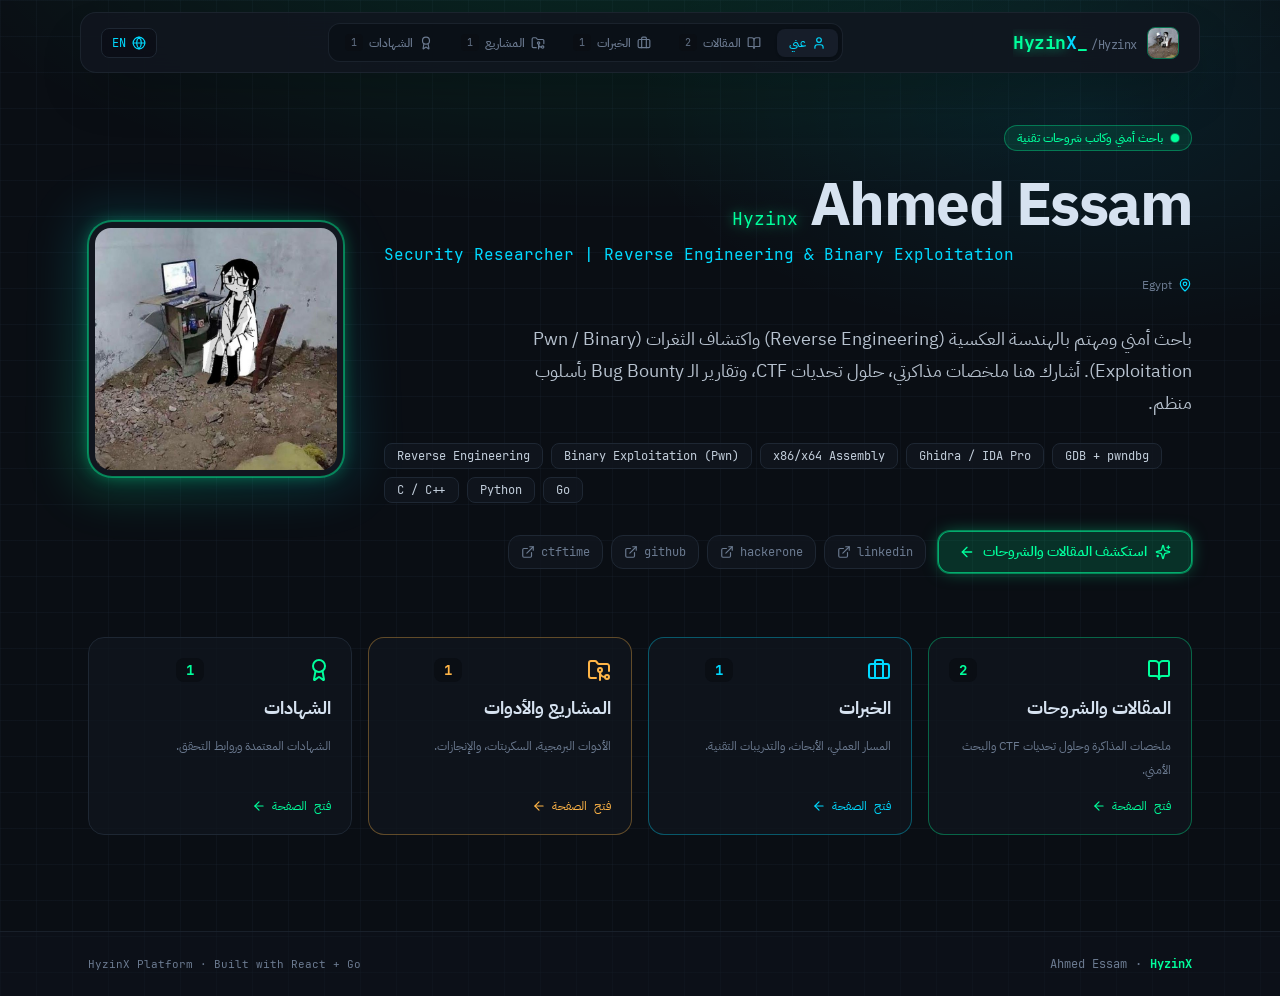
==== index.html @ abc895ca "Deploy HyzinX & HyTodo to GitHub Pages" ====
<!doctype html>
<html lang="ar" dir="rtl">
  <head>
    <meta charset="UTF-8" />
    <meta name="viewport" content="width=device-width, initial-scale=1.0" />
    <meta name="theme-color" content="#0a0e14" />
    <title>HyzinX — Writeups & Security Research</title>
    <script type="module" crossorigin src="/assets/index-m7_0pGsX.js"></script>
    <link rel="stylesheet" crossorigin href="/assets/index-AzXCZtNY.css">
  </head>
  <body>
    <div id="root"></div>
  </body>
</html>
---- assets/index-AzXCZtNY.css ----
/*! tailwindcss v4.3.5 | MIT License | https://tailwindcss.com */@layer properties{@supports (((-webkit-hyphens:none)) and (not (margin-trim:block))) or ((-moz-orient:inline) and (not (color:rgb(from red r g b)))){*,:before,:after,::backdrop{--tw-translate-x:0;--tw-translate-y:0;--tw-translate-z:0;--tw-space-y-reverse:0;--tw-border-style:solid;--tw-gradient-position:initial;--tw-gradient-from:#0000;--tw-gradient-via:#0000;--tw-gradient-to:#0000;--tw-gradient-stops:initial;--tw-gradient-via-stops:initial;--tw-gradient-from-position:0%;--tw-gradient-via-position:50%;--tw-gradient-to-position:100%;--tw-leading:initial;--tw-font-weight:initial;--tw-tracking:initial;--tw-shadow:0 0 #0000;--tw-shadow-color:initial;--tw-shadow-alpha:100%;--tw-inset-shadow:0 0 #0000;--tw-inset-shadow-color:initial;--tw-inset-shadow-alpha:100%;--tw-ring-color:initial;--tw-ring-shadow:0 0 #0000;--tw-inset-ring-color:initial;--tw-inset-ring-shadow:0 0 #0000;--tw-ring-inset:initial;--tw-ring-offset-width:0px;--tw-ring-offset-color:#fff;--tw-ring-offset-shadow:0 0 #0000;--tw-blur:initial;--tw-brightness:initial;--tw-contrast:initial;--tw-grayscale:initial;--tw-hue-rotate:initial;--tw-invert:initial;--tw-opacity:initial;--tw-saturate:initial;--tw-sepia:initial;--tw-drop-shadow:initial;--tw-drop-shadow-color:initial;--tw-drop-shadow-alpha:100%;--tw-drop-shadow-size:initial;--tw-backdrop-blur:initial;--tw-backdrop-brightness:initial;--tw-backdrop-contrast:initial;--tw-backdrop-grayscale:initial;--tw-backdrop-hue-rotate:initial;--tw-backdrop-invert:initial;--tw-backdrop-opacity:initial;--tw-backdrop-saturate:initial;--tw-backdrop-sepia:initial;--tw-duration:initial;--tw-scale-x:1;--tw-scale-y:1;--tw-scale-z:1}}}@layer theme{:root,:host{--font-sans:"IBM Plex Sans Arabic", "JetBrains Mono", system-ui, sans-serif;--font-mono:"JetBrains Mono", "IBM Plex Sans Arabic", ui-monospace, monospace;--color-black:#000;--spacing:.25rem;--container-sm:24rem;--container-xl:36rem;--container-2xl:42rem;--container-3xl:48rem;--container-4xl:56rem;--container-5xl:64rem;--container-6xl:72rem;--text-xs:.75rem;--text-xs--line-height:calc(1 / .75);--text-sm:.875rem;--text-sm--line-height:calc(1.25 / .875);--text-base:1rem;--text-base--line-height: 1.5 ;--text-lg:1.125rem;--text-lg--line-height:calc(1.75 / 1.125);--text-xl:1.25rem;--text-xl--line-height:calc(1.75 / 1.25);--text-2xl:1.5rem;--text-2xl--line-height:calc(2 / 1.5);--text-3xl:1.875rem;--text-3xl--line-height: 1.2 ;--text-4xl:2.25rem;--text-4xl--line-height:calc(2.5 / 2.25);--text-5xl:3rem;--text-5xl--line-height:1;--text-6xl:3.75rem;--text-6xl--line-height:1;--font-weight-normal:400;--font-weight-medium:500;--font-weight-semibold:600;--font-weight-bold:700;--tracking-tight:-.025em;--tracking-widest:.1em;--leading-snug:1.375;--radius-md:.375rem;--radius-lg:.5rem;--radius-xl:.75rem;--radius-2xl:1rem;--radius-3xl:1.5rem;--blur-sm:8px;--blur-md:12px;--blur-xl:24px;--blur-2xl:40px;--aspect-video:16 / 9;--default-transition-duration:.15s;--default-transition-timing-function:cubic-bezier(.4, 0, .2, 1);--default-font-family:var(--font-sans);--default-mono-font-family:var(--font-mono);--color-bg:#0a0e14;--color-surface:#11161f;--color-surface-2:#161d29;--color-line:#1e2733;--color-muted:#6b7a90;--color-text:#d6e2f0;--color-neon:#00ff9c;--color-cyan:#00d9ff;--color-danger:#ff3b5c;--color-warn:#ffb547}}@layer base{*,:after,:before,::backdrop{box-sizing:border-box;border:0 solid;margin:0;padding:0}::file-selector-button{box-sizing:border-box;border:0 solid;margin:0;padding:0}html,:host{-webkit-text-size-adjust:100%;-moz-tab-size:4;tab-size:4;line-height:1.5;font-family:var(--default-font-family,-apple-system, BlinkMacSystemFont, "Segoe UI", Roboto, "Helvetica Neue", "Noto Sans", Arial, sans-serif, "Apple Color Emoji", "Segoe UI Emoji", "Segoe UI Symbol", "Noto Color Emoji");font-feature-settings:var(--default-font-feature-settings,normal);font-variation-settings:var(--default-font-variation-settings,normal);-webkit-tap-highlight-color:transparent}hr{height:0;color:inherit;border-top-width:1px}abbr:where([title]){-webkit-text-decoration:underline dotted;text-decoration:underline dotted}h1,h2,h3,h4,h5,h6{font-size:inherit;font-weight:inherit}a{color:inherit;-webkit-text-decoration:inherit;text-decoration:inherit}b,strong{font-weight:bolder}code,kbd,samp,pre{font-family:var(--default-mono-font-family,ui-monospace, SFMono-Regular, Menlo, Monaco, Consolas, "Liberation Mono", "Courier New", monospace);font-feature-settings:var(--default-mono-font-feature-settings,normal);font-variation-settings:var(--default-mono-font-variation-settings,normal);font-size:1em}small{font-size:80%}sub,sup{vertical-align:baseline;font-size:75%;line-height:0;position:relative}sub{bottom:-.25em}sup{top:-.5em}table{text-indent:0;border-color:inherit;border-collapse:collapse}:-moz-focusring:where(:not(iframe)){outline:auto}progress{vertical-align:baseline}summary{display:list-item}ol,ul,menu{list-style:none}img,svg,video,canvas,audio,iframe,embed,object{vertical-align:middle;display:block}img,video{max-width:100%;height:auto}button,input,select,optgroup,textarea{font:inherit;font-feature-settings:inherit;font-variation-settings:inherit;letter-spacing:inherit;color:inherit;opacity:1;background-color:#0000;border-radius:0}::file-selector-button{font:inherit;font-feature-settings:inherit;font-variation-settings:inherit;letter-spacing:inherit;color:inherit;opacity:1;background-color:#0000;border-radius:0}:where(select:is([multiple],[size])) optgroup{font-weight:bolder}:where(select:is([multiple],[size])) optgroup option{padding-inline-start:20px}::file-selector-button{margin-inline-end:4px}::placeholder{opacity:1}@supports (not ((-webkit-appearance:-apple-pay-button))) or (contain-intrinsic-size:1px){::placeholder{color:currentColor}@supports (color:color-mix(in lab,red,red)){::placeholder{color:color-mix(in oklab,currentcolor 50%,transparent)}}}textarea{resize:vertical}::-webkit-search-decoration{-webkit-appearance:none}::-webkit-date-and-time-value{min-height:1lh;text-align:inherit}::-webkit-datetime-edit{display:inline-flex}::-webkit-datetime-edit-fields-wrapper{padding:0}::-webkit-datetime-edit{padding-block:0}::-webkit-datetime-edit-year-field{padding-block:0}::-webkit-datetime-edit-month-field{padding-block:0}::-webkit-datetime-edit-day-field{padding-block:0}::-webkit-datetime-edit-hour-field{padding-block:0}::-webkit-datetime-edit-minute-field{padding-block:0}::-webkit-datetime-edit-second-field{padding-block:0}::-webkit-datetime-edit-millisecond-field{padding-block:0}::-webkit-datetime-edit-meridiem-field{padding-block:0}::-webkit-calendar-picker-indicator{line-height:1}:-moz-ui-invalid{box-shadow:none}button,input:where([type=button],[type=reset],[type=submit]){-webkit-appearance:button;-moz-appearance:button;appearance:button}::file-selector-button{-webkit-appearance:button;-moz-appearance:button;appearance:button}::-webkit-inner-spin-button{height:auto}::-webkit-outer-spin-button{height:auto}[hidden]:where(:not([hidden=until-found])){display:none!important}html{scroll-behavior:smooth;overflow-x:clip}html,body,#root{min-height:100%}body{background-color:var(--color-bg);font-family:var(--font-sans);color:var(--color-text);-webkit-font-smoothing:antialiased;-moz-osx-font-smoothing:grayscale;background-image:radial-gradient(80% 45% at 50% -8%,#00ff9c1f,#0000 70%),radial-gradient(55% 40% at 85% 12%,#00d9ff14,#0000 65%),linear-gradient(#1e273342 1px,#0000 1px),linear-gradient(90deg,#1e273342 1px,#0000 1px);overflow-x:clip}@supports (color:color-mix(in lab,red,red)){body{background-image:radial-gradient(ellipse 80% 45% at 50% -8%,color-mix(in oklab,var(--color-neon) 12%,transparent),transparent 70%),radial-gradient(ellipse 55% 40% at 85% 12%,color-mix(in oklab,var(--color-cyan) 8%,transparent),transparent 65%),linear-gradient(color-mix(in oklab,var(--color-line) 26%,transparent) 1px,transparent 1px),linear-gradient(90deg,color-mix(in oklab,var(--color-line) 26%,transparent) 1px,transparent 1px)}}body{-webkit-tap-highlight-color:transparent;background-size:100% 100%,100% 100%,36px 36px,36px 36px;background-attachment:fixed,fixed,scroll,scroll}::selection{background:#00ff9c4d}@supports (color:color-mix(in lab,red,red)){::selection{background:color-mix(in oklab,var(--color-neon) 30%,transparent)}}::-webkit-scrollbar{width:6px;height:6px}::-webkit-scrollbar-thumb{background-color:var(--color-line);border-radius:2147483647px}}@layer components;@layer utilities{.pointer-events-none{pointer-events:none}.absolute{position:absolute}.fixed{position:fixed}.relative{position:relative}.sticky{position:sticky}.-inset-3{inset:calc(var(--spacing) * -3)}.inset-0{top:0;right:0;bottom:0;left:0}.inset-x-0{inset-inline:0}.-start-10{inset-inline-start:calc(var(--spacing) * -10)}.-start-\[21px\]{inset-inline-start:-21px}.start-3\.5{inset-inline-start:calc(var(--spacing) * 3.5)}.-end-10{inset-inline-end:calc(var(--spacing) * -10)}.end-0{inset-inline-end:calc(var(--spacing) * 0)}.end-2{inset-inline-end:calc(var(--spacing) * 2)}.end-3{inset-inline-end:calc(var(--spacing) * 3)}.-top-10{top:calc(var(--spacing) * -10)}.top-1\.5{top:calc(var(--spacing) * 1.5)}.top-1\/2{top:50%}.top-2{top:calc(var(--spacing) * 2)}.top-6{top:calc(var(--spacing) * 6)}.-bottom-10{bottom:calc(var(--spacing) * -10)}.bottom-0{bottom:0}.isolate{isolation:isolate}.z-40{z-index:40}.z-50{z-index:50}.order-first{order:-9999}.mx-0\.5{margin-inline:calc(var(--spacing) * .5)}.mx-auto{margin-inline:auto}.mt-0\.5{margin-top:calc(var(--spacing) * .5)}.mt-2{margin-top:calc(var(--spacing) * 2)}.mt-3{margin-top:calc(var(--spacing) * 3)}.mt-4{margin-top:calc(var(--spacing) * 4)}.mt-6{margin-top:calc(var(--spacing) * 6)}.mt-14{margin-top:calc(var(--spacing) * 14)}.mb-3{margin-bottom:calc(var(--spacing) * 3)}.mb-4{margin-bottom:calc(var(--spacing) * 4)}.mb-5{margin-bottom:calc(var(--spacing) * 5)}.line-clamp-2{-webkit-line-clamp:2;-webkit-box-orient:vertical;display:-webkit-box;overflow:hidden}.line-clamp-3{-webkit-line-clamp:3;-webkit-box-orient:vertical;display:-webkit-box;overflow:hidden}.block{display:block}.flex{display:flex}.grid{display:grid}.hidden{display:none}.inline-flex{display:inline-flex}.table{display:table}.aspect-video{aspect-ratio:var(--aspect-video)}.size-2{width:calc(var(--spacing) * 2);height:calc(var(--spacing) * 2)}.size-2\.5{width:calc(var(--spacing) * 2.5);height:calc(var(--spacing) * 2.5)}.size-3{width:calc(var(--spacing) * 3);height:calc(var(--spacing) * 3)}.size-3\.5{width:calc(var(--spacing) * 3.5);height:calc(var(--spacing) * 3.5)}.size-4{width:calc(var(--spacing) * 4);height:calc(var(--spacing) * 4)}.size-4\.5{width:calc(var(--spacing) * 4.5);height:calc(var(--spacing) * 4.5)}.size-5{width:calc(var(--spacing) * 5);height:calc(var(--spacing) * 5)}.size-6{width:calc(var(--spacing) * 6);height:calc(var(--spacing) * 6)}.size-8{width:calc(var(--spacing) * 8);height:calc(var(--spacing) * 8)}.size-9{width:calc(var(--spacing) * 9);height:calc(var(--spacing) * 9)}.size-36{width:calc(var(--spacing) * 36);height:calc(var(--spacing) * 36)}.size-full{width:100%;height:100%}.h-44{height:calc(var(--spacing) * 44)}.h-48{height:calc(var(--spacing) * 48)}.h-56{height:calc(var(--spacing) * 56)}.h-full{height:100%}.max-h-60{max-height:calc(var(--spacing) * 60)}.max-h-\[82vh\]{max-height:82vh}.max-h-\[90vh\]{max-height:90vh}.min-h-screen{min-height:100vh}.w-8{width:calc(var(--spacing) * 8)}.w-full{width:100%}.max-w-2xl{max-width:var(--container-2xl)}.max-w-3xl{max-width:var(--container-3xl)}.max-w-4xl{max-width:var(--container-4xl)}.max-w-5xl{max-width:var(--container-5xl)}.max-w-6xl{max-width:var(--container-6xl)}.max-w-full{max-width:100%}.min-w-0{min-width:0}.flex-1{flex:1}.shrink-0{flex-shrink:0}.border-collapse{border-collapse:collapse}.-translate-y-1\/2{--tw-translate-y: -50% ;translate:var(--tw-translate-x) var(--tw-translate-y)}.cursor-blink{animation:1.1s step-end infinite blink}.cursor-zoom-in{cursor:zoom-in}.list-disc{list-style-type:disc}.grid-cols-2{grid-template-columns:repeat(2,minmax(0,1fr))}.grid-cols-5{grid-template-columns:repeat(5,minmax(0,1fr))}.flex-col{flex-direction:column}.flex-wrap{flex-wrap:wrap}.items-baseline{align-items:baseline}.items-center{align-items:center}.items-end{align-items:flex-end}.items-start{align-items:flex-start}.justify-between{justify-content:space-between}.justify-center{justify-content:center}.gap-1{gap:var(--spacing)}.gap-1\.5{gap:calc(var(--spacing) * 1.5)}.gap-2{gap:calc(var(--spacing) * 2)}.gap-2\.5{gap:calc(var(--spacing) * 2.5)}.gap-3{gap:calc(var(--spacing) * 3)}.gap-4{gap:calc(var(--spacing) * 4)}.gap-5{gap:calc(var(--spacing) * 5)}.gap-6{gap:calc(var(--spacing) * 6)}.gap-7{gap:calc(var(--spacing) * 7)}:where(.space-y-1>:not(:last-child)){--tw-space-y-reverse:0;margin-block-start:calc(var(--spacing) * var(--tw-space-y-reverse));margin-block-end:calc(var(--spacing) * calc(1 - var(--tw-space-y-reverse)))}:where(.space-y-1\.5>:not(:last-child)){--tw-space-y-reverse:0;margin-block-start:calc(calc(var(--spacing) * 1.5) * var(--tw-space-y-reverse));margin-block-end:calc(calc(var(--spacing) * 1.5) * calc(1 - var(--tw-space-y-reverse)))}:where(.space-y-2>:not(:last-child)){--tw-space-y-reverse:0;margin-block-start:calc(calc(var(--spacing) * 2) * var(--tw-space-y-reverse));margin-block-end:calc(calc(var(--spacing) * 2) * calc(1 - var(--tw-space-y-reverse)))}:where(.space-y-2\.5>:not(:last-child)){--tw-space-y-reverse:0;margin-block-start:calc(calc(var(--spacing) * 2.5) * var(--tw-space-y-reverse));margin-block-end:calc(calc(var(--spacing) * 2.5) * calc(1 - var(--tw-space-y-reverse)))}:where(.space-y-3>:not(:last-child)){--tw-space-y-reverse:0;margin-block-start:calc(calc(var(--spacing) * 3) * var(--tw-space-y-reverse));margin-block-end:calc(calc(var(--spacing) * 3) * calc(1 - var(--tw-space-y-reverse)))}:where(.space-y-3\.5>:not(:last-child)){--tw-space-y-reverse:0;margin-block-start:calc(calc(var(--spacing) * 3.5) * var(--tw-space-y-reverse));margin-block-end:calc(calc(var(--spacing) * 3.5) * calc(1 - var(--tw-space-y-reverse)))}:where(.space-y-4>:not(:last-child)){--tw-space-y-reverse:0;margin-block-start:calc(calc(var(--spacing) * 4) * var(--tw-space-y-reverse));margin-block-end:calc(calc(var(--spacing) * 4) * calc(1 - var(--tw-space-y-reverse)))}:where(.space-y-5>:not(:last-child)){--tw-space-y-reverse:0;margin-block-start:calc(calc(var(--spacing) * 5) * var(--tw-space-y-reverse));margin-block-end:calc(calc(var(--spacing) * 5) * calc(1 - var(--tw-space-y-reverse)))}:where(.space-y-6>:not(:last-child)){--tw-space-y-reverse:0;margin-block-start:calc(calc(var(--spacing) * 6) * var(--tw-space-y-reverse));margin-block-end:calc(calc(var(--spacing) * 6) * calc(1 - var(--tw-space-y-reverse)))}:where(.space-y-12>:not(:last-child)){--tw-space-y-reverse:0;margin-block-start:calc(calc(var(--spacing) * 12) * var(--tw-space-y-reverse));margin-block-end:calc(calc(var(--spacing) * 12) * calc(1 - var(--tw-space-y-reverse)))}.truncate{text-overflow:ellipsis;white-space:nowrap;overflow:hidden}.overflow-hidden{overflow:hidden}.overflow-x-auto{overflow-x:auto}.rounded{border-radius:.25rem}.rounded-2xl{border-radius:var(--radius-2xl)}.rounded-3xl{border-radius:var(--radius-3xl)}.rounded-\[2rem\]{border-radius:2rem}.rounded-full{border-radius:2147483647px}.rounded-lg{border-radius:var(--radius-lg)}.rounded-md{border-radius:var(--radius-md)}.rounded-xl{border-radius:var(--radius-xl)}.border{border-style:var(--tw-border-style);border-width:1px}.border-y{border-block-style:var(--tw-border-style);border-block-width:1px}.border-s{border-inline-start-style:var(--tw-border-style);border-inline-start-width:1px}.border-s-2{border-inline-start-style:var(--tw-border-style);border-inline-start-width:2px}.border-t{border-top-style:var(--tw-border-style);border-top-width:1px}.border-b{border-bottom-style:var(--tw-border-style);border-bottom-width:1px}.border-dashed{--tw-border-style:dashed;border-style:dashed}.border-cyan{border-color:var(--color-cyan)}.border-cyan\/30{border-color:#00d9ff4d}@supports (color:color-mix(in lab,red,red)){.border-cyan\/30{border-color:color-mix(in oklab,var(--color-cyan) 30%,transparent)}}.border-cyan\/35{border-color:#00d9ff59}@supports (color:color-mix(in lab,red,red)){.border-cyan\/35{border-color:color-mix(in oklab,var(--color-cyan) 35%,transparent)}}.border-cyan\/40{border-color:#00d9ff66}@supports (color:color-mix(in lab,red,red)){.border-cyan\/40{border-color:color-mix(in oklab,var(--color-cyan) 40%,transparent)}}.border-cyan\/50{border-color:#00d9ff80}@supports (color:color-mix(in lab,red,red)){.border-cyan\/50{border-color:color-mix(in oklab,var(--color-cyan) 50%,transparent)}}.border-danger\/50{border-color:#ff3b5c80}@supports (color:color-mix(in lab,red,red)){.border-danger\/50{border-color:color-mix(in oklab,var(--color-danger) 50%,transparent)}}.border-line{border-color:var(--color-line)}.border-line\/60{border-color:#1e273399}@supports (color:color-mix(in lab,red,red)){.border-line\/60{border-color:color-mix(in oklab,var(--color-line) 60%,transparent)}}.border-line\/70{border-color:#1e2733b3}@supports (color:color-mix(in lab,red,red)){.border-line\/70{border-color:color-mix(in oklab,var(--color-line) 70%,transparent)}}.border-line\/80{border-color:#1e2733cc}@supports (color:color-mix(in lab,red,red)){.border-line\/80{border-color:color-mix(in oklab,var(--color-line) 80%,transparent)}}.border-neon{border-color:var(--color-neon)}.border-neon\/35{border-color:#00ff9c59}@supports (color:color-mix(in lab,red,red)){.border-neon\/35{border-color:color-mix(in oklab,var(--color-neon) 35%,transparent)}}.border-neon\/40{border-color:#00ff9c66}@supports (color:color-mix(in lab,red,red)){.border-neon\/40{border-color:color-mix(in oklab,var(--color-neon) 40%,transparent)}}.border-neon\/45{border-color:#00ff9c73}@supports (color:color-mix(in lab,red,red)){.border-neon\/45{border-color:color-mix(in oklab,var(--color-neon) 45%,transparent)}}.border-neon\/50{border-color:#00ff9c80}@supports (color:color-mix(in lab,red,red)){.border-neon\/50{border-color:color-mix(in oklab,var(--color-neon) 50%,transparent)}}.border-neon\/60{border-color:#00ff9c99}@supports (color:color-mix(in lab,red,red)){.border-neon\/60{border-color:color-mix(in oklab,var(--color-neon) 60%,transparent)}}.border-warn\/35{border-color:#ffb54759}@supports (color:color-mix(in lab,red,red)){.border-warn\/35{border-color:color-mix(in oklab,var(--color-warn) 35%,transparent)}}.border-warn\/50{border-color:#ffb54780}@supports (color:color-mix(in lab,red,red)){.border-warn\/50{border-color:color-mix(in oklab,var(--color-warn) 50%,transparent)}}.bg-bg{background-color:var(--color-bg)}.bg-bg\/65{background-color:#0a0e14a6}@supports (color:color-mix(in lab,red,red)){.bg-bg\/65{background-color:color-mix(in oklab,var(--color-bg) 65%,transparent)}}.bg-bg\/70{background-color:#0a0e14b3}@supports (color:color-mix(in lab,red,red)){.bg-bg\/70{background-color:color-mix(in oklab,var(--color-bg) 70%,transparent)}}.bg-bg\/90{background-color:#0a0e14e6}@supports (color:color-mix(in lab,red,red)){.bg-bg\/90{background-color:color-mix(in oklab,var(--color-bg) 90%,transparent)}}.bg-black{background-color:var(--color-black)}.bg-black\/85{background-color:#000000d9}@supports (color:color-mix(in lab,red,red)){.bg-black\/85{background-color:color-mix(in oklab,var(--color-black) 85%,transparent)}}.bg-cyan\/10{background-color:#00d9ff1a}@supports (color:color-mix(in lab,red,red)){.bg-cyan\/10{background-color:color-mix(in oklab,var(--color-cyan) 10%,transparent)}}.bg-cyan\/15{background-color:#00d9ff26}@supports (color:color-mix(in lab,red,red)){.bg-cyan\/15{background-color:color-mix(in oklab,var(--color-cyan) 15%,transparent)}}.bg-danger\/10{background-color:#ff3b5c1a}@supports (color:color-mix(in lab,red,red)){.bg-danger\/10{background-color:color-mix(in oklab,var(--color-danger) 10%,transparent)}}.bg-neon{background-color:var(--color-neon)}.bg-neon\/10{background-color:#00ff9c1a}@supports (color:color-mix(in lab,red,red)){.bg-neon\/10{background-color:color-mix(in oklab,var(--color-neon) 10%,transparent)}}.bg-neon\/15{background-color:#00ff9c26}@supports (color:color-mix(in lab,red,red)){.bg-neon\/15{background-color:color-mix(in oklab,var(--color-neon) 15%,transparent)}}.bg-surface{background-color:var(--color-surface)}.bg-surface-2{background-color:var(--color-surface-2)}.bg-surface\/35{background-color:#11161f59}@supports (color:color-mix(in lab,red,red)){.bg-surface\/35{background-color:color-mix(in oklab,var(--color-surface) 35%,transparent)}}.bg-surface\/40{background-color:#11161f66}@supports (color:color-mix(in lab,red,red)){.bg-surface\/40{background-color:color-mix(in oklab,var(--color-surface) 40%,transparent)}}.bg-surface\/45{background-color:#11161f73}@supports (color:color-mix(in lab,red,red)){.bg-surface\/45{background-color:color-mix(in oklab,var(--color-surface) 45%,transparent)}}.bg-surface\/60{background-color:#11161f99}@supports (color:color-mix(in lab,red,red)){.bg-surface\/60{background-color:color-mix(in oklab,var(--color-surface) 60%,transparent)}}.bg-surface\/70{background-color:#11161fb3}@supports (color:color-mix(in lab,red,red)){.bg-surface\/70{background-color:color-mix(in oklab,var(--color-surface) 70%,transparent)}}.bg-surface\/75{background-color:#11161fbf}@supports (color:color-mix(in lab,red,red)){.bg-surface\/75{background-color:color-mix(in oklab,var(--color-surface) 75%,transparent)}}.bg-surface\/80{background-color:#11161fcc}@supports (color:color-mix(in lab,red,red)){.bg-surface\/80{background-color:color-mix(in oklab,var(--color-surface) 80%,transparent)}}.bg-surface\/85{background-color:#11161fd9}@supports (color:color-mix(in lab,red,red)){.bg-surface\/85{background-color:color-mix(in oklab,var(--color-surface) 85%,transparent)}}.bg-surface\/95{background-color:#11161ff2}@supports (color:color-mix(in lab,red,red)){.bg-surface\/95{background-color:color-mix(in oklab,var(--color-surface) 95%,transparent)}}.bg-warn\/10{background-color:#ffb5471a}@supports (color:color-mix(in lab,red,red)){.bg-warn\/10{background-color:color-mix(in oklab,var(--color-warn) 10%,transparent)}}.bg-gradient-to-br{--tw-gradient-position:to bottom right in oklab;background-image:linear-gradient(var(--tw-gradient-stops))}.bg-gradient-to-tr{--tw-gradient-position:to top right in oklab;background-image:linear-gradient(var(--tw-gradient-stops))}.from-neon\/25{--tw-gradient-from:#00ff9c40}@supports (color:color-mix(in lab,red,red)){.from-neon\/25{--tw-gradient-from:color-mix(in oklab, var(--color-neon) 25%, transparent)}}.from-neon\/25{--tw-gradient-stops:var(--tw-gradient-via-stops,var(--tw-gradient-position), var(--tw-gradient-from) var(--tw-gradient-from-position), var(--tw-gradient-to) var(--tw-gradient-to-position))}.from-surface-2{--tw-gradient-from:var(--color-surface-2);--tw-gradient-stops:var(--tw-gradient-via-stops,var(--tw-gradient-position), var(--tw-gradient-from) var(--tw-gradient-from-position), var(--tw-gradient-to) var(--tw-gradient-to-position))}.via-bg{--tw-gradient-via:var(--color-bg);--tw-gradient-via-stops:var(--tw-gradient-position), var(--tw-gradient-from) var(--tw-gradient-from-position), var(--tw-gradient-via) var(--tw-gradient-via-position), var(--tw-gradient-to) var(--tw-gradient-to-position);--tw-gradient-stops:var(--tw-gradient-via-stops)}.via-cyan\/15{--tw-gradient-via:#00d9ff26}@supports (color:color-mix(in lab,red,red)){.via-cyan\/15{--tw-gradient-via:color-mix(in oklab, var(--color-cyan) 15%, transparent)}}.via-cyan\/15{--tw-gradient-via-stops:var(--tw-gradient-position), var(--tw-gradient-from) var(--tw-gradient-from-position), var(--tw-gradient-via) var(--tw-gradient-via-position), var(--tw-gradient-to) var(--tw-gradient-to-position);--tw-gradient-stops:var(--tw-gradient-via-stops)}.to-surface{--tw-gradient-to:var(--color-surface);--tw-gradient-stops:var(--tw-gradient-via-stops,var(--tw-gradient-position), var(--tw-gradient-from) var(--tw-gradient-from-position), var(--tw-gradient-to) var(--tw-gradient-to-position))}.to-transparent{--tw-gradient-to:transparent;--tw-gradient-stops:var(--tw-gradient-via-stops,var(--tw-gradient-position), var(--tw-gradient-from) var(--tw-gradient-from-position), var(--tw-gradient-to) var(--tw-gradient-to-position))}.object-contain{object-fit:contain}.object-cover{object-fit:cover}.p-1{padding:var(--spacing)}.p-1\.5{padding:calc(var(--spacing) * 1.5)}.p-2{padding:calc(var(--spacing) * 2)}.p-3{padding:calc(var(--spacing) * 3)}.p-3\.5{padding:calc(var(--spacing) * 3.5)}.p-4{padding:calc(var(--spacing) * 4)}.p-5{padding:calc(var(--spacing) * 5)}.p-6{padding:calc(var(--spacing) * 6)}.px-1{padding-inline:var(--spacing)}.px-1\.5{padding-inline:calc(var(--spacing) * 1.5)}.px-2{padding-inline:calc(var(--spacing) * 2)}.px-2\.5{padding-inline:calc(var(--spacing) * 2.5)}.px-3{padding-inline:calc(var(--spacing) * 3)}.px-3\.5{padding-inline:calc(var(--spacing) * 3.5)}.px-4{padding-inline:calc(var(--spacing) * 4)}.px-5{padding-inline:calc(var(--spacing) * 5)}.py-0\.5{padding-block:calc(var(--spacing) * .5)}.py-1{padding-block:var(--spacing)}.py-1\.5{padding-block:calc(var(--spacing) * 1.5)}.py-2{padding-block:calc(var(--spacing) * 2)}.py-2\.5{padding-block:calc(var(--spacing) * 2.5)}.py-3\.5{padding-block:calc(var(--spacing) * 3.5)}.py-16{padding-block:calc(var(--spacing) * 16)}.ps-4{padding-inline-start:calc(var(--spacing) * 4)}.ps-6{padding-inline-start:calc(var(--spacing) * 6)}.ps-10{padding-inline-start:calc(var(--spacing) * 10)}.pe-3{padding-inline-end:calc(var(--spacing) * 3)}.pe-10{padding-inline-end:calc(var(--spacing) * 10)}.pt-1{padding-top:var(--spacing)}.pt-2{padding-top:calc(var(--spacing) * 2)}.pt-3{padding-top:calc(var(--spacing) * 3)}.pt-4{padding-top:calc(var(--spacing) * 4)}.pt-5{padding-top:calc(var(--spacing) * 5)}.pt-6{padding-top:calc(var(--spacing) * 6)}.pt-8{padding-top:calc(var(--spacing) * 8)}.pb-1{padding-bottom:var(--spacing)}.pb-1\.5{padding-bottom:calc(var(--spacing) * 1.5)}.pb-5{padding-bottom:calc(var(--spacing) * 5)}.pb-24{padding-bottom:calc(var(--spacing) * 24)}.pb-\[env\(safe-area-inset-bottom\)\]{padding-bottom:env(safe-area-inset-bottom)}.text-center{text-align:center}.text-end{text-align:end}.text-start{text-align:start}.font-mono{font-family:var(--font-mono)}.text-2xl{font-size:var(--text-2xl);line-height:var(--tw-leading,var(--text-2xl--line-height))}.text-3xl{font-size:var(--text-3xl);line-height:var(--tw-leading,var(--text-3xl--line-height))}.text-base{font-size:var(--text-base);line-height:var(--tw-leading,var(--text-base--line-height))}.text-lg{font-size:var(--text-lg);line-height:var(--tw-leading,var(--text-lg--line-height))}.text-sm{font-size:var(--text-sm);line-height:var(--tw-leading,var(--text-sm--line-height))}.text-xl{font-size:var(--text-xl);line-height:var(--tw-leading,var(--text-xl--line-height))}.text-xs{font-size:var(--text-xs);line-height:var(--tw-leading,var(--text-xs--line-height))}.text-\[0\.85em\]{font-size:.85em}.text-\[9px\]{font-size:9px}.text-\[10px\]{font-size:10px}.text-\[11px\]{font-size:11px}.leading-6{--tw-leading:calc(var(--spacing) * 6);line-height:calc(var(--spacing) * 6)}.leading-7{--tw-leading:calc(var(--spacing) * 7);line-height:calc(var(--spacing) * 7)}.leading-8{--tw-leading:calc(var(--spacing) * 8);line-height:calc(var(--spacing) * 8)}.leading-9{--tw-leading:calc(var(--spacing) * 9);line-height:calc(var(--spacing) * 9)}.leading-snug{--tw-leading:var(--leading-snug);line-height:var(--leading-snug)}.font-bold{--tw-font-weight:var(--font-weight-bold);font-weight:var(--font-weight-bold)}.font-medium{--tw-font-weight:var(--font-weight-medium);font-weight:var(--font-weight-medium)}.font-normal{--tw-font-weight:var(--font-weight-normal);font-weight:var(--font-weight-normal)}.font-semibold{--tw-font-weight:var(--font-weight-semibold);font-weight:var(--font-weight-semibold)}.tracking-tight{--tw-tracking:var(--tracking-tight);letter-spacing:var(--tracking-tight)}.tracking-widest{--tw-tracking:var(--tracking-widest);letter-spacing:var(--tracking-widest)}.break-words{overflow-wrap:break-word}.whitespace-pre{white-space:pre}.whitespace-pre-wrap{white-space:pre-wrap}.text-\[\#89ddff\]{color:#89ddff}.text-\[\#c792ea\]{color:#c792ea}.text-\[\#ff6b8b\]{color:#ff6b8b}.text-cyan{color:var(--color-cyan)}.text-danger{color:var(--color-danger)}.text-muted{color:var(--color-muted)}.text-muted\/50{color:#6b7a9080}@supports (color:color-mix(in lab,red,red)){.text-muted\/50{color:color-mix(in oklab,var(--color-muted) 50%,transparent)}}.text-neon{color:var(--color-neon)}.text-neon\/70{color:#00ff9cb3}@supports (color:color-mix(in lab,red,red)){.text-neon\/70{color:color-mix(in oklab,var(--color-neon) 70%,transparent)}}.text-text{color:var(--color-text)}.text-text\/85{color:#d6e2f0d9}@supports (color:color-mix(in lab,red,red)){.text-text\/85{color:color-mix(in oklab,var(--color-text) 85%,transparent)}}.text-text\/90{color:#d6e2f0e6}@supports (color:color-mix(in lab,red,red)){.text-text\/90{color:color-mix(in oklab,var(--color-text) 90%,transparent)}}.text-warn{color:var(--color-warn)}.uppercase{text-transform:uppercase}.italic{font-style:italic}.opacity-75{opacity:.75}.opacity-85{opacity:.85}.shadow-2xl{--tw-shadow:0 25px 50px -12px var(--tw-shadow-color,#00000040);box-shadow:var(--tw-inset-shadow),var(--tw-inset-ring-shadow),var(--tw-ring-offset-shadow),var(--tw-ring-shadow),var(--tw-shadow)}.shadow-lg{--tw-shadow:0 10px 15px -3px var(--tw-shadow-color,#0000001a), 0 4px 6px -4px var(--tw-shadow-color,#0000001a);box-shadow:var(--tw-inset-shadow),var(--tw-inset-ring-shadow),var(--tw-ring-offset-shadow),var(--tw-ring-shadow),var(--tw-shadow)}.shadow-neon{--tw-shadow:0 0 0 1px var(--tw-shadow-color,#00ff9c66), 0 0 18px -4px var(--tw-shadow-color,#00ff9c8c)}@supports (color:color-mix(in lab,red,red)){.shadow-neon{--tw-shadow:0 0 0 1px var(--tw-shadow-color,color-mix(in oklab, var(--color-neon) 40%, transparent)), 0 0 18px -4px var(--tw-shadow-color,color-mix(in oklab, var(--color-neon) 55%, transparent))}}.shadow-neon{box-shadow:var(--tw-inset-shadow),var(--tw-inset-ring-shadow),var(--tw-ring-offset-shadow),var(--tw-ring-shadow),var(--tw-shadow)}.shadow-sm{--tw-shadow:0 1px 3px 0 var(--tw-shadow-color,#0000001a), 0 1px 2px -1px var(--tw-shadow-color,#0000001a);box-shadow:var(--tw-inset-shadow),var(--tw-inset-ring-shadow),var(--tw-ring-offset-shadow),var(--tw-ring-shadow),var(--tw-shadow)}.shadow-xl{--tw-shadow:0 20px 25px -5px var(--tw-shadow-color,#0000001a), 0 8px 10px -6px var(--tw-shadow-color,#0000001a);box-shadow:var(--tw-inset-shadow),var(--tw-inset-ring-shadow),var(--tw-ring-offset-shadow),var(--tw-ring-shadow),var(--tw-shadow)}.blur-2xl{--tw-blur:blur(var(--blur-2xl));filter:var(--tw-blur, ) var(--tw-brightness, ) var(--tw-contrast, ) var(--tw-grayscale, ) var(--tw-hue-rotate, ) var(--tw-invert, ) var(--tw-saturate, ) var(--tw-sepia, ) var(--tw-drop-shadow, )}.blur-xl{--tw-blur:blur(var(--blur-xl));filter:var(--tw-blur, ) var(--tw-brightness, ) var(--tw-contrast, ) var(--tw-grayscale, ) var(--tw-hue-rotate, ) var(--tw-invert, ) var(--tw-saturate, ) var(--tw-sepia, ) var(--tw-drop-shadow, )}.backdrop-blur-md{--tw-backdrop-blur:blur(var(--blur-md));-webkit-backdrop-filter:var(--tw-backdrop-blur, ) var(--tw-backdrop-brightness, ) var(--tw-backdrop-contrast, ) var(--tw-backdrop-grayscale, ) var(--tw-backdrop-hue-rotate, ) var(--tw-backdrop-invert, ) var(--tw-backdrop-opacity, ) var(--tw-backdrop-saturate, ) var(--tw-backdrop-sepia, );backdrop-filter:var(--tw-backdrop-blur, ) var(--tw-backdrop-brightness, ) var(--tw-backdrop-contrast, ) var(--tw-backdrop-grayscale, ) var(--tw-backdrop-hue-rotate, ) var(--tw-backdrop-invert, ) var(--tw-backdrop-opacity, ) var(--tw-backdrop-saturate, ) var(--tw-backdrop-sepia, )}.backdrop-blur-sm{--tw-backdrop-blur:blur(var(--blur-sm));-webkit-backdrop-filter:var(--tw-backdrop-blur, ) var(--tw-backdrop-brightness, ) var(--tw-backdrop-contrast, ) var(--tw-backdrop-grayscale, ) var(--tw-backdrop-hue-rotate, ) var(--tw-backdrop-invert, ) var(--tw-backdrop-opacity, ) var(--tw-backdrop-saturate, ) var(--tw-backdrop-sepia, );backdrop-filter:var(--tw-backdrop-blur, ) var(--tw-backdrop-brightness, ) var(--tw-backdrop-contrast, ) var(--tw-backdrop-grayscale, ) var(--tw-backdrop-hue-rotate, ) var(--tw-backdrop-invert, ) var(--tw-backdrop-opacity, ) var(--tw-backdrop-saturate, ) var(--tw-backdrop-sepia, )}.backdrop-blur-xl{--tw-backdrop-blur:blur(var(--blur-xl));-webkit-backdrop-filter:var(--tw-backdrop-blur, ) var(--tw-backdrop-brightness, ) var(--tw-backdrop-contrast, ) var(--tw-backdrop-grayscale, ) var(--tw-backdrop-hue-rotate, ) var(--tw-backdrop-invert, ) var(--tw-backdrop-opacity, ) var(--tw-backdrop-saturate, ) var(--tw-backdrop-sepia, );backdrop-filter:var(--tw-backdrop-blur, ) var(--tw-backdrop-brightness, ) var(--tw-backdrop-contrast, ) var(--tw-backdrop-grayscale, ) var(--tw-backdrop-hue-rotate, ) var(--tw-backdrop-invert, ) var(--tw-backdrop-opacity, ) var(--tw-backdrop-saturate, ) var(--tw-backdrop-sepia, )}.transition{transition-property:color,background-color,border-color,outline-color,text-decoration-color,fill,stroke,--tw-gradient-from,--tw-gradient-via,--tw-gradient-to,opacity,box-shadow,transform,translate,scale,rotate,filter,-webkit-backdrop-filter,backdrop-filter,display,content-visibility,overlay,pointer-events;transition-timing-function:var(--tw-ease,var(--default-transition-timing-function));transition-duration:var(--tw-duration,var(--default-transition-duration))}.duration-300{--tw-duration:.3s;transition-duration:.3s}.duration-500{--tw-duration:.5s;transition-duration:.5s}.select-none{-webkit-user-select:none;user-select:none}.glow-text{text-shadow:0 0 12px}@supports (color:color-mix(in lab,red,red)){.glow-text{text-shadow:0 0 12px color-mix(in oklab,currentColor 60%,transparent)}}@media(hover:hover){:is(:where(.group):hover .group-hover\:translate-x-0\.5){--tw-translate-x:calc(var(--spacing) * .5);translate:var(--tw-translate-x) var(--tw-translate-y)}:is(:where(.group):hover .group-hover\:scale-105){--tw-scale-x:105%;--tw-scale-y:105%;--tw-scale-z:105%;scale:var(--tw-scale-x) var(--tw-scale-y)}:is(:where(.group):hover .group-hover\:gap-2\.5){gap:calc(var(--spacing) * 2.5)}:is(:where(.group):hover .group-hover\:text-neon){color:var(--color-neon)}}.placeholder\:text-muted\/60::placeholder{color:#6b7a9099}@supports (color:color-mix(in lab,red,red)){.placeholder\:text-muted\/60::placeholder{color:color-mix(in oklab,var(--color-muted) 60%,transparent)}}@media(hover:hover){.hover\:-translate-y-0\.5:hover{--tw-translate-y:calc(var(--spacing) * -.5);translate:var(--tw-translate-x) var(--tw-translate-y)}.hover\:border-cyan:hover{border-color:var(--color-cyan)}.hover\:border-cyan\/50:hover{border-color:#00d9ff80}@supports (color:color-mix(in lab,red,red)){.hover\:border-cyan\/50:hover{border-color:color-mix(in oklab,var(--color-cyan) 50%,transparent)}}.hover\:border-cyan\/55:hover{border-color:#00d9ff8c}@supports (color:color-mix(in lab,red,red)){.hover\:border-cyan\/55:hover{border-color:color-mix(in oklab,var(--color-cyan) 55%,transparent)}}.hover\:border-cyan\/60:hover{border-color:#00d9ff99}@supports (color:color-mix(in lab,red,red)){.hover\:border-cyan\/60:hover{border-color:color-mix(in oklab,var(--color-cyan) 60%,transparent)}}.hover\:border-neon:hover{border-color:var(--color-neon)}.hover\:border-neon\/45:hover{border-color:#00ff9c73}@supports (color:color-mix(in lab,red,red)){.hover\:border-neon\/45:hover{border-color:color-mix(in oklab,var(--color-neon) 45%,transparent)}}.hover\:border-neon\/50:hover{border-color:#00ff9c80}@supports (color:color-mix(in lab,red,red)){.hover\:border-neon\/50:hover{border-color:color-mix(in oklab,var(--color-neon) 50%,transparent)}}.hover\:border-neon\/60:hover{border-color:#00ff9c99}@supports (color:color-mix(in lab,red,red)){.hover\:border-neon\/60:hover{border-color:color-mix(in oklab,var(--color-neon) 60%,transparent)}}.hover\:border-warn:hover{border-color:var(--color-warn)}.hover\:bg-cyan\/20:hover{background-color:#00d9ff33}@supports (color:color-mix(in lab,red,red)){.hover\:bg-cyan\/20:hover{background-color:color-mix(in oklab,var(--color-cyan) 20%,transparent)}}.hover\:bg-neon\/20:hover{background-color:#00ff9c33}@supports (color:color-mix(in lab,red,red)){.hover\:bg-neon\/20:hover{background-color:color-mix(in oklab,var(--color-neon) 20%,transparent)}}.hover\:bg-neon\/25:hover{background-color:#00ff9c40}@supports (color:color-mix(in lab,red,red)){.hover\:bg-neon\/25:hover{background-color:color-mix(in oklab,var(--color-neon) 25%,transparent)}}.hover\:bg-surface\/60:hover{background-color:#11161f99}@supports (color:color-mix(in lab,red,red)){.hover\:bg-surface\/60:hover{background-color:color-mix(in oklab,var(--color-surface) 60%,transparent)}}.hover\:text-cyan:hover{color:var(--color-cyan)}.hover\:text-neon:hover{color:var(--color-neon)}.hover\:text-text:hover{color:var(--color-text)}.hover\:opacity-85:hover{opacity:.85}.hover\:shadow-neon:hover{--tw-shadow:0 0 0 1px var(--tw-shadow-color,#00ff9c66), 0 0 18px -4px var(--tw-shadow-color,#00ff9c8c)}@supports (color:color-mix(in lab,red,red)){.hover\:shadow-neon:hover{--tw-shadow:0 0 0 1px var(--tw-shadow-color,color-mix(in oklab, var(--color-neon) 40%, transparent)), 0 0 18px -4px var(--tw-shadow-color,color-mix(in oklab, var(--color-neon) 55%, transparent))}}.hover\:shadow-neon:hover{box-shadow:var(--tw-inset-shadow),var(--tw-inset-ring-shadow),var(--tw-ring-offset-shadow),var(--tw-ring-shadow),var(--tw-shadow)}}.focus\:border-neon:focus{border-color:var(--color-neon)}.focus\:outline-none:focus{--tw-outline-style:none;outline-style:none}@media(min-width:40rem){.sm\:-start-\[37px\]{inset-inline-start:-37px}.sm\:top-3{top:calc(var(--spacing) * 3)}.sm\:top-7{top:calc(var(--spacing) * 7)}.sm\:inline{display:inline}.sm\:size-3{width:calc(var(--spacing) * 3);height:calc(var(--spacing) * 3)}.sm\:size-7{width:calc(var(--spacing) * 7);height:calc(var(--spacing) * 7)}.sm\:size-10{width:calc(var(--spacing) * 10);height:calc(var(--spacing) * 10)}.sm\:size-52{width:calc(var(--spacing) * 52);height:calc(var(--spacing) * 52)}.sm\:max-h-\[460px\]{max-height:460px}.sm\:w-auto{width:auto}.sm\:max-w-sm{max-width:var(--container-sm)}.sm\:max-w-xl{max-width:var(--container-xl)}.sm\:grid-cols-2{grid-template-columns:repeat(2,minmax(0,1fr))}.sm\:flex-row{flex-direction:row}.sm\:flex-wrap{flex-wrap:wrap}.sm\:gap-2{gap:calc(var(--spacing) * 2)}.sm\:gap-2\.5{gap:calc(var(--spacing) * 2.5)}.sm\:gap-4{gap:calc(var(--spacing) * 4)}:where(.sm\:space-y-5>:not(:last-child)){--tw-space-y-reverse:0;margin-block-start:calc(calc(var(--spacing) * 5) * var(--tw-space-y-reverse));margin-block-end:calc(calc(var(--spacing) * 5) * calc(1 - var(--tw-space-y-reverse)))}:where(.sm\:space-y-6>:not(:last-child)){--tw-space-y-reverse:0;margin-block-start:calc(calc(var(--spacing) * 6) * var(--tw-space-y-reverse));margin-block-end:calc(calc(var(--spacing) * 6) * calc(1 - var(--tw-space-y-reverse)))}:where(.sm\:space-y-8>:not(:last-child)){--tw-space-y-reverse:0;margin-block-start:calc(calc(var(--spacing) * 8) * var(--tw-space-y-reverse));margin-block-end:calc(calc(var(--spacing) * 8) * calc(1 - var(--tw-space-y-reverse)))}:where(.sm\:space-y-16>:not(:last-child)){--tw-space-y-reverse:0;margin-block-start:calc(calc(var(--spacing) * 16) * var(--tw-space-y-reverse));margin-block-end:calc(calc(var(--spacing) * 16) * calc(1 - var(--tw-space-y-reverse)))}.sm\:p-3\.5{padding:calc(var(--spacing) * 3.5)}.sm\:p-5{padding:calc(var(--spacing) * 5)}.sm\:p-6{padding:calc(var(--spacing) * 6)}.sm\:p-8{padding:calc(var(--spacing) * 8)}.sm\:px-3{padding-inline:calc(var(--spacing) * 3)}.sm\:px-3\.5{padding-inline:calc(var(--spacing) * 3.5)}.sm\:px-4{padding-inline:calc(var(--spacing) * 4)}.sm\:px-5{padding-inline:calc(var(--spacing) * 5)}.sm\:px-6{padding-inline:calc(var(--spacing) * 6)}.sm\:py-2\.5{padding-block:calc(var(--spacing) * 2.5)}.sm\:py-3{padding-block:calc(var(--spacing) * 3)}.sm\:ps-8{padding-inline-start:calc(var(--spacing) * 8)}.sm\:pt-8{padding-top:calc(var(--spacing) * 8)}.sm\:text-2xl{font-size:var(--text-2xl);line-height:var(--tw-leading,var(--text-2xl--line-height))}.sm\:text-4xl{font-size:var(--text-4xl);line-height:var(--tw-leading,var(--text-4xl--line-height))}.sm\:text-5xl{font-size:var(--text-5xl);line-height:var(--tw-leading,var(--text-5xl--line-height))}.sm\:text-base{font-size:var(--text-base);line-height:var(--tw-leading,var(--text-base--line-height))}.sm\:text-lg{font-size:var(--text-lg);line-height:var(--tw-leading,var(--text-lg--line-height))}.sm\:text-sm{font-size:var(--text-sm);line-height:var(--tw-leading,var(--text-sm--line-height))}.sm\:text-xl{font-size:var(--text-xl);line-height:var(--tw-leading,var(--text-xl--line-height))}.sm\:text-xs{font-size:var(--text-xs);line-height:var(--tw-leading,var(--text-xs--line-height))}.sm\:leading-8{--tw-leading:calc(var(--spacing) * 8);line-height:calc(var(--spacing) * 8)}}@media(min-width:48rem){.md\:h-auto{height:auto}.md\:min-h-\[270px\]{min-height:270px}.md\:grid-cols-2{grid-template-columns:repeat(2,minmax(0,1fr))}.md\:grid-cols-\[1\.15fr_1fr\]{grid-template-columns:1.15fr 1fr}.md\:flex-wrap{flex-wrap:wrap}.md\:gap-4{gap:calc(var(--spacing) * 4)}.md\:overflow-visible{overflow:visible}.md\:border-e{border-inline-end-style:var(--tw-border-style);border-inline-end-width:1px}.md\:border-b-0{border-bottom-style:var(--tw-border-style);border-bottom-width:0}.md\:pt-14{padding-top:calc(var(--spacing) * 14)}.md\:pt-16{padding-top:calc(var(--spacing) * 16)}.md\:pb-0{padding-bottom:0}.md\:text-3xl{font-size:var(--text-3xl);line-height:var(--tw-leading,var(--text-3xl--line-height))}.md\:text-5xl{font-size:var(--text-5xl);line-height:var(--tw-leading,var(--text-5xl--line-height))}}@media(min-width:64rem){.lg\:order-last{order:9999}.lg\:mx-0{margin-inline:0}.lg\:flex{display:flex}.lg\:hidden{display:none}.lg\:size-64{width:calc(var(--spacing) * 64);height:calc(var(--spacing) * 64)}.lg\:grid-cols-3{grid-template-columns:repeat(3,minmax(0,1fr))}.lg\:grid-cols-4{grid-template-columns:repeat(4,minmax(0,1fr))}.lg\:grid-cols-\[1fr_auto\]{grid-template-columns:1fr auto}.lg\:justify-start{justify-content:flex-start}.lg\:gap-3{gap:calc(var(--spacing) * 3)}.lg\:gap-10{gap:calc(var(--spacing) * 10)}:where(.lg\:space-y-6>:not(:last-child)){--tw-space-y-reverse:0;margin-block-start:calc(calc(var(--spacing) * 6) * var(--tw-space-y-reverse));margin-block-end:calc(calc(var(--spacing) * 6) * calc(1 - var(--tw-space-y-reverse)))}.lg\:pb-6{padding-bottom:calc(var(--spacing) * 6)}.lg\:pb-20{padding-bottom:calc(var(--spacing) * 20)}.lg\:text-start{text-align:start}.lg\:text-6xl{font-size:var(--text-6xl);line-height:var(--tw-leading,var(--text-6xl--line-height))}}}@font-face{font-family:JetBrains Mono;src:url(/fonts/JetBrainsMono-Regular.ttf);font-weight:400;font-display:swap}@font-face{font-family:JetBrains Mono;src:url(/fonts/JetBrainsMono-Medium.ttf);font-weight:500;font-display:swap}@font-face{font-family:JetBrains Mono;src:url(/fonts/JetBrainsMono-Bold.ttf);font-weight:700;font-display:swap}@font-face{font-family:IBM Plex Sans Arabic;src:url(/fonts/IBMPlexSansArabic-Regular.ttf);font-weight:400;font-display:swap}@font-face{font-family:IBM Plex Sans Arabic;src:url(/fonts/IBMPlexSansArabic-Medium.ttf);font-weight:500;font-display:swap}@font-face{font-family:IBM Plex Sans Arabic;src:url(/fonts/IBMPlexSansArabic-SemiBold.ttf);font-weight:600;font-display:swap}@font-face{font-family:IBM Plex Sans Arabic;src:url(/fonts/IBMPlexSansArabic-Bold.ttf);font-weight:700;font-display:swap}@keyframes blink{50%{opacity:0}}.bidi-block{text-align:start;unicode-bidi:plaintext}.bidi-isolate{overflow-wrap:anywhere;direction:ltr;unicode-bidi:isolate;max-width:100%;display:inline-block}.no-scrollbar{-ms-overflow-style:none;scrollbar-width:none}.no-scrollbar::-webkit-scrollbar{display:none}@property --tw-translate-x{syntax:"*";inherits:false;initial-value:0}@property --tw-translate-y{syntax:"*";inherits:false;initial-value:0}@property --tw-translate-z{syntax:"*";inherits:false;initial-value:0}@property --tw-space-y-reverse{syntax:"*";inherits:false;initial-value:0}@property --tw-border-style{syntax:"*";inherits:false;initial-value:solid}@property --tw-gradient-position{syntax:"*";inherits:false}@property --tw-gradient-from{syntax:"<color>";inherits:false;initial-value:#0000}@property --tw-gradient-via{syntax:"<color>";inherits:false;initial-value:#0000}@property --tw-gradient-to{syntax:"<color>";inherits:false;initial-value:#0000}@property --tw-gradient-stops{syntax:"*";inherits:false}@property --tw-gradient-via-stops{syntax:"*";inherits:false}@property --tw-gradient-from-position{syntax:"<length-percentage>";inherits:false;initial-value:0%}@property --tw-gradient-via-position{syntax:"<length-percentage>";inherits:false;initial-value:50%}@property --tw-gradient-to-position{syntax:"<length-percentage>";inherits:false;initial-value:100%}@property --tw-leading{syntax:"*";inherits:false}@property --tw-font-weight{syntax:"*";inherits:false}@property --tw-tracking{syntax:"*";inherits:false}@property --tw-shadow{syntax:"*";inherits:false;initial-value:0 0 #0000}@property --tw-shadow-color{syntax:"*";inherits:false}@property --tw-shadow-alpha{syntax:"<percentage>";inherits:false;initial-value:100%}@property --tw-inset-shadow{syntax:"*";inherits:false;initial-value:0 0 #0000}@property --tw-inset-shadow-color{syntax:"*";inherits:false}@property --tw-inset-shadow-alpha{syntax:"<percentage>";inherits:false;initial-value:100%}@property --tw-ring-color{syntax:"*";inherits:false}@property --tw-ring-shadow{syntax:"*";inherits:false;initial-value:0 0 #0000}@property --tw-inset-ring-color{syntax:"*";inherits:false}@property --tw-inset-ring-shadow{syntax:"*";inherits:false;initial-value:0 0 #0000}@property --tw-ring-inset{syntax:"*";inherits:false}@property --tw-ring-offset-width{syntax:"<length>";inherits:false;initial-value:0}@property --tw-ring-offset-color{syntax:"*";inherits:false;initial-value:#fff}@property --tw-ring-offset-shadow{syntax:"*";inherits:false;initial-value:0 0 #0000}@property --tw-blur{syntax:"*";inherits:false}@property --tw-brightness{syntax:"*";inherits:false}@property --tw-contrast{syntax:"*";inherits:false}@property --tw-grayscale{syntax:"*";inherits:false}@property --tw-hue-rotate{syntax:"*";inherits:false}@property --tw-invert{syntax:"*";inherits:false}@property --tw-opacity{syntax:"*";inherits:false}@property --tw-saturate{syntax:"*";inherits:false}@property --tw-sepia{syntax:"*";inherits:false}@property --tw-drop-shadow{syntax:"*";inherits:false}@property --tw-drop-shadow-color{syntax:"*";inherits:false}@property --tw-drop-shadow-alpha{syntax:"<percentage>";inherits:false;initial-value:100%}@property --tw-drop-shadow-size{syntax:"*";inherits:false}@property --tw-backdrop-blur{syntax:"*";inherits:false}@property --tw-backdrop-brightness{syntax:"*";inherits:false}@property --tw-backdrop-contrast{syntax:"*";inherits:false}@property --tw-backdrop-grayscale{syntax:"*";inherits:false}@property --tw-backdrop-hue-rotate{syntax:"*";inherits:false}@property --tw-backdrop-invert{syntax:"*";inherits:false}@property --tw-backdrop-opacity{syntax:"*";inherits:false}@property --tw-backdrop-saturate{syntax:"*";inherits:false}@property --tw-backdrop-sepia{syntax:"*";inherits:false}@property --tw-duration{syntax:"*";inherits:false}@property --tw-scale-x{syntax:"*";inherits:false;initial-value:1}@property --tw-scale-y{syntax:"*";inherits:false;initial-value:1}@property --tw-scale-z{syntax:"*";inherits:false;initial-value:1}
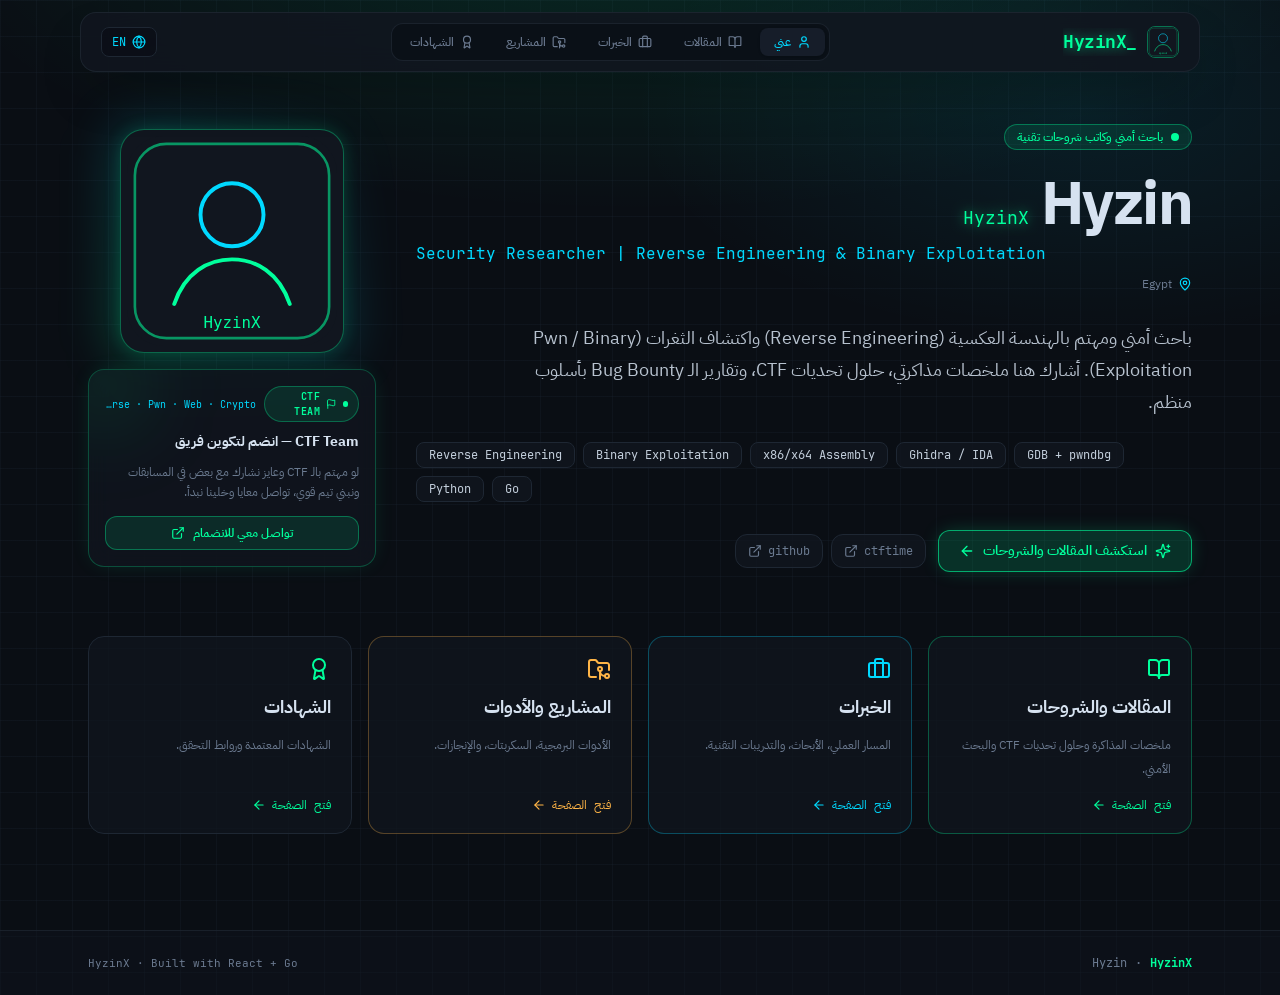
==== commit 02ca97f0: "deploy: connect public portfolio and todo web client to Render backend" ====
--- a/index.html
+++ b/index.html
@@ -5,8 +5,8 @@
     <meta name="viewport" content="width=device-width, initial-scale=1.0" />
     <meta name="theme-color" content="#0a0e14" />
     <title>HyzinX — Writeups & Security Research</title>
-    <script type="module" crossorigin src="/assets/index-m7_0pGsX.js"></script>
-    <link rel="stylesheet" crossorigin href="/assets/index-AzXCZtNY.css">
+    <script type="module" crossorigin src="/assets/index-CB88tukf.js"></script>
+    <link rel="stylesheet" crossorigin href="/assets/index-BOR0_2nn.css">
   </head>
   <body>
     <div id="root"></div>
--- a/assets/index-BOR0_2nn.css
+++ b/assets/index-BOR0_2nn.css
@@ -0,0 +1 @@
+/*! tailwindcss v4.3.5 | MIT License | https://tailwindcss.com */@layer properties{@supports (((-webkit-hyphens:none)) and (not (margin-trim:block))) or ((-moz-orient:inline) and (not (color:rgb(from red r g b)))){*,:before,:after,::backdrop{--tw-translate-x:0;--tw-translate-y:0;--tw-translate-z:0;--tw-space-y-reverse:0;--tw-border-style:solid;--tw-gradient-position:initial;--tw-gradient-from:#0000;--tw-gradient-via:#0000;--tw-gradient-to:#0000;--tw-gradient-stops:initial;--tw-gradient-via-stops:initial;--tw-gradient-from-position:0%;--tw-gradient-via-position:50%;--tw-gradient-to-position:100%;--tw-leading:initial;--tw-font-weight:initial;--tw-tracking:initial;--tw-shadow:0 0 #0000;--tw-shadow-color:initial;--tw-shadow-alpha:100%;--tw-inset-shadow:0 0 #0000;--tw-inset-shadow-color:initial;--tw-inset-shadow-alpha:100%;--tw-ring-color:initial;--tw-ring-shadow:0 0 #0000;--tw-inset-ring-color:initial;--tw-inset-ring-shadow:0 0 #0000;--tw-ring-inset:initial;--tw-ring-offset-width:0px;--tw-ring-offset-color:#fff;--tw-ring-offset-shadow:0 0 #0000;--tw-blur:initial;--tw-brightness:initial;--tw-contrast:initial;--tw-grayscale:initial;--tw-hue-rotate:initial;--tw-invert:initial;--tw-opacity:initial;--tw-saturate:initial;--tw-sepia:initial;--tw-drop-shadow:initial;--tw-drop-shadow-color:initial;--tw-drop-shadow-alpha:100%;--tw-drop-shadow-size:initial;--tw-backdrop-blur:initial;--tw-backdrop-brightness:initial;--tw-backdrop-contrast:initial;--tw-backdrop-grayscale:initial;--tw-backdrop-hue-rotate:initial;--tw-backdrop-invert:initial;--tw-backdrop-opacity:initial;--tw-backdrop-saturate:initial;--tw-backdrop-sepia:initial;--tw-duration:initial;--tw-scale-x:1;--tw-scale-y:1;--tw-scale-z:1}}}@layer theme{:root,:host{--font-sans:"IBM Plex Sans Arabic", "JetBrains Mono", system-ui, sans-serif;--font-mono:"JetBrains Mono", "IBM Plex Sans Arabic", ui-monospace, monospace;--color-black:#000;--spacing:.25rem;--container-sm:24rem;--container-xl:36rem;--container-2xl:42rem;--container-3xl:48rem;--container-4xl:56rem;--container-5xl:64rem;--container-6xl:72rem;--text-xs:.75rem;--text-xs--line-height:calc(1 / .75);--text-sm:.875rem;--text-sm--line-height:calc(1.25 / .875);--text-base:1rem;--text-base--line-height: 1.5 ;--text-lg:1.125rem;--text-lg--line-height:calc(1.75 / 1.125);--text-xl:1.25rem;--text-xl--line-height:calc(1.75 / 1.25);--text-2xl:1.5rem;--text-2xl--line-height:calc(2 / 1.5);--text-3xl:1.875rem;--text-3xl--line-height: 1.2 ;--text-4xl:2.25rem;--text-4xl--line-height:calc(2.5 / 2.25);--text-5xl:3rem;--text-5xl--line-height:1;--text-6xl:3.75rem;--text-6xl--line-height:1;--font-weight-normal:400;--font-weight-medium:500;--font-weight-semibold:600;--font-weight-bold:700;--tracking-tight:-.025em;--tracking-wider:.05em;--tracking-widest:.1em;--leading-snug:1.375;--radius-md:.375rem;--radius-lg:.5rem;--radius-xl:.75rem;--radius-2xl:1rem;--radius-3xl:1.5rem;--animate-pulse:pulse 2s cubic-bezier(.4, 0, .6, 1) infinite;--blur-sm:8px;--blur-md:12px;--blur-xl:24px;--blur-2xl:40px;--aspect-video:16 / 9;--default-transition-duration:.15s;--default-transition-timing-function:cubic-bezier(.4, 0, .2, 1);--default-font-family:var(--font-sans);--default-mono-font-family:var(--font-mono);--color-bg:#0a0e14;--color-surface:#11161f;--color-surface-2:#161d29;--color-line:#1e2733;--color-muted:#6b7a90;--color-text:#d6e2f0;--color-neon:#00ff9c;--color-cyan:#00d9ff;--color-danger:#ff3b5c;--color-warn:#ffb547}}@layer base{*,:after,:before,::backdrop{box-sizing:border-box;border:0 solid;margin:0;padding:0}::file-selector-button{box-sizing:border-box;border:0 solid;margin:0;padding:0}html,:host{-webkit-text-size-adjust:100%;-moz-tab-size:4;tab-size:4;line-height:1.5;font-family:var(--default-font-family,-apple-system, BlinkMacSystemFont, "Segoe UI", Roboto, "Helvetica Neue", "Noto Sans", Arial, sans-serif, "Apple Color Emoji", "Segoe UI Emoji", "Segoe UI Symbol", "Noto Color Emoji");font-feature-settings:var(--default-font-feature-settings,normal);font-variation-settings:var(--default-font-variation-settings,normal);-webkit-tap-highlight-color:transparent}hr{height:0;color:inherit;border-top-width:1px}abbr:where([title]){-webkit-text-decoration:underline dotted;text-decoration:underline dotted}h1,h2,h3,h4,h5,h6{font-size:inherit;font-weight:inherit}a{color:inherit;-webkit-text-decoration:inherit;text-decoration:inherit}b,strong{font-weight:bolder}code,kbd,samp,pre{font-family:var(--default-mono-font-family,ui-monospace, SFMono-Regular, Menlo, Monaco, Consolas, "Liberation Mono", "Courier New", monospace);font-feature-settings:var(--default-mono-font-feature-settings,normal);font-variation-settings:var(--default-mono-font-variation-settings,normal);font-size:1em}small{font-size:80%}sub,sup{vertical-align:baseline;font-size:75%;line-height:0;position:relative}sub{bottom:-.25em}sup{top:-.5em}table{text-indent:0;border-color:inherit;border-collapse:collapse}:-moz-focusring:where(:not(iframe)){outline:auto}progress{vertical-align:baseline}summary{display:list-item}ol,ul,menu{list-style:none}img,svg,video,canvas,audio,iframe,embed,object{vertical-align:middle;display:block}img,video{max-width:100%;height:auto}button,input,select,optgroup,textarea{font:inherit;font-feature-settings:inherit;font-variation-settings:inherit;letter-spacing:inherit;color:inherit;opacity:1;background-color:#0000;border-radius:0}::file-selector-button{font:inherit;font-feature-settings:inherit;font-variation-settings:inherit;letter-spacing:inherit;color:inherit;opacity:1;background-color:#0000;border-radius:0}:where(select:is([multiple],[size])) optgroup{font-weight:bolder}:where(select:is([multiple],[size])) optgroup option{padding-inline-start:20px}::file-selector-button{margin-inline-end:4px}::placeholder{opacity:1}@supports (not ((-webkit-appearance:-apple-pay-button))) or (contain-intrinsic-size:1px){::placeholder{color:currentColor}@supports (color:color-mix(in lab,red,red)){::placeholder{color:color-mix(in oklab,currentcolor 50%,transparent)}}}textarea{resize:vertical}::-webkit-search-decoration{-webkit-appearance:none}::-webkit-date-and-time-value{min-height:1lh;text-align:inherit}::-webkit-datetime-edit{display:inline-flex}::-webkit-datetime-edit-fields-wrapper{padding:0}::-webkit-datetime-edit{padding-block:0}::-webkit-datetime-edit-year-field{padding-block:0}::-webkit-datetime-edit-month-field{padding-block:0}::-webkit-datetime-edit-day-field{padding-block:0}::-webkit-datetime-edit-hour-field{padding-block:0}::-webkit-datetime-edit-minute-field{padding-block:0}::-webkit-datetime-edit-second-field{padding-block:0}::-webkit-datetime-edit-millisecond-field{padding-block:0}::-webkit-datetime-edit-meridiem-field{padding-block:0}::-webkit-calendar-picker-indicator{line-height:1}:-moz-ui-invalid{box-shadow:none}button,input:where([type=button],[type=reset],[type=submit]){-webkit-appearance:button;-moz-appearance:button;appearance:button}::file-selector-button{-webkit-appearance:button;-moz-appearance:button;appearance:button}::-webkit-inner-spin-button{height:auto}::-webkit-outer-spin-button{height:auto}[hidden]:where(:not([hidden=until-found])){display:none!important}html{scroll-behavior:smooth;overflow-x:clip}html,body,#root{min-height:100%}body{background-color:var(--color-bg);font-family:var(--font-sans);color:var(--color-text);-webkit-font-smoothing:antialiased;-moz-osx-font-smoothing:grayscale;background-image:radial-gradient(80% 45% at 50% -8%,#00ff9c1f,#0000 70%),radial-gradient(55% 40% at 85% 12%,#00d9ff14,#0000 65%),linear-gradient(#1e273342 1px,#0000 1px),linear-gradient(90deg,#1e273342 1px,#0000 1px);overflow-x:clip}@supports (color:color-mix(in lab,red,red)){body{background-image:radial-gradient(ellipse 80% 45% at 50% -8%,color-mix(in oklab,var(--color-neon) 12%,transparent),transparent 70%),radial-gradient(ellipse 55% 40% at 85% 12%,color-mix(in oklab,var(--color-cyan) 8%,transparent),transparent 65%),linear-gradient(color-mix(in oklab,var(--color-line) 26%,transparent) 1px,transparent 1px),linear-gradient(90deg,color-mix(in oklab,var(--color-line) 26%,transparent) 1px,transparent 1px)}}body{-webkit-tap-highlight-color:transparent;background-size:100% 100%,100% 100%,36px 36px,36px 36px;background-attachment:fixed,fixed,scroll,scroll}::selection{background:#00ff9c4d}@supports (color:color-mix(in lab,red,red)){::selection{background:color-mix(in oklab,var(--color-neon) 30%,transparent)}}::-webkit-scrollbar{width:6px;height:6px}::-webkit-scrollbar-thumb{background-color:var(--color-line);border-radius:2147483647px}}@layer components;@layer utilities{.pointer-events-none{pointer-events:none}.absolute{position:absolute}.fixed{position:fixed}.relative{position:relative}.sticky{position:sticky}.-inset-3{inset:calc(var(--spacing) * -3)}.inset-0{top:0;right:0;bottom:0;left:0}.inset-x-0{inset-inline:0}.-start-10{inset-inline-start:calc(var(--spacing) * -10)}.-start-\[21px\]{inset-inline-start:-21px}.start-3\.5{inset-inline-start:calc(var(--spacing) * 3.5)}.-end-8{inset-inline-end:calc(var(--spacing) * -8)}.-end-10{inset-inline-end:calc(var(--spacing) * -10)}.end-0{inset-inline-end:calc(var(--spacing) * 0)}.end-3{inset-inline-end:calc(var(--spacing) * 3)}.-top-8{top:calc(var(--spacing) * -8)}.-top-10{top:calc(var(--spacing) * -10)}.top-1\/2{top:50%}.top-2{top:calc(var(--spacing) * 2)}.top-6{top:calc(var(--spacing) * 6)}.-bottom-10{bottom:calc(var(--spacing) * -10)}.bottom-0{bottom:0}.isolate{isolation:isolate}.z-40{z-index:40}.z-50{z-index:50}.order-first{order:-9999}.mx-0\.5{margin-inline:calc(var(--spacing) * .5)}.mx-auto{margin-inline:auto}.mt-0\.5{margin-top:calc(var(--spacing) * .5)}.mt-1{margin-top:var(--spacing)}.mt-2{margin-top:calc(var(--spacing) * 2)}.mt-3{margin-top:calc(var(--spacing) * 3)}.mt-4{margin-top:calc(var(--spacing) * 4)}.mt-6{margin-top:calc(var(--spacing) * 6)}.mt-14{margin-top:calc(var(--spacing) * 14)}.mb-3{margin-bottom:calc(var(--spacing) * 3)}.mb-4{margin-bottom:calc(var(--spacing) * 4)}.mb-5{margin-bottom:calc(var(--spacing) * 5)}.line-clamp-2{-webkit-line-clamp:2;-webkit-box-orient:vertical;display:-webkit-box;overflow:hidden}.line-clamp-3{-webkit-line-clamp:3;-webkit-box-orient:vertical;display:-webkit-box;overflow:hidden}.block{display:block}.flex{display:flex}.grid{display:grid}.hidden{display:none}.inline-flex{display:inline-flex}.table{display:table}.aspect-video{aspect-ratio:var(--aspect-video)}.size-1\.5{width:calc(var(--spacing) * 1.5);height:calc(var(--spacing) * 1.5)}.size-2{width:calc(var(--spacing) * 2);height:calc(var(--spacing) * 2)}.size-2\.5{width:calc(var(--spacing) * 2.5);height:calc(var(--spacing) * 2.5)}.size-3{width:calc(var(--spacing) * 3);height:calc(var(--spacing) * 3)}.size-3\.5{width:calc(var(--spacing) * 3.5);height:calc(var(--spacing) * 3.5)}.size-4{width:calc(var(--spacing) * 4);height:calc(var(--spacing) * 4)}.size-4\.5{width:calc(var(--spacing) * 4.5);height:calc(var(--spacing) * 4.5)}.size-5{width:calc(var(--spacing) * 5);height:calc(var(--spacing) * 5)}.size-6{width:calc(var(--spacing) * 6);height:calc(var(--spacing) * 6)}.size-8{width:calc(var(--spacing) * 8);height:calc(var(--spacing) * 8)}.size-9{width:calc(var(--spacing) * 9);height:calc(var(--spacing) * 9)}.size-24{width:calc(var(--spacing) * 24);height:calc(var(--spacing) * 24)}.size-36{width:calc(var(--spacing) * 36);height:calc(var(--spacing) * 36)}.size-full{width:100%;height:100%}.h-44{height:calc(var(--spacing) * 44)}.h-48{height:calc(var(--spacing) * 48)}.h-56{height:calc(var(--spacing) * 56)}.h-full{height:100%}.max-h-60{max-height:calc(var(--spacing) * 60)}.max-h-\[82vh\]{max-height:82vh}.max-h-\[90vh\]{max-height:90vh}.min-h-screen{min-height:100vh}.w-8{width:calc(var(--spacing) * 8)}.w-full{width:100%}.max-w-2xl{max-width:var(--container-2xl)}.max-w-3xl{max-width:var(--container-3xl)}.max-w-4xl{max-width:var(--container-4xl)}.max-w-5xl{max-width:var(--container-5xl)}.max-w-6xl{max-width:var(--container-6xl)}.max-w-full{max-width:100%}.max-w-sm{max-width:var(--container-sm)}.min-w-0{min-width:0}.flex-1{flex:1}.shrink-0{flex-shrink:0}.border-collapse{border-collapse:collapse}.-translate-y-1\/2{--tw-translate-y: -50% ;translate:var(--tw-translate-x) var(--tw-translate-y)}.animate-pulse{animation:var(--animate-pulse)}.cursor-blink{animation:1.1s step-end infinite blink}.cursor-zoom-in{cursor:zoom-in}.list-disc{list-style-type:disc}.grid-cols-2{grid-template-columns:repeat(2,minmax(0,1fr))}.grid-cols-5{grid-template-columns:repeat(5,minmax(0,1fr))}.flex-col{flex-direction:column}.flex-wrap{flex-wrap:wrap}.items-baseline{align-items:baseline}.items-center{align-items:center}.items-end{align-items:flex-end}.items-start{align-items:flex-start}.justify-between{justify-content:space-between}.justify-center{justify-content:center}.gap-1{gap:var(--spacing)}.gap-1\.5{gap:calc(var(--spacing) * 1.5)}.gap-2{gap:calc(var(--spacing) * 2)}.gap-2\.5{gap:calc(var(--spacing) * 2.5)}.gap-3{gap:calc(var(--spacing) * 3)}.gap-4{gap:calc(var(--spacing) * 4)}.gap-5{gap:calc(var(--spacing) * 5)}.gap-6{gap:calc(var(--spacing) * 6)}.gap-7{gap:calc(var(--spacing) * 7)}:where(.space-y-1>:not(:last-child)){--tw-space-y-reverse:0;margin-block-start:calc(var(--spacing) * var(--tw-space-y-reverse));margin-block-end:calc(var(--spacing) * calc(1 - var(--tw-space-y-reverse)))}:where(.space-y-1\.5>:not(:last-child)){--tw-space-y-reverse:0;margin-block-start:calc(calc(var(--spacing) * 1.5) * var(--tw-space-y-reverse));margin-block-end:calc(calc(var(--spacing) * 1.5) * calc(1 - var(--tw-space-y-reverse)))}:where(.space-y-2>:not(:last-child)){--tw-space-y-reverse:0;margin-block-start:calc(calc(var(--spacing) * 2) * var(--tw-space-y-reverse));margin-block-end:calc(calc(var(--spacing) * 2) * calc(1 - var(--tw-space-y-reverse)))}:where(.space-y-2\.5>:not(:last-child)){--tw-space-y-reverse:0;margin-block-start:calc(calc(var(--spacing) * 2.5) * var(--tw-space-y-reverse));margin-block-end:calc(calc(var(--spacing) * 2.5) * calc(1 - var(--tw-space-y-reverse)))}:where(.space-y-3>:not(:last-child)){--tw-space-y-reverse:0;margin-block-start:calc(calc(var(--spacing) * 3) * var(--tw-space-y-reverse));margin-block-end:calc(calc(var(--spacing) * 3) * calc(1 - var(--tw-space-y-reverse)))}:where(.space-y-3\.5>:not(:last-child)){--tw-space-y-reverse:0;margin-block-start:calc(calc(var(--spacing) * 3.5) * var(--tw-space-y-reverse));margin-block-end:calc(calc(var(--spacing) * 3.5) * calc(1 - var(--tw-space-y-reverse)))}:where(.space-y-4>:not(:last-child)){--tw-space-y-reverse:0;margin-block-start:calc(calc(var(--spacing) * 4) * var(--tw-space-y-reverse));margin-block-end:calc(calc(var(--spacing) * 4) * calc(1 - var(--tw-space-y-reverse)))}:where(.space-y-5>:not(:last-child)){--tw-space-y-reverse:0;margin-block-start:calc(calc(var(--spacing) * 5) * var(--tw-space-y-reverse));margin-block-end:calc(calc(var(--spacing) * 5) * calc(1 - var(--tw-space-y-reverse)))}:where(.space-y-6>:not(:last-child)){--tw-space-y-reverse:0;margin-block-start:calc(calc(var(--spacing) * 6) * var(--tw-space-y-reverse));margin-block-end:calc(calc(var(--spacing) * 6) * calc(1 - var(--tw-space-y-reverse)))}:where(.space-y-12>:not(:last-child)){--tw-space-y-reverse:0;margin-block-start:calc(calc(var(--spacing) * 12) * var(--tw-space-y-reverse));margin-block-end:calc(calc(var(--spacing) * 12) * calc(1 - var(--tw-space-y-reverse)))}.truncate{text-overflow:ellipsis;white-space:nowrap;overflow:hidden}.overflow-hidden{overflow:hidden}.overflow-x-auto{overflow-x:auto}.rounded{border-radius:.25rem}.rounded-2xl{border-radius:var(--radius-2xl)}.rounded-3xl{border-radius:var(--radius-3xl)}.rounded-\[2rem\]{border-radius:2rem}.rounded-full{border-radius:2147483647px}.rounded-lg{border-radius:var(--radius-lg)}.rounded-md{border-radius:var(--radius-md)}.rounded-xl{border-radius:var(--radius-xl)}.border{border-style:var(--tw-border-style);border-width:1px}.border-y{border-block-style:var(--tw-border-style);border-block-width:1px}.border-s{border-inline-start-style:var(--tw-border-style);border-inline-start-width:1px}.border-s-2{border-inline-start-style:var(--tw-border-style);border-inline-start-width:2px}.border-t{border-top-style:var(--tw-border-style);border-top-width:1px}.border-b{border-bottom-style:var(--tw-border-style);border-bottom-width:1px}.border-dashed{--tw-border-style:dashed;border-style:dashed}.border-cyan{border-color:var(--color-cyan)}.border-cyan\/30{border-color:#00d9ff4d}@supports (color:color-mix(in lab,red,red)){.border-cyan\/30{border-color:color-mix(in oklab,var(--color-cyan) 30%,transparent)}}.border-cyan\/35{border-color:#00d9ff59}@supports (color:color-mix(in lab,red,red)){.border-cyan\/35{border-color:color-mix(in oklab,var(--color-cyan) 35%,transparent)}}.border-cyan\/40{border-color:#00d9ff66}@supports (color:color-mix(in lab,red,red)){.border-cyan\/40{border-color:color-mix(in oklab,var(--color-cyan) 40%,transparent)}}.border-cyan\/50{border-color:#00d9ff80}@supports (color:color-mix(in lab,red,red)){.border-cyan\/50{border-color:color-mix(in oklab,var(--color-cyan) 50%,transparent)}}.border-danger\/50{border-color:#ff3b5c80}@supports (color:color-mix(in lab,red,red)){.border-danger\/50{border-color:color-mix(in oklab,var(--color-danger) 50%,transparent)}}.border-line{border-color:var(--color-line)}.border-line\/60{border-color:#1e273399}@supports (color:color-mix(in lab,red,red)){.border-line\/60{border-color:color-mix(in oklab,var(--color-line) 60%,transparent)}}.border-line\/70{border-color:#1e2733b3}@supports (color:color-mix(in lab,red,red)){.border-line\/70{border-color:color-mix(in oklab,var(--color-line) 70%,transparent)}}.border-line\/80{border-color:#1e2733cc}@supports (color:color-mix(in lab,red,red)){.border-line\/80{border-color:color-mix(in oklab,var(--color-line) 80%,transparent)}}.border-neon{border-color:var(--color-neon)}.border-neon\/25{border-color:#00ff9c40}@supports (color:color-mix(in lab,red,red)){.border-neon\/25{border-color:color-mix(in oklab,var(--color-neon) 25%,transparent)}}.border-neon\/30{border-color:#00ff9c4d}@supports (color:color-mix(in lab,red,red)){.border-neon\/30{border-color:color-mix(in oklab,var(--color-neon) 30%,transparent)}}.border-neon\/35{border-color:#00ff9c59}@supports (color:color-mix(in lab,red,red)){.border-neon\/35{border-color:color-mix(in oklab,var(--color-neon) 35%,transparent)}}.border-neon\/40{border-color:#00ff9c66}@supports (color:color-mix(in lab,red,red)){.border-neon\/40{border-color:color-mix(in oklab,var(--color-neon) 40%,transparent)}}.border-neon\/50{border-color:#00ff9c80}@supports (color:color-mix(in lab,red,red)){.border-neon\/50{border-color:color-mix(in oklab,var(--color-neon) 50%,transparent)}}.border-neon\/60{border-color:#00ff9c99}@supports (color:color-mix(in lab,red,red)){.border-neon\/60{border-color:color-mix(in oklab,var(--color-neon) 60%,transparent)}}.border-warn\/30{border-color:#ffb5474d}@supports (color:color-mix(in lab,red,red)){.border-warn\/30{border-color:color-mix(in oklab,var(--color-warn) 30%,transparent)}}.border-warn\/50{border-color:#ffb54780}@supports (color:color-mix(in lab,red,red)){.border-warn\/50{border-color:color-mix(in oklab,var(--color-warn) 50%,transparent)}}.bg-bg{background-color:var(--color-bg)}.bg-bg\/65{background-color:#0a0e14a6}@supports (color:color-mix(in lab,red,red)){.bg-bg\/65{background-color:color-mix(in oklab,var(--color-bg) 65%,transparent)}}.bg-bg\/70{background-color:#0a0e14b3}@supports (color:color-mix(in lab,red,red)){.bg-bg\/70{background-color:color-mix(in oklab,var(--color-bg) 70%,transparent)}}.bg-bg\/90{background-color:#0a0e14e6}@supports (color:color-mix(in lab,red,red)){.bg-bg\/90{background-color:color-mix(in oklab,var(--color-bg) 90%,transparent)}}.bg-black{background-color:var(--color-black)}.bg-black\/85{background-color:#000000d9}@supports (color:color-mix(in lab,red,red)){.bg-black\/85{background-color:color-mix(in oklab,var(--color-black) 85%,transparent)}}.bg-cyan\/10{background-color:#00d9ff1a}@supports (color:color-mix(in lab,red,red)){.bg-cyan\/10{background-color:color-mix(in oklab,var(--color-cyan) 10%,transparent)}}.bg-cyan\/15{background-color:#00d9ff26}@supports (color:color-mix(in lab,red,red)){.bg-cyan\/15{background-color:color-mix(in oklab,var(--color-cyan) 15%,transparent)}}.bg-danger\/10{background-color:#ff3b5c1a}@supports (color:color-mix(in lab,red,red)){.bg-danger\/10{background-color:color-mix(in oklab,var(--color-danger) 10%,transparent)}}.bg-neon{background-color:var(--color-neon)}.bg-neon\/10{background-color:#00ff9c1a}@supports (color:color-mix(in lab,red,red)){.bg-neon\/10{background-color:color-mix(in oklab,var(--color-neon) 10%,transparent)}}.bg-neon\/15{background-color:#00ff9c26}@supports (color:color-mix(in lab,red,red)){.bg-neon\/15{background-color:color-mix(in oklab,var(--color-neon) 15%,transparent)}}.bg-surface{background-color:var(--color-surface)}.bg-surface-2{background-color:var(--color-surface-2)}.bg-surface\/35{background-color:#11161f59}@supports (color:color-mix(in lab,red,red)){.bg-surface\/35{background-color:color-mix(in oklab,var(--color-surface) 35%,transparent)}}.bg-surface\/40{background-color:#11161f66}@supports (color:color-mix(in lab,red,red)){.bg-surface\/40{background-color:color-mix(in oklab,var(--color-surface) 40%,transparent)}}.bg-surface\/45{background-color:#11161f73}@supports (color:color-mix(in lab,red,red)){.bg-surface\/45{background-color:color-mix(in oklab,var(--color-surface) 45%,transparent)}}.bg-surface\/60{background-color:#11161f99}@supports (color:color-mix(in lab,red,red)){.bg-surface\/60{background-color:color-mix(in oklab,var(--color-surface) 60%,transparent)}}.bg-surface\/70{background-color:#11161fb3}@supports (color:color-mix(in lab,red,red)){.bg-surface\/70{background-color:color-mix(in oklab,var(--color-surface) 70%,transparent)}}.bg-surface\/75{background-color:#11161fbf}@supports (color:color-mix(in lab,red,red)){.bg-surface\/75{background-color:color-mix(in oklab,var(--color-surface) 75%,transparent)}}.bg-surface\/80{background-color:#11161fcc}@supports (color:color-mix(in lab,red,red)){.bg-surface\/80{background-color:color-mix(in oklab,var(--color-surface) 80%,transparent)}}.bg-surface\/85{background-color:#11161fd9}@supports (color:color-mix(in lab,red,red)){.bg-surface\/85{background-color:color-mix(in oklab,var(--color-surface) 85%,transparent)}}.bg-surface\/95{background-color:#11161ff2}@supports (color:color-mix(in lab,red,red)){.bg-surface\/95{background-color:color-mix(in oklab,var(--color-surface) 95%,transparent)}}.bg-warn\/10{background-color:#ffb5471a}@supports (color:color-mix(in lab,red,red)){.bg-warn\/10{background-color:color-mix(in oklab,var(--color-warn) 10%,transparent)}}.bg-gradient-to-br{--tw-gradient-position:to bottom right in oklab;background-image:linear-gradient(var(--tw-gradient-stops))}.bg-gradient-to-tr{--tw-gradient-position:to top right in oklab;background-image:linear-gradient(var(--tw-gradient-stops))}.from-neon\/20{--tw-gradient-from:#00ff9c33}@supports (color:color-mix(in lab,red,red)){.from-neon\/20{--tw-gradient-from:color-mix(in oklab, var(--color-neon) 20%, transparent)}}.from-neon\/20{--tw-gradient-stops:var(--tw-gradient-via-stops,var(--tw-gradient-position), var(--tw-gradient-from) var(--tw-gradient-from-position), var(--tw-gradient-to) var(--tw-gradient-to-position))}.from-surface-2{--tw-gradient-from:var(--color-surface-2);--tw-gradient-stops:var(--tw-gradient-via-stops,var(--tw-gradient-position), var(--tw-gradient-from) var(--tw-gradient-from-position), var(--tw-gradient-to) var(--tw-gradient-to-position))}.via-bg{--tw-gradient-via:var(--color-bg);--tw-gradient-via-stops:var(--tw-gradient-position), var(--tw-gradient-from) var(--tw-gradient-from-position), var(--tw-gradient-via) var(--tw-gradient-via-position), var(--tw-gradient-to) var(--tw-gradient-to-position);--tw-gradient-stops:var(--tw-gradient-via-stops)}.via-cyan\/15{--tw-gradient-via:#00d9ff26}@supports (color:color-mix(in lab,red,red)){.via-cyan\/15{--tw-gradient-via:color-mix(in oklab, var(--color-cyan) 15%, transparent)}}.via-cyan\/15{--tw-gradient-via-stops:var(--tw-gradient-position), var(--tw-gradient-from) var(--tw-gradient-from-position), var(--tw-gradient-via) var(--tw-gradient-via-position), var(--tw-gradient-to) var(--tw-gradient-to-position);--tw-gradient-stops:var(--tw-gradient-via-stops)}.to-surface{--tw-gradient-to:var(--color-surface);--tw-gradient-stops:var(--tw-gradient-via-stops,var(--tw-gradient-position), var(--tw-gradient-from) var(--tw-gradient-from-position), var(--tw-gradient-to) var(--tw-gradient-to-position))}.to-transparent{--tw-gradient-to:transparent;--tw-gradient-stops:var(--tw-gradient-via-stops,var(--tw-gradient-position), var(--tw-gradient-from) var(--tw-gradient-from-position), var(--tw-gradient-to) var(--tw-gradient-to-position))}.object-contain{object-fit:contain}.object-cover{object-fit:cover}.p-1{padding:var(--spacing)}.p-1\.5{padding:calc(var(--spacing) * 1.5)}.p-2{padding:calc(var(--spacing) * 2)}.p-3{padding:calc(var(--spacing) * 3)}.p-3\.5{padding:calc(var(--spacing) * 3.5)}.p-4{padding:calc(var(--spacing) * 4)}.p-5{padding:calc(var(--spacing) * 5)}.p-6{padding:calc(var(--spacing) * 6)}.px-1{padding-inline:var(--spacing)}.px-1\.5{padding-inline:calc(var(--spacing) * 1.5)}.px-2{padding-inline:calc(var(--spacing) * 2)}.px-2\.5{padding-inline:calc(var(--spacing) * 2.5)}.px-3{padding-inline:calc(var(--spacing) * 3)}.px-3\.5{padding-inline:calc(var(--spacing) * 3.5)}.px-4{padding-inline:calc(var(--spacing) * 4)}.px-5{padding-inline:calc(var(--spacing) * 5)}.py-0\.5{padding-block:calc(var(--spacing) * .5)}.py-1{padding-block:var(--spacing)}.py-1\.5{padding-block:calc(var(--spacing) * 1.5)}.py-2{padding-block:calc(var(--spacing) * 2)}.py-2\.5{padding-block:calc(var(--spacing) * 2.5)}.py-3\.5{padding-block:calc(var(--spacing) * 3.5)}.py-16{padding-block:calc(var(--spacing) * 16)}.ps-4{padding-inline-start:calc(var(--spacing) * 4)}.ps-6{padding-inline-start:calc(var(--spacing) * 6)}.ps-10{padding-inline-start:calc(var(--spacing) * 10)}.pe-3{padding-inline-end:calc(var(--spacing) * 3)}.pe-10{padding-inline-end:calc(var(--spacing) * 10)}.pt-1{padding-top:var(--spacing)}.pt-2{padding-top:calc(var(--spacing) * 2)}.pt-3{padding-top:calc(var(--spacing) * 3)}.pt-4{padding-top:calc(var(--spacing) * 4)}.pt-5{padding-top:calc(var(--spacing) * 5)}.pt-6{padding-top:calc(var(--spacing) * 6)}.pt-8{padding-top:calc(var(--spacing) * 8)}.pb-1{padding-bottom:var(--spacing)}.pb-1\.5{padding-bottom:calc(var(--spacing) * 1.5)}.pb-5{padding-bottom:calc(var(--spacing) * 5)}.pb-24{padding-bottom:calc(var(--spacing) * 24)}.pb-\[env\(safe-area-inset-bottom\)\]{padding-bottom:env(safe-area-inset-bottom)}.text-center{text-align:center}.text-end{text-align:end}.text-start{text-align:start}.font-mono{font-family:var(--font-mono)}.text-2xl{font-size:var(--text-2xl);line-height:var(--tw-leading,var(--text-2xl--line-height))}.text-3xl{font-size:var(--text-3xl);line-height:var(--tw-leading,var(--text-3xl--line-height))}.text-base{font-size:var(--text-base);line-height:var(--tw-leading,var(--text-base--line-height))}.text-lg{font-size:var(--text-lg);line-height:var(--tw-leading,var(--text-lg--line-height))}.text-sm{font-size:var(--text-sm);line-height:var(--tw-leading,var(--text-sm--line-height))}.text-xl{font-size:var(--text-xl);line-height:var(--tw-leading,var(--text-xl--line-height))}.text-xs{font-size:var(--text-xs);line-height:var(--tw-leading,var(--text-xs--line-height))}.text-\[0\.85em\]{font-size:.85em}.text-\[10px\]{font-size:10px}.text-\[11px\]{font-size:11px}.leading-5{--tw-leading:calc(var(--spacing) * 5);line-height:calc(var(--spacing) * 5)}.leading-6{--tw-leading:calc(var(--spacing) * 6);line-height:calc(var(--spacing) * 6)}.leading-7{--tw-leading:calc(var(--spacing) * 7);line-height:calc(var(--spacing) * 7)}.leading-8{--tw-leading:calc(var(--spacing) * 8);line-height:calc(var(--spacing) * 8)}.leading-9{--tw-leading:calc(var(--spacing) * 9);line-height:calc(var(--spacing) * 9)}.leading-snug{--tw-leading:var(--leading-snug);line-height:var(--leading-snug)}.font-bold{--tw-font-weight:var(--font-weight-bold);font-weight:var(--font-weight-bold)}.font-medium{--tw-font-weight:var(--font-weight-medium);font-weight:var(--font-weight-medium)}.font-normal{--tw-font-weight:var(--font-weight-normal);font-weight:var(--font-weight-normal)}.font-semibold{--tw-font-weight:var(--font-weight-semibold);font-weight:var(--font-weight-semibold)}.tracking-tight{--tw-tracking:var(--tracking-tight);letter-spacing:var(--tracking-tight)}.tracking-wider{--tw-tracking:var(--tracking-wider);letter-spacing:var(--tracking-wider)}.tracking-widest{--tw-tracking:var(--tracking-widest);letter-spacing:var(--tracking-widest)}.break-words{overflow-wrap:break-word}.whitespace-pre{white-space:pre}.whitespace-pre-wrap{white-space:pre-wrap}.text-\[\#89ddff\]{color:#89ddff}.text-\[\#c792ea\]{color:#c792ea}.text-\[\#ff6b8b\]{color:#ff6b8b}.text-cyan{color:var(--color-cyan)}.text-danger{color:var(--color-danger)}.text-muted{color:var(--color-muted)}.text-muted\/50{color:#6b7a9080}@supports (color:color-mix(in lab,red,red)){.text-muted\/50{color:color-mix(in oklab,var(--color-muted) 50%,transparent)}}.text-neon{color:var(--color-neon)}.text-neon\/70{color:#00ff9cb3}@supports (color:color-mix(in lab,red,red)){.text-neon\/70{color:color-mix(in oklab,var(--color-neon) 70%,transparent)}}.text-text{color:var(--color-text)}.text-text\/85{color:#d6e2f0d9}@supports (color:color-mix(in lab,red,red)){.text-text\/85{color:color-mix(in oklab,var(--color-text) 85%,transparent)}}.text-text\/90{color:#d6e2f0e6}@supports (color:color-mix(in lab,red,red)){.text-text\/90{color:color-mix(in oklab,var(--color-text) 90%,transparent)}}.text-warn{color:var(--color-warn)}.uppercase{text-transform:uppercase}.italic{font-style:italic}.shadow-2xl{--tw-shadow:0 25px 50px -12px var(--tw-shadow-color,#00000040);box-shadow:var(--tw-inset-shadow),var(--tw-inset-ring-shadow),var(--tw-ring-offset-shadow),var(--tw-ring-shadow),var(--tw-shadow)}.shadow-\[0_0_24px_-8px_rgba\(0\,255\,157\,0\.2\)\]{--tw-shadow:0 0 24px -8px var(--tw-shadow-color,#00ff9d33);box-shadow:var(--tw-inset-shadow),var(--tw-inset-ring-shadow),var(--tw-ring-offset-shadow),var(--tw-ring-shadow),var(--tw-shadow)}.shadow-lg{--tw-shadow:0 10px 15px -3px var(--tw-shadow-color,#0000001a), 0 4px 6px -4px var(--tw-shadow-color,#0000001a);box-shadow:var(--tw-inset-shadow),var(--tw-inset-ring-shadow),var(--tw-ring-offset-shadow),var(--tw-ring-shadow),var(--tw-shadow)}.shadow-neon{--tw-shadow:0 0 20px -4px var(--tw-shadow-color,#00ff9c47)}@supports (color:color-mix(in lab,red,red)){.shadow-neon{--tw-shadow:0 0 20px -4px var(--tw-shadow-color,color-mix(in oklab, var(--color-neon) 28%, transparent))}}.shadow-neon{box-shadow:var(--tw-inset-shadow),var(--tw-inset-ring-shadow),var(--tw-ring-offset-shadow),var(--tw-ring-shadow),var(--tw-shadow)}.shadow-sm{--tw-shadow:0 1px 3px 0 var(--tw-shadow-color,#0000001a), 0 1px 2px -1px var(--tw-shadow-color,#0000001a);box-shadow:var(--tw-inset-shadow),var(--tw-inset-ring-shadow),var(--tw-ring-offset-shadow),var(--tw-ring-shadow),var(--tw-shadow)}.shadow-xl{--tw-shadow:0 20px 25px -5px var(--tw-shadow-color,#0000001a), 0 8px 10px -6px var(--tw-shadow-color,#0000001a);box-shadow:var(--tw-inset-shadow),var(--tw-inset-ring-shadow),var(--tw-ring-offset-shadow),var(--tw-ring-shadow),var(--tw-shadow)}.blur-2xl{--tw-blur:blur(var(--blur-2xl));filter:var(--tw-blur, ) var(--tw-brightness, ) var(--tw-contrast, ) var(--tw-grayscale, ) var(--tw-hue-rotate, ) var(--tw-invert, ) var(--tw-saturate, ) var(--tw-sepia, ) var(--tw-drop-shadow, )}.blur-xl{--tw-blur:blur(var(--blur-xl));filter:var(--tw-blur, ) var(--tw-brightness, ) var(--tw-contrast, ) var(--tw-grayscale, ) var(--tw-hue-rotate, ) var(--tw-invert, ) var(--tw-saturate, ) var(--tw-sepia, ) var(--tw-drop-shadow, )}.backdrop-blur-md{--tw-backdrop-blur:blur(var(--blur-md));-webkit-backdrop-filter:var(--tw-backdrop-blur, ) var(--tw-backdrop-brightness, ) var(--tw-backdrop-contrast, ) var(--tw-backdrop-grayscale, ) var(--tw-backdrop-hue-rotate, ) var(--tw-backdrop-invert, ) var(--tw-backdrop-opacity, ) var(--tw-backdrop-saturate, ) var(--tw-backdrop-sepia, );backdrop-filter:var(--tw-backdrop-blur, ) var(--tw-backdrop-brightness, ) var(--tw-backdrop-contrast, ) var(--tw-backdrop-grayscale, ) var(--tw-backdrop-hue-rotate, ) var(--tw-backdrop-invert, ) var(--tw-backdrop-opacity, ) var(--tw-backdrop-saturate, ) var(--tw-backdrop-sepia, )}.backdrop-blur-sm{--tw-backdrop-blur:blur(var(--blur-sm));-webkit-backdrop-filter:var(--tw-backdrop-blur, ) var(--tw-backdrop-brightness, ) var(--tw-backdrop-contrast, ) var(--tw-backdrop-grayscale, ) var(--tw-backdrop-hue-rotate, ) var(--tw-backdrop-invert, ) var(--tw-backdrop-opacity, ) var(--tw-backdrop-saturate, ) var(--tw-backdrop-sepia, );backdrop-filter:var(--tw-backdrop-blur, ) var(--tw-backdrop-brightness, ) var(--tw-backdrop-contrast, ) var(--tw-backdrop-grayscale, ) var(--tw-backdrop-hue-rotate, ) var(--tw-backdrop-invert, ) var(--tw-backdrop-opacity, ) var(--tw-backdrop-saturate, ) var(--tw-backdrop-sepia, )}.backdrop-blur-xl{--tw-backdrop-blur:blur(var(--blur-xl));-webkit-backdrop-filter:var(--tw-backdrop-blur, ) var(--tw-backdrop-brightness, ) var(--tw-backdrop-contrast, ) var(--tw-backdrop-grayscale, ) var(--tw-backdrop-hue-rotate, ) var(--tw-backdrop-invert, ) var(--tw-backdrop-opacity, ) var(--tw-backdrop-saturate, ) var(--tw-backdrop-sepia, );backdrop-filter:var(--tw-backdrop-blur, ) var(--tw-backdrop-brightness, ) var(--tw-backdrop-contrast, ) var(--tw-backdrop-grayscale, ) var(--tw-backdrop-hue-rotate, ) var(--tw-backdrop-invert, ) var(--tw-backdrop-opacity, ) var(--tw-backdrop-saturate, ) var(--tw-backdrop-sepia, )}.transition{transition-property:color,background-color,border-color,outline-color,text-decoration-color,fill,stroke,--tw-gradient-from,--tw-gradient-via,--tw-gradient-to,opacity,box-shadow,transform,translate,scale,rotate,filter,-webkit-backdrop-filter,backdrop-filter,display,content-visibility,overlay,pointer-events;transition-timing-function:var(--tw-ease,var(--default-transition-timing-function));transition-duration:var(--tw-duration,var(--default-transition-duration))}.duration-300{--tw-duration:.3s;transition-duration:.3s}.duration-500{--tw-duration:.5s;transition-duration:.5s}.select-none{-webkit-user-select:none;user-select:none}.glow-text{text-shadow:0 0 12px}@supports (color:color-mix(in lab,red,red)){.glow-text{text-shadow:0 0 12px color-mix(in oklab,currentColor 60%,transparent)}}@media(hover:hover){:is(:where(.group):hover .group-hover\:translate-x-0\.5){--tw-translate-x:calc(var(--spacing) * .5);translate:var(--tw-translate-x) var(--tw-translate-y)}:is(:where(.group):hover .group-hover\:scale-105){--tw-scale-x:105%;--tw-scale-y:105%;--tw-scale-z:105%;scale:var(--tw-scale-x) var(--tw-scale-y)}:is(:where(.group):hover .group-hover\:gap-2\.5){gap:calc(var(--spacing) * 2.5)}:is(:where(.group):hover .group-hover\:text-neon){color:var(--color-neon)}}.placeholder\:text-muted\/60::placeholder{color:#6b7a9099}@supports (color:color-mix(in lab,red,red)){.placeholder\:text-muted\/60::placeholder{color:color-mix(in oklab,var(--color-muted) 60%,transparent)}}@media(hover:hover){.hover\:-translate-y-0\.5:hover{--tw-translate-y:calc(var(--spacing) * -.5);translate:var(--tw-translate-x) var(--tw-translate-y)}.hover\:border-cyan:hover{border-color:var(--color-cyan)}.hover\:border-cyan\/50:hover{border-color:#00d9ff80}@supports (color:color-mix(in lab,red,red)){.hover\:border-cyan\/50:hover{border-color:color-mix(in oklab,var(--color-cyan) 50%,transparent)}}.hover\:border-cyan\/55:hover{border-color:#00d9ff8c}@supports (color:color-mix(in lab,red,red)){.hover\:border-cyan\/55:hover{border-color:color-mix(in oklab,var(--color-cyan) 55%,transparent)}}.hover\:border-cyan\/60:hover{border-color:#00d9ff99}@supports (color:color-mix(in lab,red,red)){.hover\:border-cyan\/60:hover{border-color:color-mix(in oklab,var(--color-cyan) 60%,transparent)}}.hover\:border-neon:hover{border-color:var(--color-neon)}.hover\:border-neon\/45:hover{border-color:#00ff9c73}@supports (color:color-mix(in lab,red,red)){.hover\:border-neon\/45:hover{border-color:color-mix(in oklab,var(--color-neon) 45%,transparent)}}.hover\:border-neon\/50:hover{border-color:#00ff9c80}@supports (color:color-mix(in lab,red,red)){.hover\:border-neon\/50:hover{border-color:color-mix(in oklab,var(--color-neon) 50%,transparent)}}.hover\:border-neon\/60:hover{border-color:#00ff9c99}@supports (color:color-mix(in lab,red,red)){.hover\:border-neon\/60:hover{border-color:color-mix(in oklab,var(--color-neon) 60%,transparent)}}.hover\:border-warn\/60:hover{border-color:#ffb54799}@supports (color:color-mix(in lab,red,red)){.hover\:border-warn\/60:hover{border-color:color-mix(in oklab,var(--color-warn) 60%,transparent)}}.hover\:bg-cyan\/20:hover{background-color:#00d9ff33}@supports (color:color-mix(in lab,red,red)){.hover\:bg-cyan\/20:hover{background-color:color-mix(in oklab,var(--color-cyan) 20%,transparent)}}.hover\:bg-neon\/15:hover{background-color:#00ff9c26}@supports (color:color-mix(in lab,red,red)){.hover\:bg-neon\/15:hover{background-color:color-mix(in oklab,var(--color-neon) 15%,transparent)}}.hover\:bg-neon\/20:hover{background-color:#00ff9c33}@supports (color:color-mix(in lab,red,red)){.hover\:bg-neon\/20:hover{background-color:color-mix(in oklab,var(--color-neon) 20%,transparent)}}.hover\:bg-neon\/25:hover{background-color:#00ff9c40}@supports (color:color-mix(in lab,red,red)){.hover\:bg-neon\/25:hover{background-color:color-mix(in oklab,var(--color-neon) 25%,transparent)}}.hover\:bg-surface\/60:hover{background-color:#11161f99}@supports (color:color-mix(in lab,red,red)){.hover\:bg-surface\/60:hover{background-color:color-mix(in oklab,var(--color-surface) 60%,transparent)}}.hover\:text-cyan:hover{color:var(--color-cyan)}.hover\:text-neon:hover{color:var(--color-neon)}.hover\:text-text:hover{color:var(--color-text)}.hover\:opacity-85:hover{opacity:.85}.hover\:shadow-neon:hover{--tw-shadow:0 0 20px -4px var(--tw-shadow-color,#00ff9c47)}@supports (color:color-mix(in lab,red,red)){.hover\:shadow-neon:hover{--tw-shadow:0 0 20px -4px var(--tw-shadow-color,color-mix(in oklab, var(--color-neon) 28%, transparent))}}.hover\:shadow-neon:hover{box-shadow:var(--tw-inset-shadow),var(--tw-inset-ring-shadow),var(--tw-ring-offset-shadow),var(--tw-ring-shadow),var(--tw-shadow)}}.focus\:border-neon:focus{border-color:var(--color-neon)}.focus\:outline-none:focus{--tw-outline-style:none;outline-style:none}@media(min-width:40rem){.sm\:-start-\[37px\]{inset-inline-start:-37px}.sm\:top-3{top:calc(var(--spacing) * 3)}.sm\:top-7{top:calc(var(--spacing) * 7)}.sm\:inline{display:inline}.sm\:size-3{width:calc(var(--spacing) * 3);height:calc(var(--spacing) * 3)}.sm\:size-7{width:calc(var(--spacing) * 7);height:calc(var(--spacing) * 7)}.sm\:size-10{width:calc(var(--spacing) * 10);height:calc(var(--spacing) * 10)}.sm\:size-48{width:calc(var(--spacing) * 48);height:calc(var(--spacing) * 48)}.sm\:max-h-\[460px\]{max-height:460px}.sm\:w-auto{width:auto}.sm\:max-w-sm{max-width:var(--container-sm)}.sm\:max-w-xl{max-width:var(--container-xl)}.sm\:grid-cols-2{grid-template-columns:repeat(2,minmax(0,1fr))}.sm\:flex-row{flex-direction:row}.sm\:flex-wrap{flex-wrap:wrap}.sm\:gap-2{gap:calc(var(--spacing) * 2)}.sm\:gap-2\.5{gap:calc(var(--spacing) * 2.5)}.sm\:gap-4{gap:calc(var(--spacing) * 4)}:where(.sm\:space-y-5>:not(:last-child)){--tw-space-y-reverse:0;margin-block-start:calc(calc(var(--spacing) * 5) * var(--tw-space-y-reverse));margin-block-end:calc(calc(var(--spacing) * 5) * calc(1 - var(--tw-space-y-reverse)))}:where(.sm\:space-y-6>:not(:last-child)){--tw-space-y-reverse:0;margin-block-start:calc(calc(var(--spacing) * 6) * var(--tw-space-y-reverse));margin-block-end:calc(calc(var(--spacing) * 6) * calc(1 - var(--tw-space-y-reverse)))}:where(.sm\:space-y-8>:not(:last-child)){--tw-space-y-reverse:0;margin-block-start:calc(calc(var(--spacing) * 8) * var(--tw-space-y-reverse));margin-block-end:calc(calc(var(--spacing) * 8) * calc(1 - var(--tw-space-y-reverse)))}:where(.sm\:space-y-16>:not(:last-child)){--tw-space-y-reverse:0;margin-block-start:calc(calc(var(--spacing) * 16) * var(--tw-space-y-reverse));margin-block-end:calc(calc(var(--spacing) * 16) * calc(1 - var(--tw-space-y-reverse)))}.sm\:p-3\.5{padding:calc(var(--spacing) * 3.5)}.sm\:p-5{padding:calc(var(--spacing) * 5)}.sm\:p-6{padding:calc(var(--spacing) * 6)}.sm\:p-8{padding:calc(var(--spacing) * 8)}.sm\:px-3{padding-inline:calc(var(--spacing) * 3)}.sm\:px-3\.5{padding-inline:calc(var(--spacing) * 3.5)}.sm\:px-4{padding-inline:calc(var(--spacing) * 4)}.sm\:px-5{padding-inline:calc(var(--spacing) * 5)}.sm\:px-6{padding-inline:calc(var(--spacing) * 6)}.sm\:py-2\.5{padding-block:calc(var(--spacing) * 2.5)}.sm\:py-3{padding-block:calc(var(--spacing) * 3)}.sm\:ps-8{padding-inline-start:calc(var(--spacing) * 8)}.sm\:pt-8{padding-top:calc(var(--spacing) * 8)}.sm\:text-2xl{font-size:var(--text-2xl);line-height:var(--tw-leading,var(--text-2xl--line-height))}.sm\:text-4xl{font-size:var(--text-4xl);line-height:var(--tw-leading,var(--text-4xl--line-height))}.sm\:text-5xl{font-size:var(--text-5xl);line-height:var(--tw-leading,var(--text-5xl--line-height))}.sm\:text-base{font-size:var(--text-base);line-height:var(--tw-leading,var(--text-base--line-height))}.sm\:text-lg{font-size:var(--text-lg);line-height:var(--tw-leading,var(--text-lg--line-height))}.sm\:text-sm{font-size:var(--text-sm);line-height:var(--tw-leading,var(--text-sm--line-height))}.sm\:text-xl{font-size:var(--text-xl);line-height:var(--tw-leading,var(--text-xl--line-height))}.sm\:text-xs{font-size:var(--text-xs);line-height:var(--tw-leading,var(--text-xs--line-height))}.sm\:leading-8{--tw-leading:calc(var(--spacing) * 8);line-height:calc(var(--spacing) * 8)}}@media(min-width:48rem){.md\:h-auto{height:auto}.md\:min-h-\[270px\]{min-height:270px}.md\:grid-cols-2{grid-template-columns:repeat(2,minmax(0,1fr))}.md\:grid-cols-\[1\.15fr_1fr\]{grid-template-columns:1.15fr 1fr}.md\:flex-wrap{flex-wrap:wrap}.md\:gap-4{gap:calc(var(--spacing) * 4)}.md\:overflow-visible{overflow:visible}.md\:border-e{border-inline-end-style:var(--tw-border-style);border-inline-end-width:1px}.md\:border-b-0{border-bottom-style:var(--tw-border-style);border-bottom-width:0}.md\:pt-14{padding-top:calc(var(--spacing) * 14)}.md\:pt-16{padding-top:calc(var(--spacing) * 16)}.md\:pb-0{padding-bottom:0}.md\:text-3xl{font-size:var(--text-3xl);line-height:var(--tw-leading,var(--text-3xl--line-height))}.md\:text-5xl{font-size:var(--text-5xl);line-height:var(--tw-leading,var(--text-5xl--line-height))}}@media(min-width:64rem){.lg\:order-last{order:9999}.lg\:mx-0{margin-inline:0}.lg\:flex{display:flex}.lg\:hidden{display:none}.lg\:size-56{width:calc(var(--spacing) * 56);height:calc(var(--spacing) * 56)}.lg\:w-72{width:calc(var(--spacing) * 72)}.lg\:grid-cols-3{grid-template-columns:repeat(3,minmax(0,1fr))}.lg\:grid-cols-4{grid-template-columns:repeat(4,minmax(0,1fr))}.lg\:grid-cols-\[1fr_auto\]{grid-template-columns:1fr auto}.lg\:justify-start{justify-content:flex-start}.lg\:gap-3{gap:calc(var(--spacing) * 3)}.lg\:gap-10{gap:calc(var(--spacing) * 10)}:where(.lg\:space-y-6>:not(:last-child)){--tw-space-y-reverse:0;margin-block-start:calc(calc(var(--spacing) * 6) * var(--tw-space-y-reverse));margin-block-end:calc(calc(var(--spacing) * 6) * calc(1 - var(--tw-space-y-reverse)))}.lg\:pb-6{padding-bottom:calc(var(--spacing) * 6)}.lg\:pb-20{padding-bottom:calc(var(--spacing) * 20)}.lg\:text-start{text-align:start}.lg\:text-6xl{font-size:var(--text-6xl);line-height:var(--tw-leading,var(--text-6xl--line-height))}}}@font-face{font-family:JetBrains Mono;src:url(/fonts/JetBrainsMono-Regular.ttf);font-weight:400;font-display:swap}@font-face{font-family:JetBrains Mono;src:url(/fonts/JetBrainsMono-Medium.ttf);font-weight:500;font-display:swap}@font-face{font-family:JetBrains Mono;src:url(/fonts/JetBrainsMono-Bold.ttf);font-weight:700;font-display:swap}@font-face{font-family:IBM Plex Sans Arabic;src:url(/fonts/IBMPlexSansArabic-Regular.ttf);font-weight:400;font-display:swap}@font-face{font-family:IBM Plex Sans Arabic;src:url(/fonts/IBMPlexSansArabic-Medium.ttf);font-weight:500;font-display:swap}@font-face{font-family:IBM Plex Sans Arabic;src:url(/fonts/IBMPlexSansArabic-SemiBold.ttf);font-weight:600;font-display:swap}@font-face{font-family:IBM Plex Sans Arabic;src:url(/fonts/IBMPlexSansArabic-Bold.ttf);font-weight:700;font-display:swap}@keyframes blink{50%{opacity:0}}.bidi-block{text-align:start;unicode-bidi:plaintext}.bidi-isolate{overflow-wrap:anywhere;direction:ltr;unicode-bidi:isolate;max-width:100%;display:inline-block}.no-scrollbar{-ms-overflow-style:none;scrollbar-width:none}.no-scrollbar::-webkit-scrollbar{display:none}@property --tw-translate-x{syntax:"*";inherits:false;initial-value:0}@property --tw-translate-y{syntax:"*";inherits:false;initial-value:0}@property --tw-translate-z{syntax:"*";inherits:false;initial-value:0}@property --tw-space-y-reverse{syntax:"*";inherits:false;initial-value:0}@property --tw-border-style{syntax:"*";inherits:false;initial-value:solid}@property --tw-gradient-position{syntax:"*";inherits:false}@property --tw-gradient-from{syntax:"<color>";inherits:false;initial-value:#0000}@property --tw-gradient-via{syntax:"<color>";inherits:false;initial-value:#0000}@property --tw-gradient-to{syntax:"<color>";inherits:false;initial-value:#0000}@property --tw-gradient-stops{syntax:"*";inherits:false}@property --tw-gradient-via-stops{syntax:"*";inherits:false}@property --tw-gradient-from-position{syntax:"<length-percentage>";inherits:false;initial-value:0%}@property --tw-gradient-via-position{syntax:"<length-percentage>";inherits:false;initial-value:50%}@property --tw-gradient-to-position{syntax:"<length-percentage>";inherits:false;initial-value:100%}@property --tw-leading{syntax:"*";inherits:false}@property --tw-font-weight{syntax:"*";inherits:false}@property --tw-tracking{syntax:"*";inherits:false}@property --tw-shadow{syntax:"*";inherits:false;initial-value:0 0 #0000}@property --tw-shadow-color{syntax:"*";inherits:false}@property --tw-shadow-alpha{syntax:"<percentage>";inherits:false;initial-value:100%}@property --tw-inset-shadow{syntax:"*";inherits:false;initial-value:0 0 #0000}@property --tw-inset-shadow-color{syntax:"*";inherits:false}@property --tw-inset-shadow-alpha{syntax:"<percentage>";inherits:false;initial-value:100%}@property --tw-ring-color{syntax:"*";inherits:false}@property --tw-ring-shadow{syntax:"*";inherits:false;initial-value:0 0 #0000}@property --tw-inset-ring-color{syntax:"*";inherits:false}@property --tw-inset-ring-shadow{syntax:"*";inherits:false;initial-value:0 0 #0000}@property --tw-ring-inset{syntax:"*";inherits:false}@property --tw-ring-offset-width{syntax:"<length>";inherits:false;initial-value:0}@property --tw-ring-offset-color{syntax:"*";inherits:false;initial-value:#fff}@property --tw-ring-offset-shadow{syntax:"*";inherits:false;initial-value:0 0 #0000}@property --tw-blur{syntax:"*";inherits:false}@property --tw-brightness{syntax:"*";inherits:false}@property --tw-contrast{syntax:"*";inherits:false}@property --tw-grayscale{syntax:"*";inherits:false}@property --tw-hue-rotate{syntax:"*";inherits:false}@property --tw-invert{syntax:"*";inherits:false}@property --tw-opacity{syntax:"*";inherits:false}@property --tw-saturate{syntax:"*";inherits:false}@property --tw-sepia{syntax:"*";inherits:false}@property --tw-drop-shadow{syntax:"*";inherits:false}@property --tw-drop-shadow-color{syntax:"*";inherits:false}@property --tw-drop-shadow-alpha{syntax:"<percentage>";inherits:false;initial-value:100%}@property --tw-drop-shadow-size{syntax:"*";inherits:false}@property --tw-backdrop-blur{syntax:"*";inherits:false}@property --tw-backdrop-brightness{syntax:"*";inherits:false}@property --tw-backdrop-contrast{syntax:"*";inherits:false}@property --tw-backdrop-grayscale{syntax:"*";inherits:false}@property --tw-backdrop-hue-rotate{syntax:"*";inherits:false}@property --tw-backdrop-invert{syntax:"*";inherits:false}@property --tw-backdrop-opacity{syntax:"*";inherits:false}@property --tw-backdrop-saturate{syntax:"*";inherits:false}@property --tw-backdrop-sepia{syntax:"*";inherits:false}@property --tw-duration{syntax:"*";inherits:false}@property --tw-scale-x{syntax:"*";inherits:false;initial-value:1}@property --tw-scale-y{syntax:"*";inherits:false;initial-value:1}@property --tw-scale-z{syntax:"*";inherits:false;initial-value:1}@keyframes pulse{50%{opacity:.5}}
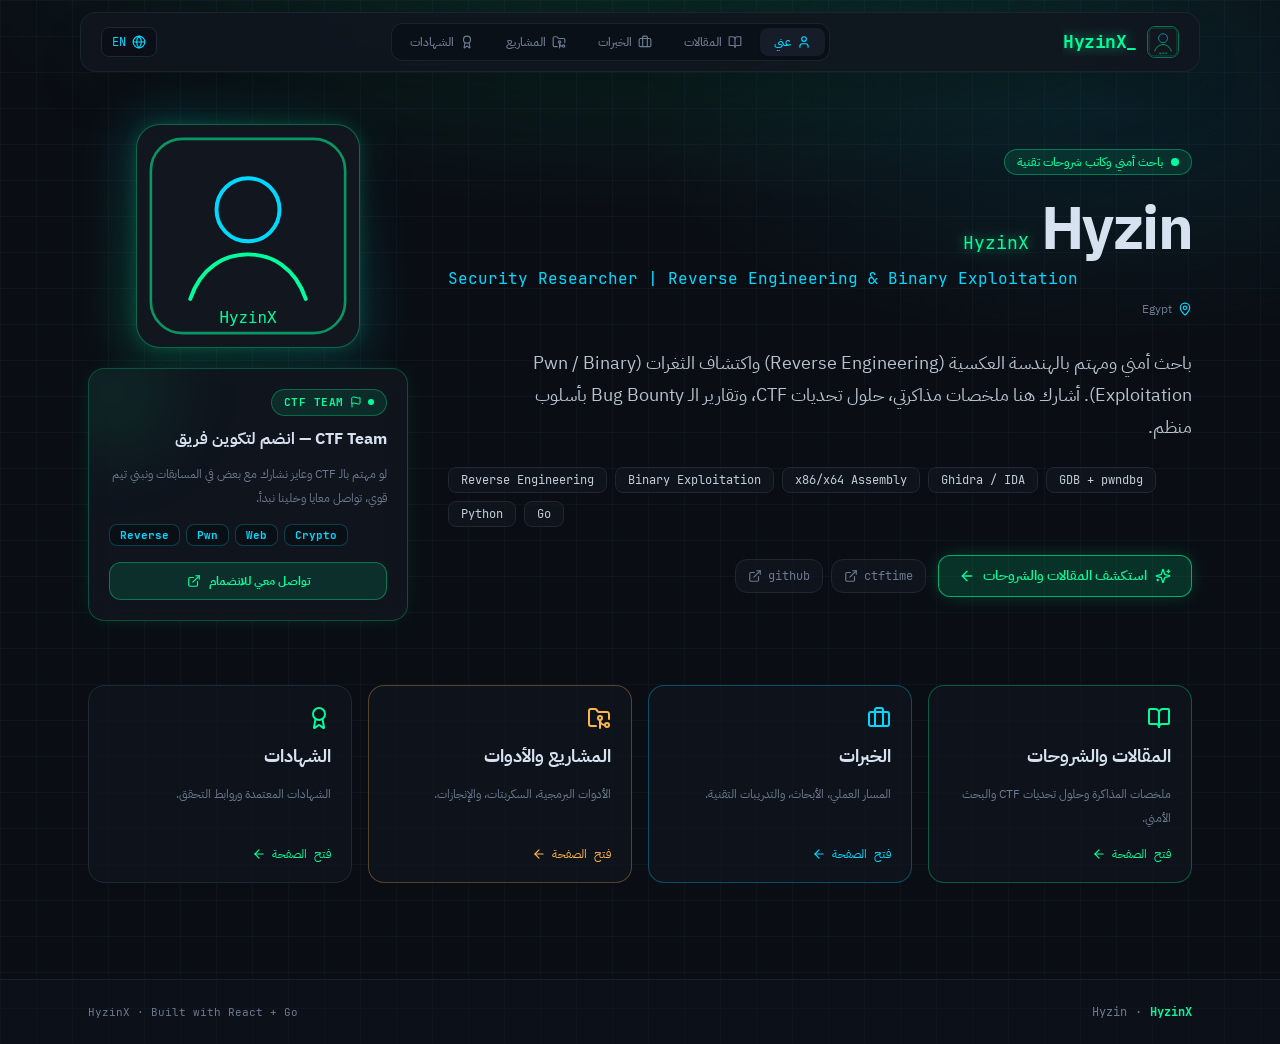
==== commit 0a458e35: "feat(ui): 12h clock, compact buttons, taxonomy deletion, article delete confirm, CTF Team card polis" ====
--- a/index.html
+++ b/index.html
@@ -5,8 +5,8 @@
     <meta name="viewport" content="width=device-width, initial-scale=1.0" />
     <meta name="theme-color" content="#0a0e14" />
     <title>HyzinX — Writeups & Security Research</title>
-    <script type="module" crossorigin src="/assets/index-CB88tukf.js"></script>
-    <link rel="stylesheet" crossorigin href="/assets/index-BOR0_2nn.css">
+    <script type="module" crossorigin src="/assets/index-CPaucL5g.js"></script>
+    <link rel="stylesheet" crossorigin href="/assets/index-Dew5fqmX.css">
   </head>
   <body>
     <div id="root"></div>
--- a/assets/index-Dew5fqmX.css
+++ b/assets/index-Dew5fqmX.css
@@ -0,0 +1 @@
+/*! tailwindcss v4.3.5 | MIT License | https://tailwindcss.com */@layer properties{@supports (((-webkit-hyphens:none)) and (not (margin-trim:block))) or ((-moz-orient:inline) and (not (color:rgb(from red r g b)))){*,:before,:after,::backdrop{--tw-translate-x:0;--tw-translate-y:0;--tw-translate-z:0;--tw-space-y-reverse:0;--tw-border-style:solid;--tw-gradient-position:initial;--tw-gradient-from:#0000;--tw-gradient-via:#0000;--tw-gradient-to:#0000;--tw-gradient-stops:initial;--tw-gradient-via-stops:initial;--tw-gradient-from-position:0%;--tw-gradient-via-position:50%;--tw-gradient-to-position:100%;--tw-leading:initial;--tw-font-weight:initial;--tw-tracking:initial;--tw-shadow:0 0 #0000;--tw-shadow-color:initial;--tw-shadow-alpha:100%;--tw-inset-shadow:0 0 #0000;--tw-inset-shadow-color:initial;--tw-inset-shadow-alpha:100%;--tw-ring-color:initial;--tw-ring-shadow:0 0 #0000;--tw-inset-ring-color:initial;--tw-inset-ring-shadow:0 0 #0000;--tw-ring-inset:initial;--tw-ring-offset-width:0px;--tw-ring-offset-color:#fff;--tw-ring-offset-shadow:0 0 #0000;--tw-blur:initial;--tw-brightness:initial;--tw-contrast:initial;--tw-grayscale:initial;--tw-hue-rotate:initial;--tw-invert:initial;--tw-opacity:initial;--tw-saturate:initial;--tw-sepia:initial;--tw-drop-shadow:initial;--tw-drop-shadow-color:initial;--tw-drop-shadow-alpha:100%;--tw-drop-shadow-size:initial;--tw-backdrop-blur:initial;--tw-backdrop-brightness:initial;--tw-backdrop-contrast:initial;--tw-backdrop-grayscale:initial;--tw-backdrop-hue-rotate:initial;--tw-backdrop-invert:initial;--tw-backdrop-opacity:initial;--tw-backdrop-saturate:initial;--tw-backdrop-sepia:initial;--tw-duration:initial;--tw-scale-x:1;--tw-scale-y:1;--tw-scale-z:1}}}@layer theme{:root,:host{--font-sans:"IBM Plex Sans Arabic", "JetBrains Mono", system-ui, sans-serif;--font-mono:"JetBrains Mono", "IBM Plex Sans Arabic", ui-monospace, monospace;--color-black:#000;--spacing:.25rem;--container-sm:24rem;--container-xl:36rem;--container-2xl:42rem;--container-3xl:48rem;--container-4xl:56rem;--container-5xl:64rem;--container-6xl:72rem;--text-xs:.75rem;--text-xs--line-height:calc(1 / .75);--text-sm:.875rem;--text-sm--line-height:calc(1.25 / .875);--text-base:1rem;--text-base--line-height: 1.5 ;--text-lg:1.125rem;--text-lg--line-height:calc(1.75 / 1.125);--text-xl:1.25rem;--text-xl--line-height:calc(1.75 / 1.25);--text-2xl:1.5rem;--text-2xl--line-height:calc(2 / 1.5);--text-3xl:1.875rem;--text-3xl--line-height: 1.2 ;--text-4xl:2.25rem;--text-4xl--line-height:calc(2.5 / 2.25);--text-5xl:3rem;--text-5xl--line-height:1;--text-6xl:3.75rem;--text-6xl--line-height:1;--font-weight-normal:400;--font-weight-medium:500;--font-weight-semibold:600;--font-weight-bold:700;--tracking-tight:-.025em;--tracking-wider:.05em;--tracking-widest:.1em;--leading-snug:1.375;--radius-md:.375rem;--radius-lg:.5rem;--radius-xl:.75rem;--radius-2xl:1rem;--radius-3xl:1.5rem;--animate-pulse:pulse 2s cubic-bezier(.4, 0, .6, 1) infinite;--blur-sm:8px;--blur-md:12px;--blur-xl:24px;--blur-2xl:40px;--aspect-video:16 / 9;--default-transition-duration:.15s;--default-transition-timing-function:cubic-bezier(.4, 0, .2, 1);--default-font-family:var(--font-sans);--default-mono-font-family:var(--font-mono);--color-bg:#0a0e14;--color-surface:#11161f;--color-surface-2:#161d29;--color-line:#1e2733;--color-muted:#6b7a90;--color-text:#d6e2f0;--color-neon:#00ff9c;--color-cyan:#00d9ff;--color-danger:#ff3b5c;--color-warn:#ffb547}}@layer base{*,:after,:before,::backdrop{box-sizing:border-box;border:0 solid;margin:0;padding:0}::file-selector-button{box-sizing:border-box;border:0 solid;margin:0;padding:0}html,:host{-webkit-text-size-adjust:100%;-moz-tab-size:4;tab-size:4;line-height:1.5;font-family:var(--default-font-family,-apple-system, BlinkMacSystemFont, "Segoe UI", Roboto, "Helvetica Neue", "Noto Sans", Arial, sans-serif, "Apple Color Emoji", "Segoe UI Emoji", "Segoe UI Symbol", "Noto Color Emoji");font-feature-settings:var(--default-font-feature-settings,normal);font-variation-settings:var(--default-font-variation-settings,normal);-webkit-tap-highlight-color:transparent}hr{height:0;color:inherit;border-top-width:1px}abbr:where([title]){-webkit-text-decoration:underline dotted;text-decoration:underline dotted}h1,h2,h3,h4,h5,h6{font-size:inherit;font-weight:inherit}a{color:inherit;-webkit-text-decoration:inherit;text-decoration:inherit}b,strong{font-weight:bolder}code,kbd,samp,pre{font-family:var(--default-mono-font-family,ui-monospace, SFMono-Regular, Menlo, Monaco, Consolas, "Liberation Mono", "Courier New", monospace);font-feature-settings:var(--default-mono-font-feature-settings,normal);font-variation-settings:var(--default-mono-font-variation-settings,normal);font-size:1em}small{font-size:80%}sub,sup{vertical-align:baseline;font-size:75%;line-height:0;position:relative}sub{bottom:-.25em}sup{top:-.5em}table{text-indent:0;border-color:inherit;border-collapse:collapse}:-moz-focusring:where(:not(iframe)){outline:auto}progress{vertical-align:baseline}summary{display:list-item}ol,ul,menu{list-style:none}img,svg,video,canvas,audio,iframe,embed,object{vertical-align:middle;display:block}img,video{max-width:100%;height:auto}button,input,select,optgroup,textarea{font:inherit;font-feature-settings:inherit;font-variation-settings:inherit;letter-spacing:inherit;color:inherit;opacity:1;background-color:#0000;border-radius:0}::file-selector-button{font:inherit;font-feature-settings:inherit;font-variation-settings:inherit;letter-spacing:inherit;color:inherit;opacity:1;background-color:#0000;border-radius:0}:where(select:is([multiple],[size])) optgroup{font-weight:bolder}:where(select:is([multiple],[size])) optgroup option{padding-inline-start:20px}::file-selector-button{margin-inline-end:4px}::placeholder{opacity:1}@supports (not ((-webkit-appearance:-apple-pay-button))) or (contain-intrinsic-size:1px){::placeholder{color:currentColor}@supports (color:color-mix(in lab,red,red)){::placeholder{color:color-mix(in oklab,currentcolor 50%,transparent)}}}textarea{resize:vertical}::-webkit-search-decoration{-webkit-appearance:none}::-webkit-date-and-time-value{min-height:1lh;text-align:inherit}::-webkit-datetime-edit{display:inline-flex}::-webkit-datetime-edit-fields-wrapper{padding:0}::-webkit-datetime-edit{padding-block:0}::-webkit-datetime-edit-year-field{padding-block:0}::-webkit-datetime-edit-month-field{padding-block:0}::-webkit-datetime-edit-day-field{padding-block:0}::-webkit-datetime-edit-hour-field{padding-block:0}::-webkit-datetime-edit-minute-field{padding-block:0}::-webkit-datetime-edit-second-field{padding-block:0}::-webkit-datetime-edit-millisecond-field{padding-block:0}::-webkit-datetime-edit-meridiem-field{padding-block:0}::-webkit-calendar-picker-indicator{line-height:1}:-moz-ui-invalid{box-shadow:none}button,input:where([type=button],[type=reset],[type=submit]){-webkit-appearance:button;-moz-appearance:button;appearance:button}::file-selector-button{-webkit-appearance:button;-moz-appearance:button;appearance:button}::-webkit-inner-spin-button{height:auto}::-webkit-outer-spin-button{height:auto}[hidden]:where(:not([hidden=until-found])){display:none!important}html{scroll-behavior:smooth;overflow-x:clip}html,body,#root{min-height:100%}body{background-color:var(--color-bg);font-family:var(--font-sans);color:var(--color-text);-webkit-font-smoothing:antialiased;-moz-osx-font-smoothing:grayscale;background-image:radial-gradient(80% 45% at 50% -8%,#00ff9c1f,#0000 70%),radial-gradient(55% 40% at 85% 12%,#00d9ff14,#0000 65%),linear-gradient(#1e273342 1px,#0000 1px),linear-gradient(90deg,#1e273342 1px,#0000 1px);overflow-x:clip}@supports (color:color-mix(in lab,red,red)){body{background-image:radial-gradient(ellipse 80% 45% at 50% -8%,color-mix(in oklab,var(--color-neon) 12%,transparent),transparent 70%),radial-gradient(ellipse 55% 40% at 85% 12%,color-mix(in oklab,var(--color-cyan) 8%,transparent),transparent 65%),linear-gradient(color-mix(in oklab,var(--color-line) 26%,transparent) 1px,transparent 1px),linear-gradient(90deg,color-mix(in oklab,var(--color-line) 26%,transparent) 1px,transparent 1px)}}body{-webkit-tap-highlight-color:transparent;background-size:100% 100%,100% 100%,36px 36px,36px 36px;background-attachment:fixed,fixed,scroll,scroll}::selection{background:#00ff9c4d}@supports (color:color-mix(in lab,red,red)){::selection{background:color-mix(in oklab,var(--color-neon) 30%,transparent)}}::-webkit-scrollbar{width:6px;height:6px}::-webkit-scrollbar-thumb{background-color:var(--color-line);border-radius:2147483647px}}@layer components;@layer utilities{.pointer-events-none{pointer-events:none}.absolute{position:absolute}.fixed{position:fixed}.relative{position:relative}.sticky{position:sticky}.-inset-3{inset:calc(var(--spacing) * -3)}.inset-0{top:0;right:0;bottom:0;left:0}.inset-x-0{inset-inline:0}.-start-10{inset-inline-start:calc(var(--spacing) * -10)}.-start-\[21px\]{inset-inline-start:-21px}.start-3\.5{inset-inline-start:calc(var(--spacing) * 3.5)}.-end-8{inset-inline-end:calc(var(--spacing) * -8)}.-end-10{inset-inline-end:calc(var(--spacing) * -10)}.end-0{inset-inline-end:calc(var(--spacing) * 0)}.end-3{inset-inline-end:calc(var(--spacing) * 3)}.-top-8{top:calc(var(--spacing) * -8)}.-top-10{top:calc(var(--spacing) * -10)}.top-1\/2{top:50%}.top-2{top:calc(var(--spacing) * 2)}.top-6{top:calc(var(--spacing) * 6)}.-bottom-10{bottom:calc(var(--spacing) * -10)}.bottom-0{bottom:0}.isolate{isolation:isolate}.z-40{z-index:40}.z-50{z-index:50}.order-first{order:-9999}.mx-0\.5{margin-inline:calc(var(--spacing) * .5)}.mx-auto{margin-inline:auto}.mt-0\.5{margin-top:calc(var(--spacing) * .5)}.mt-1{margin-top:var(--spacing)}.mt-2{margin-top:calc(var(--spacing) * 2)}.mt-3{margin-top:calc(var(--spacing) * 3)}.mt-4{margin-top:calc(var(--spacing) * 4)}.mt-6{margin-top:calc(var(--spacing) * 6)}.mt-14{margin-top:calc(var(--spacing) * 14)}.mb-3{margin-bottom:calc(var(--spacing) * 3)}.mb-4{margin-bottom:calc(var(--spacing) * 4)}.mb-5{margin-bottom:calc(var(--spacing) * 5)}.line-clamp-2{-webkit-line-clamp:2;-webkit-box-orient:vertical;display:-webkit-box;overflow:hidden}.line-clamp-3{-webkit-line-clamp:3;-webkit-box-orient:vertical;display:-webkit-box;overflow:hidden}.block{display:block}.flex{display:flex}.grid{display:grid}.hidden{display:none}.inline-flex{display:inline-flex}.table{display:table}.aspect-video{aspect-ratio:var(--aspect-video)}.size-1\.5{width:calc(var(--spacing) * 1.5);height:calc(var(--spacing) * 1.5)}.size-2{width:calc(var(--spacing) * 2);height:calc(var(--spacing) * 2)}.size-2\.5{width:calc(var(--spacing) * 2.5);height:calc(var(--spacing) * 2.5)}.size-3{width:calc(var(--spacing) * 3);height:calc(var(--spacing) * 3)}.size-3\.5{width:calc(var(--spacing) * 3.5);height:calc(var(--spacing) * 3.5)}.size-4{width:calc(var(--spacing) * 4);height:calc(var(--spacing) * 4)}.size-4\.5{width:calc(var(--spacing) * 4.5);height:calc(var(--spacing) * 4.5)}.size-5{width:calc(var(--spacing) * 5);height:calc(var(--spacing) * 5)}.size-6{width:calc(var(--spacing) * 6);height:calc(var(--spacing) * 6)}.size-8{width:calc(var(--spacing) * 8);height:calc(var(--spacing) * 8)}.size-9{width:calc(var(--spacing) * 9);height:calc(var(--spacing) * 9)}.size-28{width:calc(var(--spacing) * 28);height:calc(var(--spacing) * 28)}.size-36{width:calc(var(--spacing) * 36);height:calc(var(--spacing) * 36)}.size-full{width:100%;height:100%}.h-44{height:calc(var(--spacing) * 44)}.h-48{height:calc(var(--spacing) * 48)}.h-56{height:calc(var(--spacing) * 56)}.h-full{height:100%}.max-h-60{max-height:calc(var(--spacing) * 60)}.max-h-\[82vh\]{max-height:82vh}.max-h-\[90vh\]{max-height:90vh}.min-h-screen{min-height:100vh}.w-8{width:calc(var(--spacing) * 8)}.w-full{width:100%}.max-w-2xl{max-width:var(--container-2xl)}.max-w-3xl{max-width:var(--container-3xl)}.max-w-4xl{max-width:var(--container-4xl)}.max-w-5xl{max-width:var(--container-5xl)}.max-w-6xl{max-width:var(--container-6xl)}.max-w-full{max-width:100%}.max-w-sm{max-width:var(--container-sm)}.min-w-0{min-width:0}.flex-1{flex:1}.shrink-0{flex-shrink:0}.border-collapse{border-collapse:collapse}.-translate-y-1\/2{--tw-translate-y: -50% ;translate:var(--tw-translate-x) var(--tw-translate-y)}.animate-pulse{animation:var(--animate-pulse)}.cursor-blink{animation:1.1s step-end infinite blink}.cursor-zoom-in{cursor:zoom-in}.list-disc{list-style-type:disc}.grid-cols-2{grid-template-columns:repeat(2,minmax(0,1fr))}.grid-cols-5{grid-template-columns:repeat(5,minmax(0,1fr))}.flex-col{flex-direction:column}.flex-wrap{flex-wrap:wrap}.items-baseline{align-items:baseline}.items-center{align-items:center}.items-end{align-items:flex-end}.items-start{align-items:flex-start}.justify-between{justify-content:space-between}.justify-center{justify-content:center}.gap-1{gap:var(--spacing)}.gap-1\.5{gap:calc(var(--spacing) * 1.5)}.gap-2{gap:calc(var(--spacing) * 2)}.gap-2\.5{gap:calc(var(--spacing) * 2.5)}.gap-3{gap:calc(var(--spacing) * 3)}.gap-4{gap:calc(var(--spacing) * 4)}.gap-5{gap:calc(var(--spacing) * 5)}.gap-6{gap:calc(var(--spacing) * 6)}.gap-7{gap:calc(var(--spacing) * 7)}:where(.space-y-1>:not(:last-child)){--tw-space-y-reverse:0;margin-block-start:calc(var(--spacing) * var(--tw-space-y-reverse));margin-block-end:calc(var(--spacing) * calc(1 - var(--tw-space-y-reverse)))}:where(.space-y-1\.5>:not(:last-child)){--tw-space-y-reverse:0;margin-block-start:calc(calc(var(--spacing) * 1.5) * var(--tw-space-y-reverse));margin-block-end:calc(calc(var(--spacing) * 1.5) * calc(1 - var(--tw-space-y-reverse)))}:where(.space-y-2>:not(:last-child)){--tw-space-y-reverse:0;margin-block-start:calc(calc(var(--spacing) * 2) * var(--tw-space-y-reverse));margin-block-end:calc(calc(var(--spacing) * 2) * calc(1 - var(--tw-space-y-reverse)))}:where(.space-y-2\.5>:not(:last-child)){--tw-space-y-reverse:0;margin-block-start:calc(calc(var(--spacing) * 2.5) * var(--tw-space-y-reverse));margin-block-end:calc(calc(var(--spacing) * 2.5) * calc(1 - var(--tw-space-y-reverse)))}:where(.space-y-3>:not(:last-child)){--tw-space-y-reverse:0;margin-block-start:calc(calc(var(--spacing) * 3) * var(--tw-space-y-reverse));margin-block-end:calc(calc(var(--spacing) * 3) * calc(1 - var(--tw-space-y-reverse)))}:where(.space-y-3\.5>:not(:last-child)){--tw-space-y-reverse:0;margin-block-start:calc(calc(var(--spacing) * 3.5) * var(--tw-space-y-reverse));margin-block-end:calc(calc(var(--spacing) * 3.5) * calc(1 - var(--tw-space-y-reverse)))}:where(.space-y-4>:not(:last-child)){--tw-space-y-reverse:0;margin-block-start:calc(calc(var(--spacing) * 4) * var(--tw-space-y-reverse));margin-block-end:calc(calc(var(--spacing) * 4) * calc(1 - var(--tw-space-y-reverse)))}:where(.space-y-5>:not(:last-child)){--tw-space-y-reverse:0;margin-block-start:calc(calc(var(--spacing) * 5) * var(--tw-space-y-reverse));margin-block-end:calc(calc(var(--spacing) * 5) * calc(1 - var(--tw-space-y-reverse)))}:where(.space-y-6>:not(:last-child)){--tw-space-y-reverse:0;margin-block-start:calc(calc(var(--spacing) * 6) * var(--tw-space-y-reverse));margin-block-end:calc(calc(var(--spacing) * 6) * calc(1 - var(--tw-space-y-reverse)))}:where(.space-y-12>:not(:last-child)){--tw-space-y-reverse:0;margin-block-start:calc(calc(var(--spacing) * 12) * var(--tw-space-y-reverse));margin-block-end:calc(calc(var(--spacing) * 12) * calc(1 - var(--tw-space-y-reverse)))}.truncate{text-overflow:ellipsis;white-space:nowrap;overflow:hidden}.overflow-hidden{overflow:hidden}.overflow-x-auto{overflow-x:auto}.rounded{border-radius:.25rem}.rounded-2xl{border-radius:var(--radius-2xl)}.rounded-3xl{border-radius:var(--radius-3xl)}.rounded-\[2rem\]{border-radius:2rem}.rounded-full{border-radius:2147483647px}.rounded-lg{border-radius:var(--radius-lg)}.rounded-md{border-radius:var(--radius-md)}.rounded-xl{border-radius:var(--radius-xl)}.border{border-style:var(--tw-border-style);border-width:1px}.border-y{border-block-style:var(--tw-border-style);border-block-width:1px}.border-s{border-inline-start-style:var(--tw-border-style);border-inline-start-width:1px}.border-s-2{border-inline-start-style:var(--tw-border-style);border-inline-start-width:2px}.border-t{border-top-style:var(--tw-border-style);border-top-width:1px}.border-b{border-bottom-style:var(--tw-border-style);border-bottom-width:1px}.border-dashed{--tw-border-style:dashed;border-style:dashed}.border-cyan{border-color:var(--color-cyan)}.border-cyan\/25{border-color:#00d9ff40}@supports (color:color-mix(in lab,red,red)){.border-cyan\/25{border-color:color-mix(in oklab,var(--color-cyan) 25%,transparent)}}.border-cyan\/30{border-color:#00d9ff4d}@supports (color:color-mix(in lab,red,red)){.border-cyan\/30{border-color:color-mix(in oklab,var(--color-cyan) 30%,transparent)}}.border-cyan\/35{border-color:#00d9ff59}@supports (color:color-mix(in lab,red,red)){.border-cyan\/35{border-color:color-mix(in oklab,var(--color-cyan) 35%,transparent)}}.border-cyan\/40{border-color:#00d9ff66}@supports (color:color-mix(in lab,red,red)){.border-cyan\/40{border-color:color-mix(in oklab,var(--color-cyan) 40%,transparent)}}.border-cyan\/50{border-color:#00d9ff80}@supports (color:color-mix(in lab,red,red)){.border-cyan\/50{border-color:color-mix(in oklab,var(--color-cyan) 50%,transparent)}}.border-danger\/50{border-color:#ff3b5c80}@supports (color:color-mix(in lab,red,red)){.border-danger\/50{border-color:color-mix(in oklab,var(--color-danger) 50%,transparent)}}.border-line{border-color:var(--color-line)}.border-line\/60{border-color:#1e273399}@supports (color:color-mix(in lab,red,red)){.border-line\/60{border-color:color-mix(in oklab,var(--color-line) 60%,transparent)}}.border-line\/70{border-color:#1e2733b3}@supports (color:color-mix(in lab,red,red)){.border-line\/70{border-color:color-mix(in oklab,var(--color-line) 70%,transparent)}}.border-line\/80{border-color:#1e2733cc}@supports (color:color-mix(in lab,red,red)){.border-line\/80{border-color:color-mix(in oklab,var(--color-line) 80%,transparent)}}.border-neon{border-color:var(--color-neon)}.border-neon\/25{border-color:#00ff9c40}@supports (color:color-mix(in lab,red,red)){.border-neon\/25{border-color:color-mix(in oklab,var(--color-neon) 25%,transparent)}}.border-neon\/30{border-color:#00ff9c4d}@supports (color:color-mix(in lab,red,red)){.border-neon\/30{border-color:color-mix(in oklab,var(--color-neon) 30%,transparent)}}.border-neon\/35{border-color:#00ff9c59}@supports (color:color-mix(in lab,red,red)){.border-neon\/35{border-color:color-mix(in oklab,var(--color-neon) 35%,transparent)}}.border-neon\/40{border-color:#00ff9c66}@supports (color:color-mix(in lab,red,red)){.border-neon\/40{border-color:color-mix(in oklab,var(--color-neon) 40%,transparent)}}.border-neon\/50{border-color:#00ff9c80}@supports (color:color-mix(in lab,red,red)){.border-neon\/50{border-color:color-mix(in oklab,var(--color-neon) 50%,transparent)}}.border-neon\/60{border-color:#00ff9c99}@supports (color:color-mix(in lab,red,red)){.border-neon\/60{border-color:color-mix(in oklab,var(--color-neon) 60%,transparent)}}.border-warn\/30{border-color:#ffb5474d}@supports (color:color-mix(in lab,red,red)){.border-warn\/30{border-color:color-mix(in oklab,var(--color-warn) 30%,transparent)}}.border-warn\/50{border-color:#ffb54780}@supports (color:color-mix(in lab,red,red)){.border-warn\/50{border-color:color-mix(in oklab,var(--color-warn) 50%,transparent)}}.bg-bg{background-color:var(--color-bg)}.bg-bg\/65{background-color:#0a0e14a6}@supports (color:color-mix(in lab,red,red)){.bg-bg\/65{background-color:color-mix(in oklab,var(--color-bg) 65%,transparent)}}.bg-bg\/70{background-color:#0a0e14b3}@supports (color:color-mix(in lab,red,red)){.bg-bg\/70{background-color:color-mix(in oklab,var(--color-bg) 70%,transparent)}}.bg-bg\/75{background-color:#0a0e14bf}@supports (color:color-mix(in lab,red,red)){.bg-bg\/75{background-color:color-mix(in oklab,var(--color-bg) 75%,transparent)}}.bg-bg\/90{background-color:#0a0e14e6}@supports (color:color-mix(in lab,red,red)){.bg-bg\/90{background-color:color-mix(in oklab,var(--color-bg) 90%,transparent)}}.bg-black{background-color:var(--color-black)}.bg-black\/85{background-color:#000000d9}@supports (color:color-mix(in lab,red,red)){.bg-black\/85{background-color:color-mix(in oklab,var(--color-black) 85%,transparent)}}.bg-cyan\/10{background-color:#00d9ff1a}@supports (color:color-mix(in lab,red,red)){.bg-cyan\/10{background-color:color-mix(in oklab,var(--color-cyan) 10%,transparent)}}.bg-cyan\/15{background-color:#00d9ff26}@supports (color:color-mix(in lab,red,red)){.bg-cyan\/15{background-color:color-mix(in oklab,var(--color-cyan) 15%,transparent)}}.bg-danger\/10{background-color:#ff3b5c1a}@supports (color:color-mix(in lab,red,red)){.bg-danger\/10{background-color:color-mix(in oklab,var(--color-danger) 10%,transparent)}}.bg-neon{background-color:var(--color-neon)}.bg-neon\/10{background-color:#00ff9c1a}@supports (color:color-mix(in lab,red,red)){.bg-neon\/10{background-color:color-mix(in oklab,var(--color-neon) 10%,transparent)}}.bg-neon\/12{background-color:#00ff9c1f}@supports (color:color-mix(in lab,red,red)){.bg-neon\/12{background-color:color-mix(in oklab,var(--color-neon) 12%,transparent)}}.bg-neon\/15{background-color:#00ff9c26}@supports (color:color-mix(in lab,red,red)){.bg-neon\/15{background-color:color-mix(in oklab,var(--color-neon) 15%,transparent)}}.bg-surface{background-color:var(--color-surface)}.bg-surface-2{background-color:var(--color-surface-2)}.bg-surface\/35{background-color:#11161f59}@supports (color:color-mix(in lab,red,red)){.bg-surface\/35{background-color:color-mix(in oklab,var(--color-surface) 35%,transparent)}}.bg-surface\/40{background-color:#11161f66}@supports (color:color-mix(in lab,red,red)){.bg-surface\/40{background-color:color-mix(in oklab,var(--color-surface) 40%,transparent)}}.bg-surface\/45{background-color:#11161f73}@supports (color:color-mix(in lab,red,red)){.bg-surface\/45{background-color:color-mix(in oklab,var(--color-surface) 45%,transparent)}}.bg-surface\/60{background-color:#11161f99}@supports (color:color-mix(in lab,red,red)){.bg-surface\/60{background-color:color-mix(in oklab,var(--color-surface) 60%,transparent)}}.bg-surface\/70{background-color:#11161fb3}@supports (color:color-mix(in lab,red,red)){.bg-surface\/70{background-color:color-mix(in oklab,var(--color-surface) 70%,transparent)}}.bg-surface\/75{background-color:#11161fbf}@supports (color:color-mix(in lab,red,red)){.bg-surface\/75{background-color:color-mix(in oklab,var(--color-surface) 75%,transparent)}}.bg-surface\/80{background-color:#11161fcc}@supports (color:color-mix(in lab,red,red)){.bg-surface\/80{background-color:color-mix(in oklab,var(--color-surface) 80%,transparent)}}.bg-surface\/85{background-color:#11161fd9}@supports (color:color-mix(in lab,red,red)){.bg-surface\/85{background-color:color-mix(in oklab,var(--color-surface) 85%,transparent)}}.bg-surface\/95{background-color:#11161ff2}@supports (color:color-mix(in lab,red,red)){.bg-surface\/95{background-color:color-mix(in oklab,var(--color-surface) 95%,transparent)}}.bg-warn\/10{background-color:#ffb5471a}@supports (color:color-mix(in lab,red,red)){.bg-warn\/10{background-color:color-mix(in oklab,var(--color-warn) 10%,transparent)}}.bg-gradient-to-br{--tw-gradient-position:to bottom right in oklab;background-image:linear-gradient(var(--tw-gradient-stops))}.bg-gradient-to-tr{--tw-gradient-position:to top right in oklab;background-image:linear-gradient(var(--tw-gradient-stops))}.from-neon\/20{--tw-gradient-from:#00ff9c33}@supports (color:color-mix(in lab,red,red)){.from-neon\/20{--tw-gradient-from:color-mix(in oklab, var(--color-neon) 20%, transparent)}}.from-neon\/20{--tw-gradient-stops:var(--tw-gradient-via-stops,var(--tw-gradient-position), var(--tw-gradient-from) var(--tw-gradient-from-position), var(--tw-gradient-to) var(--tw-gradient-to-position))}.from-surface-2{--tw-gradient-from:var(--color-surface-2);--tw-gradient-stops:var(--tw-gradient-via-stops,var(--tw-gradient-position), var(--tw-gradient-from) var(--tw-gradient-from-position), var(--tw-gradient-to) var(--tw-gradient-to-position))}.via-bg{--tw-gradient-via:var(--color-bg);--tw-gradient-via-stops:var(--tw-gradient-position), var(--tw-gradient-from) var(--tw-gradient-from-position), var(--tw-gradient-via) var(--tw-gradient-via-position), var(--tw-gradient-to) var(--tw-gradient-to-position);--tw-gradient-stops:var(--tw-gradient-via-stops)}.via-cyan\/15{--tw-gradient-via:#00d9ff26}@supports (color:color-mix(in lab,red,red)){.via-cyan\/15{--tw-gradient-via:color-mix(in oklab, var(--color-cyan) 15%, transparent)}}.via-cyan\/15{--tw-gradient-via-stops:var(--tw-gradient-position), var(--tw-gradient-from) var(--tw-gradient-from-position), var(--tw-gradient-via) var(--tw-gradient-via-position), var(--tw-gradient-to) var(--tw-gradient-to-position);--tw-gradient-stops:var(--tw-gradient-via-stops)}.to-surface{--tw-gradient-to:var(--color-surface);--tw-gradient-stops:var(--tw-gradient-via-stops,var(--tw-gradient-position), var(--tw-gradient-from) var(--tw-gradient-from-position), var(--tw-gradient-to) var(--tw-gradient-to-position))}.to-transparent{--tw-gradient-to:transparent;--tw-gradient-stops:var(--tw-gradient-via-stops,var(--tw-gradient-position), var(--tw-gradient-from) var(--tw-gradient-from-position), var(--tw-gradient-to) var(--tw-gradient-to-position))}.object-contain{object-fit:contain}.object-cover{object-fit:cover}.p-1{padding:var(--spacing)}.p-1\.5{padding:calc(var(--spacing) * 1.5)}.p-2{padding:calc(var(--spacing) * 2)}.p-3{padding:calc(var(--spacing) * 3)}.p-3\.5{padding:calc(var(--spacing) * 3.5)}.p-4{padding:calc(var(--spacing) * 4)}.p-5{padding:calc(var(--spacing) * 5)}.p-6{padding:calc(var(--spacing) * 6)}.px-1{padding-inline:var(--spacing)}.px-1\.5{padding-inline:calc(var(--spacing) * 1.5)}.px-2{padding-inline:calc(var(--spacing) * 2)}.px-2\.5{padding-inline:calc(var(--spacing) * 2.5)}.px-3{padding-inline:calc(var(--spacing) * 3)}.px-3\.5{padding-inline:calc(var(--spacing) * 3.5)}.px-4{padding-inline:calc(var(--spacing) * 4)}.px-5{padding-inline:calc(var(--spacing) * 5)}.py-0\.5{padding-block:calc(var(--spacing) * .5)}.py-1{padding-block:var(--spacing)}.py-1\.5{padding-block:calc(var(--spacing) * 1.5)}.py-2{padding-block:calc(var(--spacing) * 2)}.py-2\.5{padding-block:calc(var(--spacing) * 2.5)}.py-3\.5{padding-block:calc(var(--spacing) * 3.5)}.py-16{padding-block:calc(var(--spacing) * 16)}.ps-4{padding-inline-start:calc(var(--spacing) * 4)}.ps-6{padding-inline-start:calc(var(--spacing) * 6)}.ps-10{padding-inline-start:calc(var(--spacing) * 10)}.pe-3{padding-inline-end:calc(var(--spacing) * 3)}.pe-10{padding-inline-end:calc(var(--spacing) * 10)}.pt-0\.5{padding-top:calc(var(--spacing) * .5)}.pt-1{padding-top:var(--spacing)}.pt-2{padding-top:calc(var(--spacing) * 2)}.pt-3{padding-top:calc(var(--spacing) * 3)}.pt-4{padding-top:calc(var(--spacing) * 4)}.pt-5{padding-top:calc(var(--spacing) * 5)}.pt-6{padding-top:calc(var(--spacing) * 6)}.pt-8{padding-top:calc(var(--spacing) * 8)}.pb-1{padding-bottom:var(--spacing)}.pb-1\.5{padding-bottom:calc(var(--spacing) * 1.5)}.pb-5{padding-bottom:calc(var(--spacing) * 5)}.pb-24{padding-bottom:calc(var(--spacing) * 24)}.pb-\[env\(safe-area-inset-bottom\)\]{padding-bottom:env(safe-area-inset-bottom)}.text-center{text-align:center}.text-end{text-align:end}.text-start{text-align:start}.font-mono{font-family:var(--font-mono)}.text-2xl{font-size:var(--text-2xl);line-height:var(--tw-leading,var(--text-2xl--line-height))}.text-3xl{font-size:var(--text-3xl);line-height:var(--tw-leading,var(--text-3xl--line-height))}.text-base{font-size:var(--text-base);line-height:var(--tw-leading,var(--text-base--line-height))}.text-lg{font-size:var(--text-lg);line-height:var(--tw-leading,var(--text-lg--line-height))}.text-sm{font-size:var(--text-sm);line-height:var(--tw-leading,var(--text-sm--line-height))}.text-xl{font-size:var(--text-xl);line-height:var(--tw-leading,var(--text-xl--line-height))}.text-xs{font-size:var(--text-xs);line-height:var(--tw-leading,var(--text-xs--line-height))}.text-\[0\.85em\]{font-size:.85em}.text-\[10px\]{font-size:10px}.text-\[11px\]{font-size:11px}.leading-6{--tw-leading:calc(var(--spacing) * 6);line-height:calc(var(--spacing) * 6)}.leading-7{--tw-leading:calc(var(--spacing) * 7);line-height:calc(var(--spacing) * 7)}.leading-8{--tw-leading:calc(var(--spacing) * 8);line-height:calc(var(--spacing) * 8)}.leading-9{--tw-leading:calc(var(--spacing) * 9);line-height:calc(var(--spacing) * 9)}.leading-snug{--tw-leading:var(--leading-snug);line-height:var(--leading-snug)}.font-bold{--tw-font-weight:var(--font-weight-bold);font-weight:var(--font-weight-bold)}.font-medium{--tw-font-weight:var(--font-weight-medium);font-weight:var(--font-weight-medium)}.font-normal{--tw-font-weight:var(--font-weight-normal);font-weight:var(--font-weight-normal)}.font-semibold{--tw-font-weight:var(--font-weight-semibold);font-weight:var(--font-weight-semibold)}.tracking-tight{--tw-tracking:var(--tracking-tight);letter-spacing:var(--tracking-tight)}.tracking-wider{--tw-tracking:var(--tracking-wider);letter-spacing:var(--tracking-wider)}.tracking-widest{--tw-tracking:var(--tracking-widest);letter-spacing:var(--tracking-widest)}.break-words{overflow-wrap:break-word}.whitespace-nowrap{white-space:nowrap}.whitespace-pre{white-space:pre}.whitespace-pre-wrap{white-space:pre-wrap}.text-\[\#89ddff\]{color:#89ddff}.text-\[\#c792ea\]{color:#c792ea}.text-\[\#ff6b8b\]{color:#ff6b8b}.text-cyan{color:var(--color-cyan)}.text-danger{color:var(--color-danger)}.text-muted{color:var(--color-muted)}.text-muted\/50{color:#6b7a9080}@supports (color:color-mix(in lab,red,red)){.text-muted\/50{color:color-mix(in oklab,var(--color-muted) 50%,transparent)}}.text-neon{color:var(--color-neon)}.text-neon\/70{color:#00ff9cb3}@supports (color:color-mix(in lab,red,red)){.text-neon\/70{color:color-mix(in oklab,var(--color-neon) 70%,transparent)}}.text-text{color:var(--color-text)}.text-text\/85{color:#d6e2f0d9}@supports (color:color-mix(in lab,red,red)){.text-text\/85{color:color-mix(in oklab,var(--color-text) 85%,transparent)}}.text-text\/90{color:#d6e2f0e6}@supports (color:color-mix(in lab,red,red)){.text-text\/90{color:color-mix(in oklab,var(--color-text) 90%,transparent)}}.text-warn{color:var(--color-warn)}.uppercase{text-transform:uppercase}.italic{font-style:italic}.shadow-2xl{--tw-shadow:0 25px 50px -12px var(--tw-shadow-color,#00000040);box-shadow:var(--tw-inset-shadow),var(--tw-inset-ring-shadow),var(--tw-ring-offset-shadow),var(--tw-ring-shadow),var(--tw-shadow)}.shadow-\[0_0_24px_-8px_rgba\(0\,255\,157\,0\.18\)\]{--tw-shadow:0 0 24px -8px var(--tw-shadow-color,#00ff9d2e);box-shadow:var(--tw-inset-shadow),var(--tw-inset-ring-shadow),var(--tw-ring-offset-shadow),var(--tw-ring-shadow),var(--tw-shadow)}.shadow-lg{--tw-shadow:0 10px 15px -3px var(--tw-shadow-color,#0000001a), 0 4px 6px -4px var(--tw-shadow-color,#0000001a);box-shadow:var(--tw-inset-shadow),var(--tw-inset-ring-shadow),var(--tw-ring-offset-shadow),var(--tw-ring-shadow),var(--tw-shadow)}.shadow-neon{--tw-shadow:0 0 20px -4px var(--tw-shadow-color,#00ff9c47)}@supports (color:color-mix(in lab,red,red)){.shadow-neon{--tw-shadow:0 0 20px -4px var(--tw-shadow-color,color-mix(in oklab, var(--color-neon) 28%, transparent))}}.shadow-neon{box-shadow:var(--tw-inset-shadow),var(--tw-inset-ring-shadow),var(--tw-ring-offset-shadow),var(--tw-ring-shadow),var(--tw-shadow)}.shadow-sm{--tw-shadow:0 1px 3px 0 var(--tw-shadow-color,#0000001a), 0 1px 2px -1px var(--tw-shadow-color,#0000001a);box-shadow:var(--tw-inset-shadow),var(--tw-inset-ring-shadow),var(--tw-ring-offset-shadow),var(--tw-ring-shadow),var(--tw-shadow)}.shadow-xl{--tw-shadow:0 20px 25px -5px var(--tw-shadow-color,#0000001a), 0 8px 10px -6px var(--tw-shadow-color,#0000001a);box-shadow:var(--tw-inset-shadow),var(--tw-inset-ring-shadow),var(--tw-ring-offset-shadow),var(--tw-ring-shadow),var(--tw-shadow)}.blur-2xl{--tw-blur:blur(var(--blur-2xl));filter:var(--tw-blur, ) var(--tw-brightness, ) var(--tw-contrast, ) var(--tw-grayscale, ) var(--tw-hue-rotate, ) var(--tw-invert, ) var(--tw-saturate, ) var(--tw-sepia, ) var(--tw-drop-shadow, )}.blur-xl{--tw-blur:blur(var(--blur-xl));filter:var(--tw-blur, ) var(--tw-brightness, ) var(--tw-contrast, ) var(--tw-grayscale, ) var(--tw-hue-rotate, ) var(--tw-invert, ) var(--tw-saturate, ) var(--tw-sepia, ) var(--tw-drop-shadow, )}.backdrop-blur-md{--tw-backdrop-blur:blur(var(--blur-md));-webkit-backdrop-filter:var(--tw-backdrop-blur, ) var(--tw-backdrop-brightness, ) var(--tw-backdrop-contrast, ) var(--tw-backdrop-grayscale, ) var(--tw-backdrop-hue-rotate, ) var(--tw-backdrop-invert, ) var(--tw-backdrop-opacity, ) var(--tw-backdrop-saturate, ) var(--tw-backdrop-sepia, );backdrop-filter:var(--tw-backdrop-blur, ) var(--tw-backdrop-brightness, ) var(--tw-backdrop-contrast, ) var(--tw-backdrop-grayscale, ) var(--tw-backdrop-hue-rotate, ) var(--tw-backdrop-invert, ) var(--tw-backdrop-opacity, ) var(--tw-backdrop-saturate, ) var(--tw-backdrop-sepia, )}.backdrop-blur-sm{--tw-backdrop-blur:blur(var(--blur-sm));-webkit-backdrop-filter:var(--tw-backdrop-blur, ) var(--tw-backdrop-brightness, ) var(--tw-backdrop-contrast, ) var(--tw-backdrop-grayscale, ) var(--tw-backdrop-hue-rotate, ) var(--tw-backdrop-invert, ) var(--tw-backdrop-opacity, ) var(--tw-backdrop-saturate, ) var(--tw-backdrop-sepia, );backdrop-filter:var(--tw-backdrop-blur, ) var(--tw-backdrop-brightness, ) var(--tw-backdrop-contrast, ) var(--tw-backdrop-grayscale, ) var(--tw-backdrop-hue-rotate, ) var(--tw-backdrop-invert, ) var(--tw-backdrop-opacity, ) var(--tw-backdrop-saturate, ) var(--tw-backdrop-sepia, )}.backdrop-blur-xl{--tw-backdrop-blur:blur(var(--blur-xl));-webkit-backdrop-filter:var(--tw-backdrop-blur, ) var(--tw-backdrop-brightness, ) var(--tw-backdrop-contrast, ) var(--tw-backdrop-grayscale, ) var(--tw-backdrop-hue-rotate, ) var(--tw-backdrop-invert, ) var(--tw-backdrop-opacity, ) var(--tw-backdrop-saturate, ) var(--tw-backdrop-sepia, );backdrop-filter:var(--tw-backdrop-blur, ) var(--tw-backdrop-brightness, ) var(--tw-backdrop-contrast, ) var(--tw-backdrop-grayscale, ) var(--tw-backdrop-hue-rotate, ) var(--tw-backdrop-invert, ) var(--tw-backdrop-opacity, ) var(--tw-backdrop-saturate, ) var(--tw-backdrop-sepia, )}.transition{transition-property:color,background-color,border-color,outline-color,text-decoration-color,fill,stroke,--tw-gradient-from,--tw-gradient-via,--tw-gradient-to,opacity,box-shadow,transform,translate,scale,rotate,filter,-webkit-backdrop-filter,backdrop-filter,display,content-visibility,overlay,pointer-events;transition-timing-function:var(--tw-ease,var(--default-transition-timing-function));transition-duration:var(--tw-duration,var(--default-transition-duration))}.duration-300{--tw-duration:.3s;transition-duration:.3s}.duration-500{--tw-duration:.5s;transition-duration:.5s}.select-none{-webkit-user-select:none;user-select:none}.glow-text{text-shadow:0 0 12px}@supports (color:color-mix(in lab,red,red)){.glow-text{text-shadow:0 0 12px color-mix(in oklab,currentColor 60%,transparent)}}@media(hover:hover){:is(:where(.group):hover .group-hover\:translate-x-0\.5){--tw-translate-x:calc(var(--spacing) * .5);translate:var(--tw-translate-x) var(--tw-translate-y)}:is(:where(.group):hover .group-hover\:scale-105){--tw-scale-x:105%;--tw-scale-y:105%;--tw-scale-z:105%;scale:var(--tw-scale-x) var(--tw-scale-y)}:is(:where(.group):hover .group-hover\:gap-2\.5){gap:calc(var(--spacing) * 2.5)}:is(:where(.group):hover .group-hover\:text-neon){color:var(--color-neon)}}.placeholder\:text-muted\/60::placeholder{color:#6b7a9099}@supports (color:color-mix(in lab,red,red)){.placeholder\:text-muted\/60::placeholder{color:color-mix(in oklab,var(--color-muted) 60%,transparent)}}@media(hover:hover){.hover\:-translate-y-0\.5:hover{--tw-translate-y:calc(var(--spacing) * -.5);translate:var(--tw-translate-x) var(--tw-translate-y)}.hover\:border-cyan:hover{border-color:var(--color-cyan)}.hover\:border-cyan\/50:hover{border-color:#00d9ff80}@supports (color:color-mix(in lab,red,red)){.hover\:border-cyan\/50:hover{border-color:color-mix(in oklab,var(--color-cyan) 50%,transparent)}}.hover\:border-cyan\/55:hover{border-color:#00d9ff8c}@supports (color:color-mix(in lab,red,red)){.hover\:border-cyan\/55:hover{border-color:color-mix(in oklab,var(--color-cyan) 55%,transparent)}}.hover\:border-cyan\/60:hover{border-color:#00d9ff99}@supports (color:color-mix(in lab,red,red)){.hover\:border-cyan\/60:hover{border-color:color-mix(in oklab,var(--color-cyan) 60%,transparent)}}.hover\:border-neon:hover{border-color:var(--color-neon)}.hover\:border-neon\/45:hover{border-color:#00ff9c73}@supports (color:color-mix(in lab,red,red)){.hover\:border-neon\/45:hover{border-color:color-mix(in oklab,var(--color-neon) 45%,transparent)}}.hover\:border-neon\/50:hover{border-color:#00ff9c80}@supports (color:color-mix(in lab,red,red)){.hover\:border-neon\/50:hover{border-color:color-mix(in oklab,var(--color-neon) 50%,transparent)}}.hover\:border-neon\/60:hover{border-color:#00ff9c99}@supports (color:color-mix(in lab,red,red)){.hover\:border-neon\/60:hover{border-color:color-mix(in oklab,var(--color-neon) 60%,transparent)}}.hover\:border-warn\/60:hover{border-color:#ffb54799}@supports (color:color-mix(in lab,red,red)){.hover\:border-warn\/60:hover{border-color:color-mix(in oklab,var(--color-warn) 60%,transparent)}}.hover\:bg-cyan\/20:hover{background-color:#00d9ff33}@supports (color:color-mix(in lab,red,red)){.hover\:bg-cyan\/20:hover{background-color:color-mix(in oklab,var(--color-cyan) 20%,transparent)}}.hover\:bg-neon\/18:hover{background-color:#00ff9c2e}@supports (color:color-mix(in lab,red,red)){.hover\:bg-neon\/18:hover{background-color:color-mix(in oklab,var(--color-neon) 18%,transparent)}}.hover\:bg-neon\/20:hover{background-color:#00ff9c33}@supports (color:color-mix(in lab,red,red)){.hover\:bg-neon\/20:hover{background-color:color-mix(in oklab,var(--color-neon) 20%,transparent)}}.hover\:bg-neon\/25:hover{background-color:#00ff9c40}@supports (color:color-mix(in lab,red,red)){.hover\:bg-neon\/25:hover{background-color:color-mix(in oklab,var(--color-neon) 25%,transparent)}}.hover\:bg-surface\/60:hover{background-color:#11161f99}@supports (color:color-mix(in lab,red,red)){.hover\:bg-surface\/60:hover{background-color:color-mix(in oklab,var(--color-surface) 60%,transparent)}}.hover\:text-cyan:hover{color:var(--color-cyan)}.hover\:text-neon:hover{color:var(--color-neon)}.hover\:text-text:hover{color:var(--color-text)}.hover\:opacity-85:hover{opacity:.85}.hover\:shadow-neon:hover{--tw-shadow:0 0 20px -4px var(--tw-shadow-color,#00ff9c47)}@supports (color:color-mix(in lab,red,red)){.hover\:shadow-neon:hover{--tw-shadow:0 0 20px -4px var(--tw-shadow-color,color-mix(in oklab, var(--color-neon) 28%, transparent))}}.hover\:shadow-neon:hover{box-shadow:var(--tw-inset-shadow),var(--tw-inset-ring-shadow),var(--tw-ring-offset-shadow),var(--tw-ring-shadow),var(--tw-shadow)}}.focus\:border-neon:focus{border-color:var(--color-neon)}.focus\:outline-none:focus{--tw-outline-style:none;outline-style:none}@media(min-width:40rem){.sm\:-start-\[37px\]{inset-inline-start:-37px}.sm\:top-3{top:calc(var(--spacing) * 3)}.sm\:top-7{top:calc(var(--spacing) * 7)}.sm\:inline{display:inline}.sm\:size-3{width:calc(var(--spacing) * 3);height:calc(var(--spacing) * 3)}.sm\:size-7{width:calc(var(--spacing) * 7);height:calc(var(--spacing) * 7)}.sm\:size-10{width:calc(var(--spacing) * 10);height:calc(var(--spacing) * 10)}.sm\:size-48{width:calc(var(--spacing) * 48);height:calc(var(--spacing) * 48)}.sm\:max-h-\[460px\]{max-height:460px}.sm\:w-auto{width:auto}.sm\:max-w-sm{max-width:var(--container-sm)}.sm\:max-w-xl{max-width:var(--container-xl)}.sm\:grid-cols-2{grid-template-columns:repeat(2,minmax(0,1fr))}.sm\:flex-row{flex-direction:row}.sm\:flex-wrap{flex-wrap:wrap}.sm\:gap-2{gap:calc(var(--spacing) * 2)}.sm\:gap-2\.5{gap:calc(var(--spacing) * 2.5)}.sm\:gap-4{gap:calc(var(--spacing) * 4)}:where(.sm\:space-y-5>:not(:last-child)){--tw-space-y-reverse:0;margin-block-start:calc(calc(var(--spacing) * 5) * var(--tw-space-y-reverse));margin-block-end:calc(calc(var(--spacing) * 5) * calc(1 - var(--tw-space-y-reverse)))}:where(.sm\:space-y-6>:not(:last-child)){--tw-space-y-reverse:0;margin-block-start:calc(calc(var(--spacing) * 6) * var(--tw-space-y-reverse));margin-block-end:calc(calc(var(--spacing) * 6) * calc(1 - var(--tw-space-y-reverse)))}:where(.sm\:space-y-8>:not(:last-child)){--tw-space-y-reverse:0;margin-block-start:calc(calc(var(--spacing) * 8) * var(--tw-space-y-reverse));margin-block-end:calc(calc(var(--spacing) * 8) * calc(1 - var(--tw-space-y-reverse)))}:where(.sm\:space-y-16>:not(:last-child)){--tw-space-y-reverse:0;margin-block-start:calc(calc(var(--spacing) * 16) * var(--tw-space-y-reverse));margin-block-end:calc(calc(var(--spacing) * 16) * calc(1 - var(--tw-space-y-reverse)))}.sm\:p-3\.5{padding:calc(var(--spacing) * 3.5)}.sm\:p-5{padding:calc(var(--spacing) * 5)}.sm\:p-6{padding:calc(var(--spacing) * 6)}.sm\:p-8{padding:calc(var(--spacing) * 8)}.sm\:px-3{padding-inline:calc(var(--spacing) * 3)}.sm\:px-3\.5{padding-inline:calc(var(--spacing) * 3.5)}.sm\:px-4{padding-inline:calc(var(--spacing) * 4)}.sm\:px-5{padding-inline:calc(var(--spacing) * 5)}.sm\:px-6{padding-inline:calc(var(--spacing) * 6)}.sm\:py-2\.5{padding-block:calc(var(--spacing) * 2.5)}.sm\:py-3{padding-block:calc(var(--spacing) * 3)}.sm\:ps-8{padding-inline-start:calc(var(--spacing) * 8)}.sm\:pt-8{padding-top:calc(var(--spacing) * 8)}.sm\:text-2xl{font-size:var(--text-2xl);line-height:var(--tw-leading,var(--text-2xl--line-height))}.sm\:text-4xl{font-size:var(--text-4xl);line-height:var(--tw-leading,var(--text-4xl--line-height))}.sm\:text-5xl{font-size:var(--text-5xl);line-height:var(--tw-leading,var(--text-5xl--line-height))}.sm\:text-base{font-size:var(--text-base);line-height:var(--tw-leading,var(--text-base--line-height))}.sm\:text-lg{font-size:var(--text-lg);line-height:var(--tw-leading,var(--text-lg--line-height))}.sm\:text-sm{font-size:var(--text-sm);line-height:var(--tw-leading,var(--text-sm--line-height))}.sm\:text-xl{font-size:var(--text-xl);line-height:var(--tw-leading,var(--text-xl--line-height))}.sm\:text-xs{font-size:var(--text-xs);line-height:var(--tw-leading,var(--text-xs--line-height))}.sm\:leading-8{--tw-leading:calc(var(--spacing) * 8);line-height:calc(var(--spacing) * 8)}}@media(min-width:48rem){.md\:h-auto{height:auto}.md\:min-h-\[270px\]{min-height:270px}.md\:grid-cols-2{grid-template-columns:repeat(2,minmax(0,1fr))}.md\:grid-cols-\[1\.15fr_1fr\]{grid-template-columns:1.15fr 1fr}.md\:flex-wrap{flex-wrap:wrap}.md\:gap-4{gap:calc(var(--spacing) * 4)}.md\:overflow-visible{overflow:visible}.md\:border-e{border-inline-end-style:var(--tw-border-style);border-inline-end-width:1px}.md\:border-b-0{border-bottom-style:var(--tw-border-style);border-bottom-width:0}.md\:pt-14{padding-top:calc(var(--spacing) * 14)}.md\:pt-16{padding-top:calc(var(--spacing) * 16)}.md\:pb-0{padding-bottom:0}.md\:text-3xl{font-size:var(--text-3xl);line-height:var(--tw-leading,var(--text-3xl--line-height))}.md\:text-5xl{font-size:var(--text-5xl);line-height:var(--tw-leading,var(--text-5xl--line-height))}}@media(min-width:64rem){.lg\:order-last{order:9999}.lg\:mx-0{margin-inline:0}.lg\:flex{display:flex}.lg\:hidden{display:none}.lg\:size-56{width:calc(var(--spacing) * 56);height:calc(var(--spacing) * 56)}.lg\:w-80{width:calc(var(--spacing) * 80)}.lg\:grid-cols-3{grid-template-columns:repeat(3,minmax(0,1fr))}.lg\:grid-cols-4{grid-template-columns:repeat(4,minmax(0,1fr))}.lg\:grid-cols-\[1fr_auto\]{grid-template-columns:1fr auto}.lg\:justify-start{justify-content:flex-start}.lg\:gap-3{gap:calc(var(--spacing) * 3)}.lg\:gap-10{gap:calc(var(--spacing) * 10)}:where(.lg\:space-y-6>:not(:last-child)){--tw-space-y-reverse:0;margin-block-start:calc(calc(var(--spacing) * 6) * var(--tw-space-y-reverse));margin-block-end:calc(calc(var(--spacing) * 6) * calc(1 - var(--tw-space-y-reverse)))}.lg\:pb-6{padding-bottom:calc(var(--spacing) * 6)}.lg\:pb-20{padding-bottom:calc(var(--spacing) * 20)}.lg\:text-start{text-align:start}.lg\:text-6xl{font-size:var(--text-6xl);line-height:var(--tw-leading,var(--text-6xl--line-height))}}}@font-face{font-family:JetBrains Mono;src:url(/fonts/JetBrainsMono-Regular.ttf);font-weight:400;font-display:swap}@font-face{font-family:JetBrains Mono;src:url(/fonts/JetBrainsMono-Medium.ttf);font-weight:500;font-display:swap}@font-face{font-family:JetBrains Mono;src:url(/fonts/JetBrainsMono-Bold.ttf);font-weight:700;font-display:swap}@font-face{font-family:IBM Plex Sans Arabic;src:url(/fonts/IBMPlexSansArabic-Regular.ttf);font-weight:400;font-display:swap}@font-face{font-family:IBM Plex Sans Arabic;src:url(/fonts/IBMPlexSansArabic-Medium.ttf);font-weight:500;font-display:swap}@font-face{font-family:IBM Plex Sans Arabic;src:url(/fonts/IBMPlexSansArabic-SemiBold.ttf);font-weight:600;font-display:swap}@font-face{font-family:IBM Plex Sans Arabic;src:url(/fonts/IBMPlexSansArabic-Bold.ttf);font-weight:700;font-display:swap}@keyframes blink{50%{opacity:0}}.bidi-block{text-align:start;unicode-bidi:plaintext}.bidi-isolate{overflow-wrap:anywhere;direction:ltr;unicode-bidi:isolate;max-width:100%;display:inline-block}.no-scrollbar{-ms-overflow-style:none;scrollbar-width:none}.no-scrollbar::-webkit-scrollbar{display:none}@property --tw-translate-x{syntax:"*";inherits:false;initial-value:0}@property --tw-translate-y{syntax:"*";inherits:false;initial-value:0}@property --tw-translate-z{syntax:"*";inherits:false;initial-value:0}@property --tw-space-y-reverse{syntax:"*";inherits:false;initial-value:0}@property --tw-border-style{syntax:"*";inherits:false;initial-value:solid}@property --tw-gradient-position{syntax:"*";inherits:false}@property --tw-gradient-from{syntax:"<color>";inherits:false;initial-value:#0000}@property --tw-gradient-via{syntax:"<color>";inherits:false;initial-value:#0000}@property --tw-gradient-to{syntax:"<color>";inherits:false;initial-value:#0000}@property --tw-gradient-stops{syntax:"*";inherits:false}@property --tw-gradient-via-stops{syntax:"*";inherits:false}@property --tw-gradient-from-position{syntax:"<length-percentage>";inherits:false;initial-value:0%}@property --tw-gradient-via-position{syntax:"<length-percentage>";inherits:false;initial-value:50%}@property --tw-gradient-to-position{syntax:"<length-percentage>";inherits:false;initial-value:100%}@property --tw-leading{syntax:"*";inherits:false}@property --tw-font-weight{syntax:"*";inherits:false}@property --tw-tracking{syntax:"*";inherits:false}@property --tw-shadow{syntax:"*";inherits:false;initial-value:0 0 #0000}@property --tw-shadow-color{syntax:"*";inherits:false}@property --tw-shadow-alpha{syntax:"<percentage>";inherits:false;initial-value:100%}@property --tw-inset-shadow{syntax:"*";inherits:false;initial-value:0 0 #0000}@property --tw-inset-shadow-color{syntax:"*";inherits:false}@property --tw-inset-shadow-alpha{syntax:"<percentage>";inherits:false;initial-value:100%}@property --tw-ring-color{syntax:"*";inherits:false}@property --tw-ring-shadow{syntax:"*";inherits:false;initial-value:0 0 #0000}@property --tw-inset-ring-color{syntax:"*";inherits:false}@property --tw-inset-ring-shadow{syntax:"*";inherits:false;initial-value:0 0 #0000}@property --tw-ring-inset{syntax:"*";inherits:false}@property --tw-ring-offset-width{syntax:"<length>";inherits:false;initial-value:0}@property --tw-ring-offset-color{syntax:"*";inherits:false;initial-value:#fff}@property --tw-ring-offset-shadow{syntax:"*";inherits:false;initial-value:0 0 #0000}@property --tw-blur{syntax:"*";inherits:false}@property --tw-brightness{syntax:"*";inherits:false}@property --tw-contrast{syntax:"*";inherits:false}@property --tw-grayscale{syntax:"*";inherits:false}@property --tw-hue-rotate{syntax:"*";inherits:false}@property --tw-invert{syntax:"*";inherits:false}@property --tw-opacity{syntax:"*";inherits:false}@property --tw-saturate{syntax:"*";inherits:false}@property --tw-sepia{syntax:"*";inherits:false}@property --tw-drop-shadow{syntax:"*";inherits:false}@property --tw-drop-shadow-color{syntax:"*";inherits:false}@property --tw-drop-shadow-alpha{syntax:"<percentage>";inherits:false;initial-value:100%}@property --tw-drop-shadow-size{syntax:"*";inherits:false}@property --tw-backdrop-blur{syntax:"*";inherits:false}@property --tw-backdrop-brightness{syntax:"*";inherits:false}@property --tw-backdrop-contrast{syntax:"*";inherits:false}@property --tw-backdrop-grayscale{syntax:"*";inherits:false}@property --tw-backdrop-hue-rotate{syntax:"*";inherits:false}@property --tw-backdrop-invert{syntax:"*";inherits:false}@property --tw-backdrop-opacity{syntax:"*";inherits:false}@property --tw-backdrop-saturate{syntax:"*";inherits:false}@property --tw-backdrop-sepia{syntax:"*";inherits:false}@property --tw-duration{syntax:"*";inherits:false}@property --tw-scale-x{syntax:"*";inherits:false;initial-value:1}@property --tw-scale-y{syntax:"*";inherits:false;initial-value:1}@property --tw-scale-z{syntax:"*";inherits:false;initial-value:1}@keyframes pulse{50%{opacity:.5}}
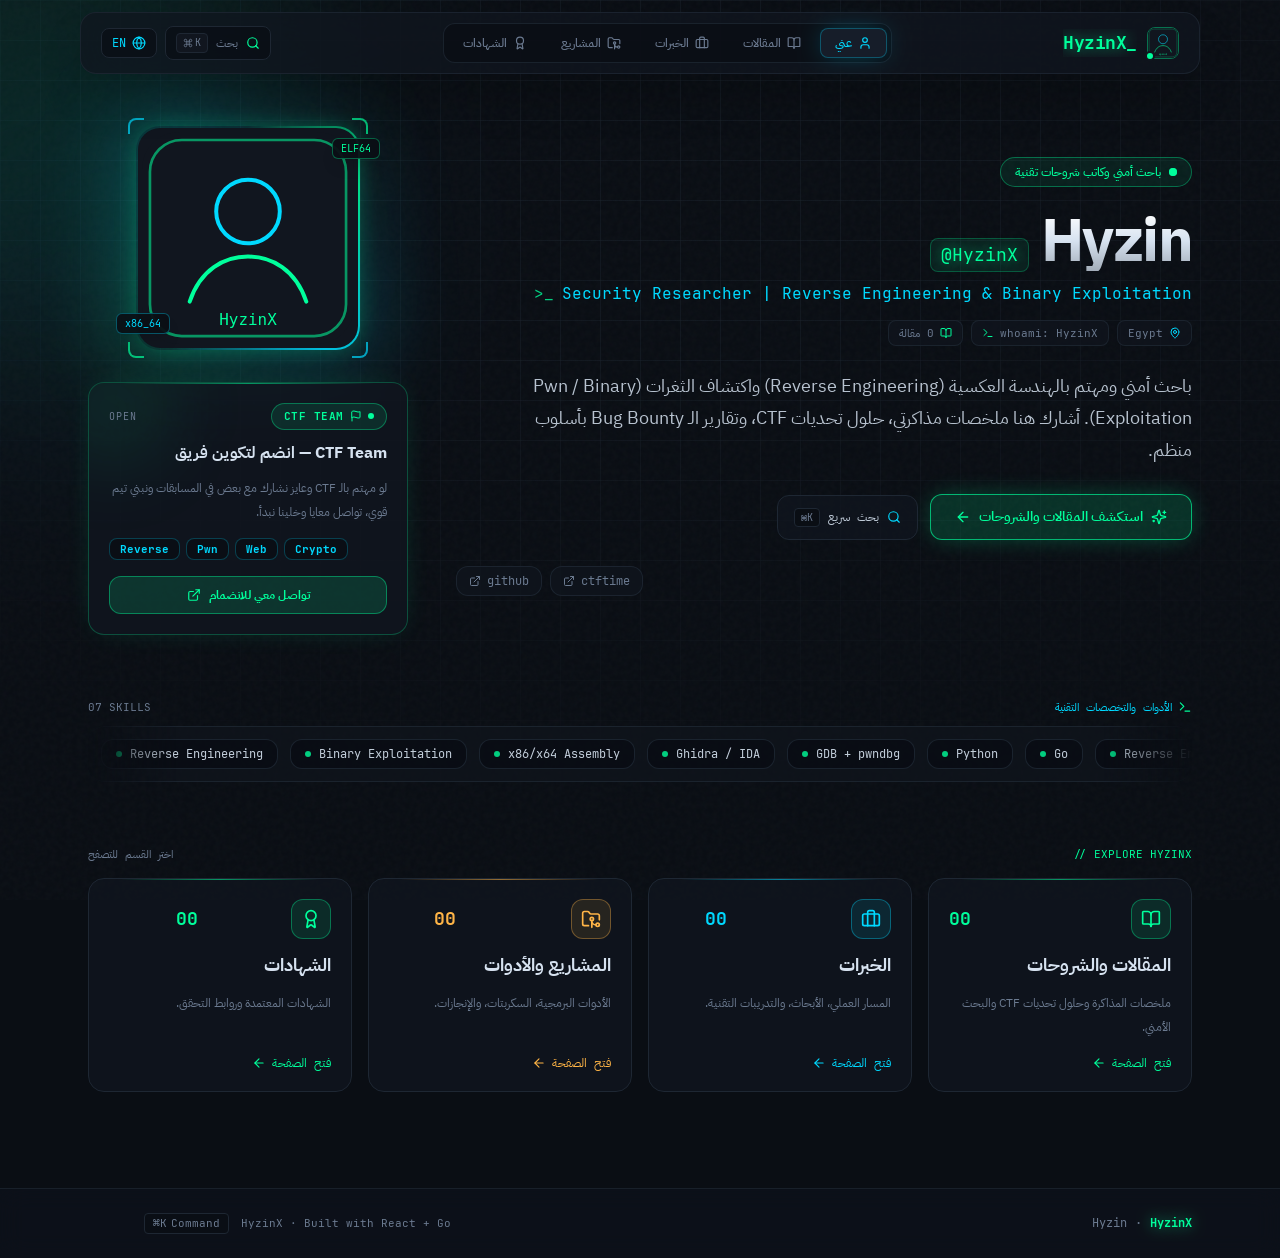
==== commit 52bfcd49: "feat(web): premium Cyber-Editorial UI/UX redesign (Spotlight Bento, Command Palette, ScrambleText, H" ====
--- a/index.html
+++ b/index.html
@@ -5,8 +5,8 @@
     <meta name="viewport" content="width=device-width, initial-scale=1.0" />
     <meta name="theme-color" content="#0a0e14" />
     <title>HyzinX — Writeups & Security Research</title>
-    <script type="module" crossorigin src="/assets/index-CPaucL5g.js"></script>
-    <link rel="stylesheet" crossorigin href="/assets/index-Dew5fqmX.css">
+    <script type="module" crossorigin src="/assets/index-vG5-eW_I.js"></script>
+    <link rel="stylesheet" crossorigin href="/assets/index-NhVdJQgc.css">
   </head>
   <body>
     <div id="root"></div>
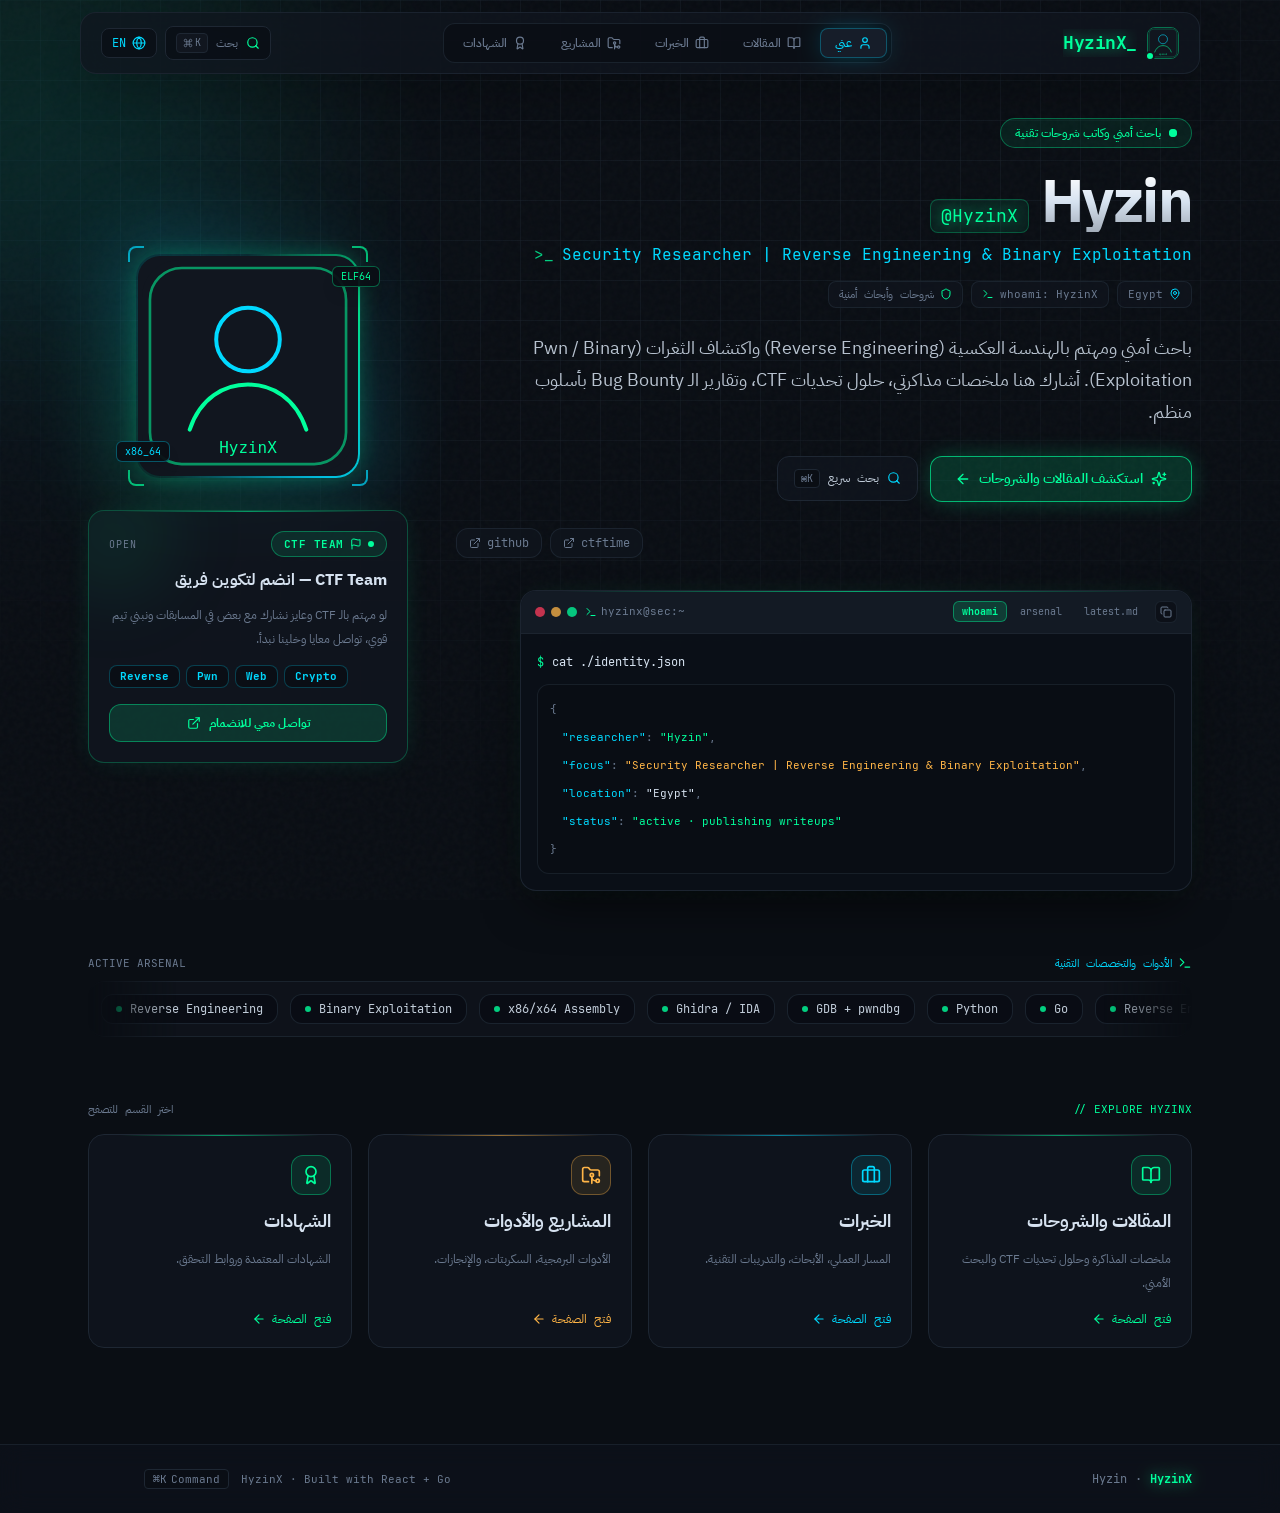
==== commit 80f8fbac: "feat(ui,ux): Cyber-Editorial redesign for portfolio, article studio/reader, and HyTodo workspace" ====
--- a/index.html
+++ b/index.html
@@ -5,8 +5,8 @@
     <meta name="viewport" content="width=device-width, initial-scale=1.0" />
     <meta name="theme-color" content="#0a0e14" />
     <title>HyzinX — Writeups & Security Research</title>
-    <script type="module" crossorigin src="/assets/index-vG5-eW_I.js"></script>
-    <link rel="stylesheet" crossorigin href="/assets/index-NhVdJQgc.css">
+    <script type="module" crossorigin src="/assets/index-CMQOmg66.js"></script>
+    <link rel="stylesheet" crossorigin href="/assets/index-BTx9UL8G.css">
   </head>
   <body>
     <div id="root"></div>
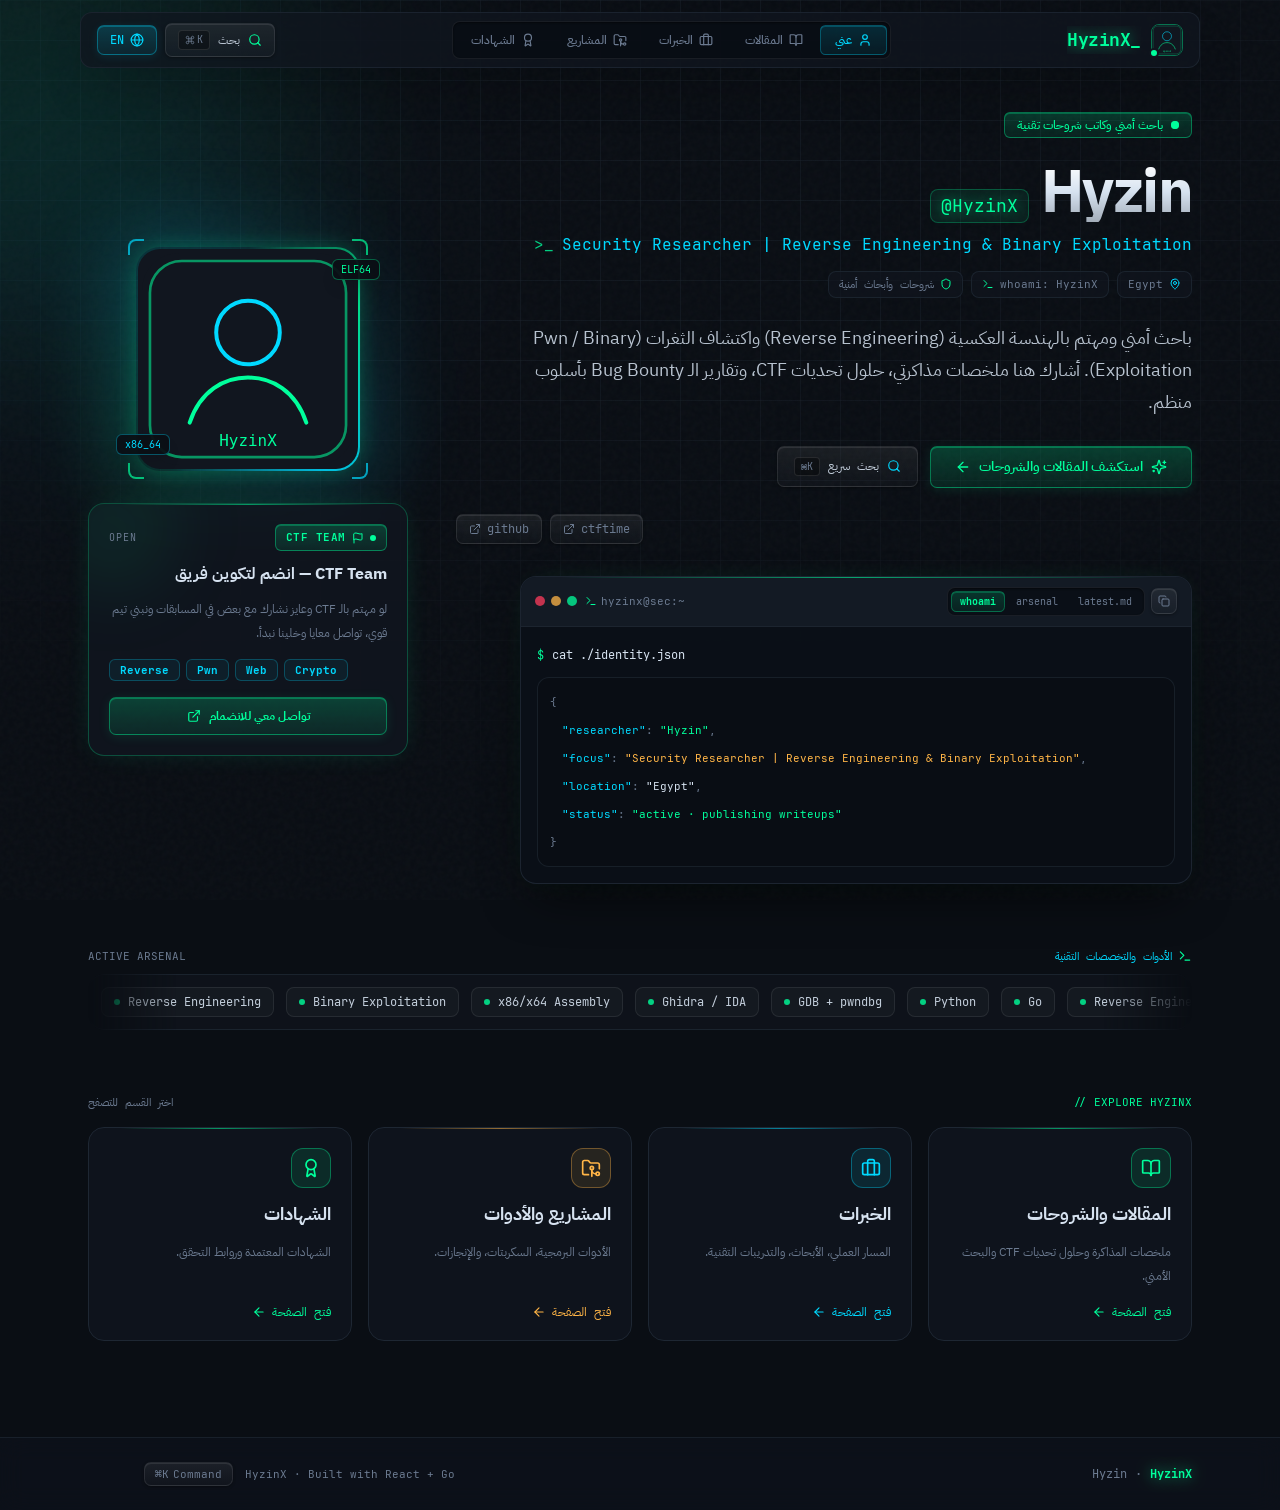
==== commit 069228ab: "style(ui): replace hollow wireframe buttons with sleek beveled glass & cyber tracks" ====
--- a/index.html
+++ b/index.html
@@ -5,8 +5,8 @@
     <meta name="viewport" content="width=device-width, initial-scale=1.0" />
     <meta name="theme-color" content="#0a0e14" />
     <title>HyzinX — Writeups & Security Research</title>
-    <script type="module" crossorigin src="/assets/index-CMQOmg66.js"></script>
-    <link rel="stylesheet" crossorigin href="/assets/index-BTx9UL8G.css">
+    <script type="module" crossorigin src="/assets/index-qO9FJuUg.js"></script>
+    <link rel="stylesheet" crossorigin href="/assets/index-C7j5tWR5.css">
   </head>
   <body>
     <div id="root"></div>
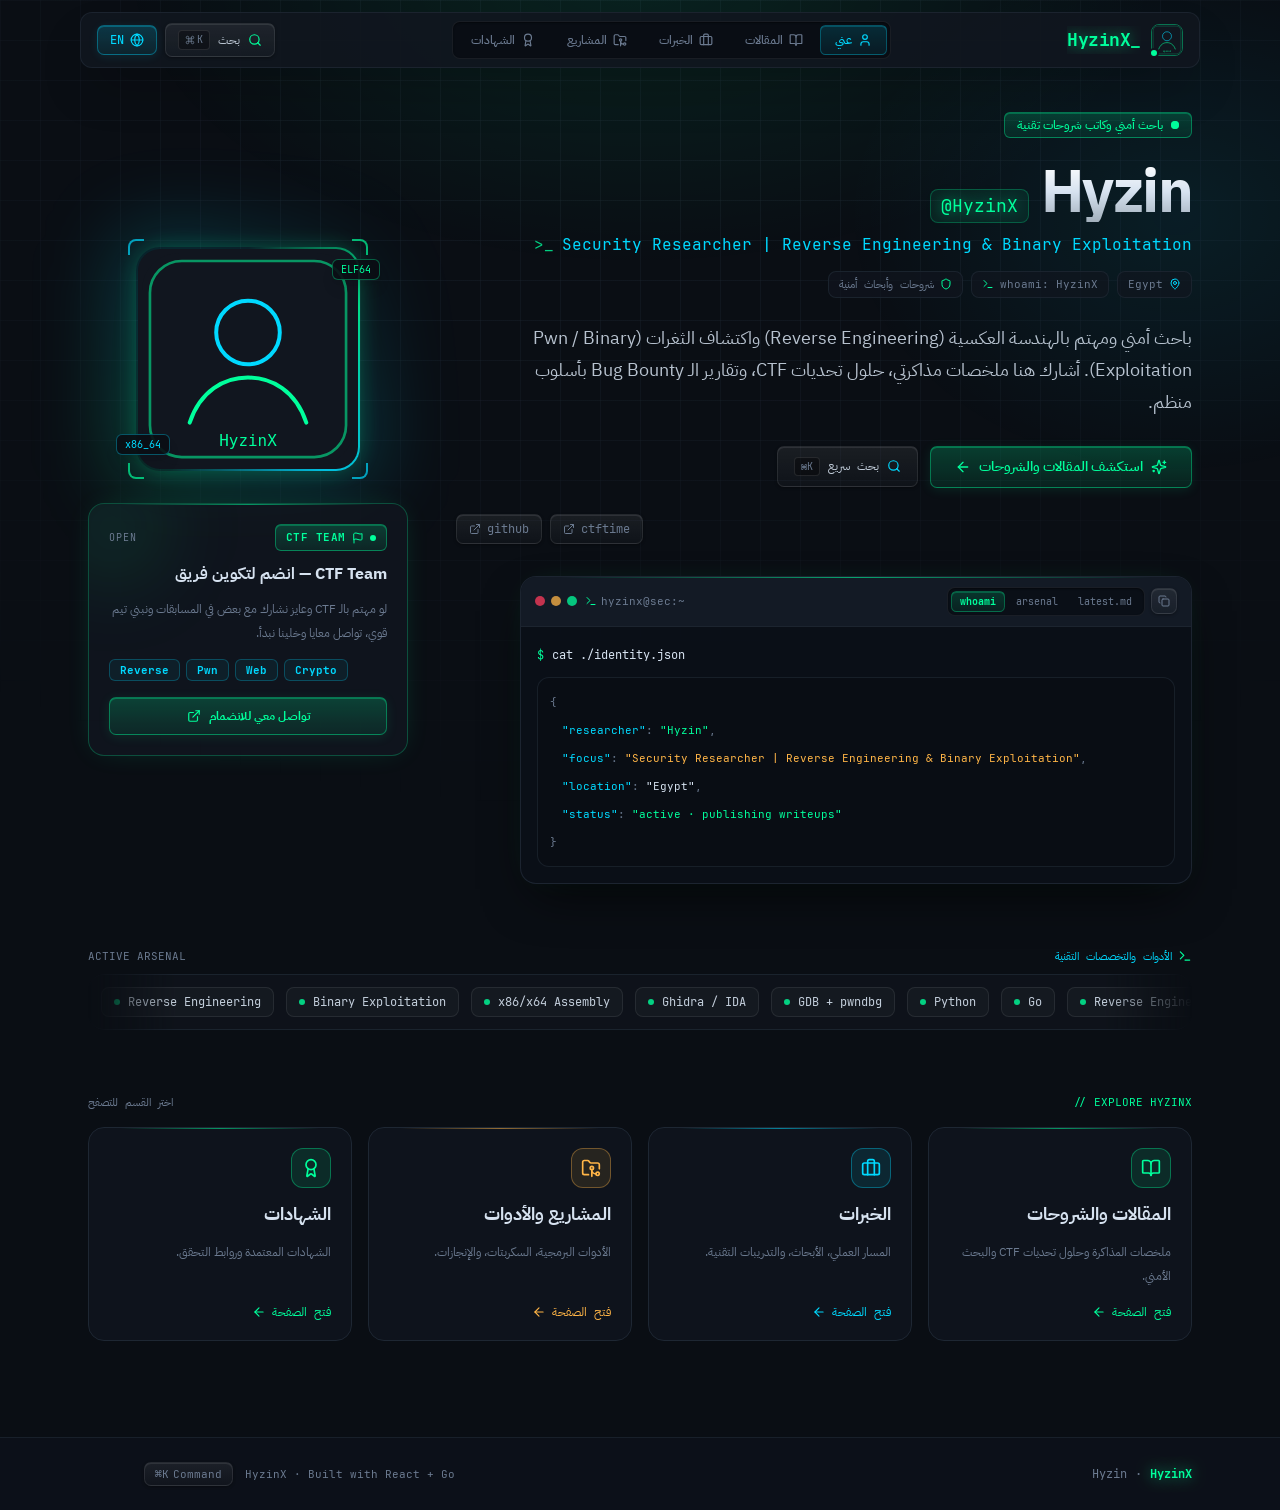
==== commit 40e5f47d: "perf(gpu): replace animated 120px blur auras and backdrop-blur layers with static ambient gradients" ====
--- a/index.html
+++ b/index.html
@@ -5,8 +5,8 @@
     <meta name="viewport" content="width=device-width, initial-scale=1.0" />
     <meta name="theme-color" content="#0a0e14" />
     <title>HyzinX — Writeups & Security Research</title>
-    <script type="module" crossorigin src="/assets/index-qO9FJuUg.js"></script>
-    <link rel="stylesheet" crossorigin href="/assets/index-C7j5tWR5.css">
+    <script type="module" crossorigin src="/assets/index-C0R1Cdtu.js"></script>
+    <link rel="stylesheet" crossorigin href="/assets/index-DcfeDz9N.css">
   </head>
   <body>
     <div id="root"></div>
